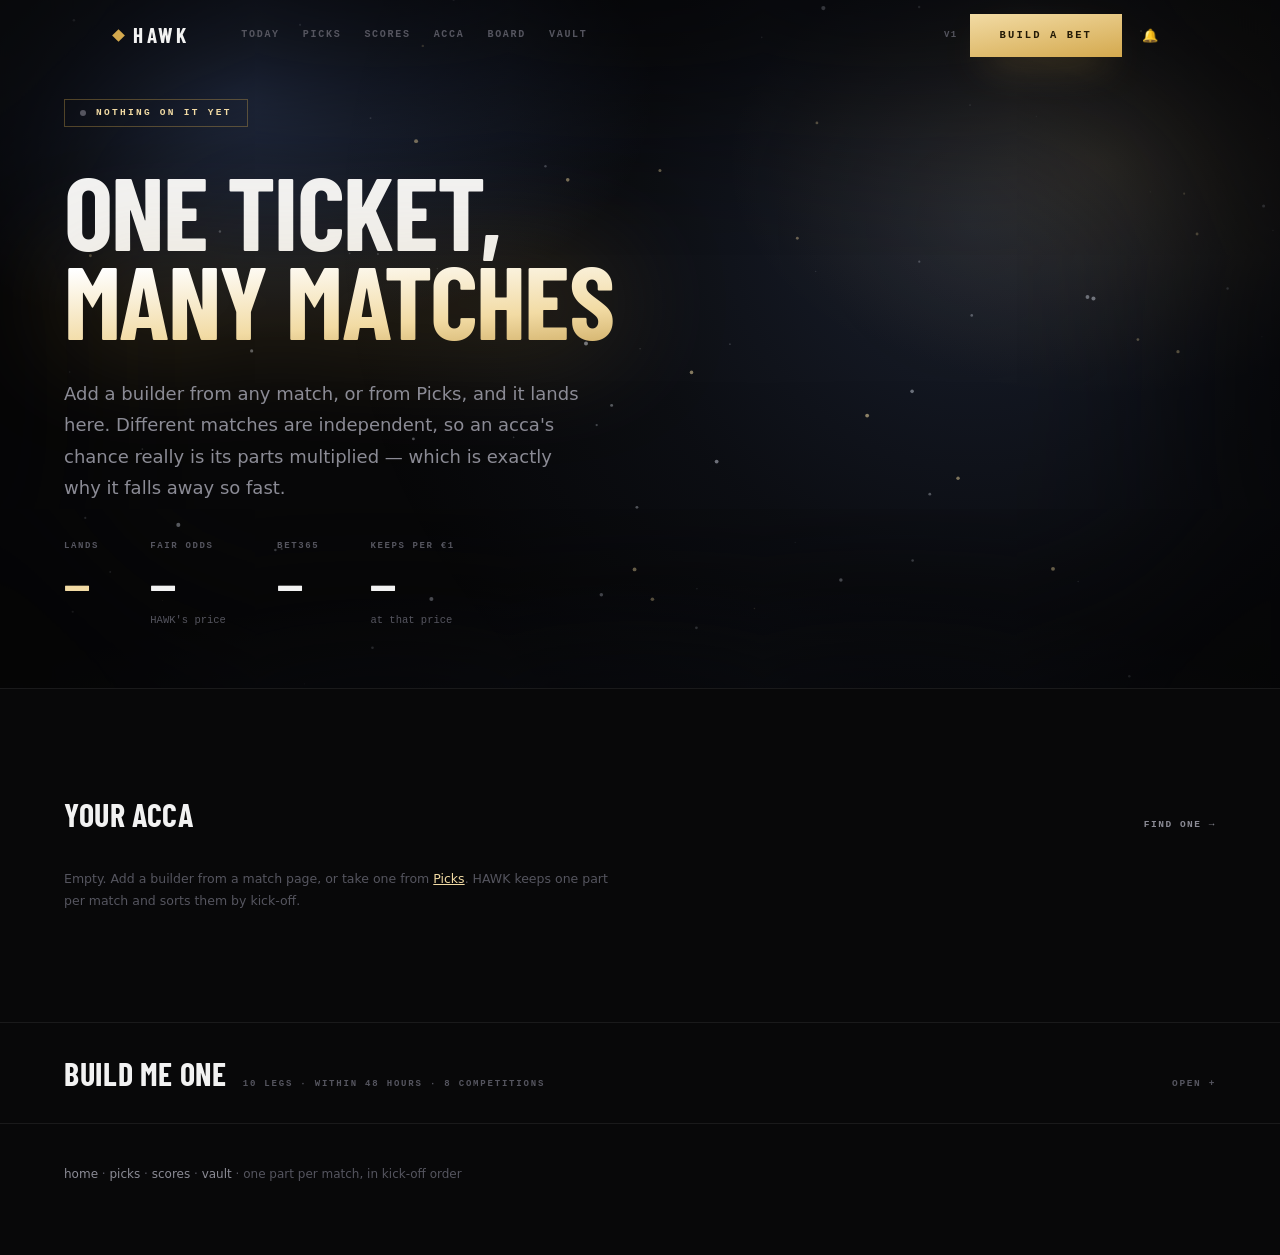
==== acca/index.html @ af039626 "Switch the site over to the rebuild" ====
<!doctype html>
<html lang="en">
<head>
<meta charset="utf-8">
<meta name="viewport" content="width=device-width,initial-scale=1">
<title>Acca · HAWK</title>
<meta name="description" content="Several matches on one ticket, priced honestly.">
<link rel="icon" href="../favicon.svg">
<link rel="manifest" href="../manifest.webmanifest?v=6">
<meta name="theme-color" content="#080809">
<link rel="preconnect" href="https://fonts.googleapis.com">
<link rel="preconnect" href="https://fonts.gstatic.com" crossorigin>
<link rel="stylesheet" href="https://fonts.googleapis.com/css2?family=Barlow+Condensed:wght@600;700&display=swap">
<link rel="stylesheet" href="../assets/hawk.css">
</head>
<body>

<header class="hero">
  <canvas aria-hidden="true"></canvas>
  <div class="wrap">
    <span class="tag" id="tag"><span class="dot off"></span>Nothing on it yet</span>
    <h1 class="moment mid" id="moment">One ticket,<span class="q">many matches</span></h1>
    <p class="said" id="said">Add a builder from any match, or from Picks, and it lands here.
      Different matches are independent, so an acca's chance really is its parts multiplied —
      which is exactly why it falls away so fast.</p>

    <div class="actot" id="tot" hidden>
      <div><div class="k">Lands</div><div class="v g" id="tP">—</div><div class="s" id="tPs"></div></div>
      <div><div class="k">Fair odds</div><div class="v" id="tF">—</div><div class="s">HAWK's price</div></div>
      <div><div class="k">Bet365</div><div class="v" id="tB">—</div><div class="s" id="tBs"></div></div>
      <div><div class="k">Keeps per €1</div><div class="v" id="tK">—</div><div class="s">at that price</div></div>
    </div>
  </div>
</header>

<section class="calm" id="boardSec">
  <div class="wrap">
    <div class="lede"><h3>Your acca</h3><span class="n" id="boardN"></span>
      <a href="../picks/">Find one →</a></div>
    <div id="board"></div>
    <p class="note" id="weak" hidden></p>
  </div>
</section>

<section class="calm" id="checkSec" hidden>
  <div class="wrap">
    <div class="lede"><h3>Is it worth it</h3><span class="n" id="checkN"></span></div>
    <div class="two">
      <div>
        <div class="set" style="max-width:560px">
          <div><label for="price">Bet365's acca price</label>
            <input id="price" inputmode="decimal" placeholder="e.g. 25.00">
            <div class="hint" id="priceHint"></div></div>
          <div><label for="boost">Acca boost (%)</label>
            <input id="boost" type="number" min="0" max="200" step="1" placeholder="0">
            <div class="hint">Bet365 boosts the winnings, not the stake.</div></div>
          <div><label for="stake">Stake (€)</label>
            <input id="stake" inputmode="decimal" value="5">
            <div class="hint">What you would put on it.</div></div>
        </div>
        <div id="verdict" style="margin-top:26px"></div>
      </div>
      <div class="rail">
        <div class="slip">
          <div class="hd"><h4>Log it</h4><span class="n" id="logN"></span></div>
          <p class="note" style="margin-top:14px">It goes into the Vault as one PENDING bet and
            settles itself as the matches finish.</p>
          <div style="margin-top:18px;display:flex;gap:10px;flex-wrap:wrap">
            <button class="btn gold btn-sm" id="toVault" type="button">Send to the Vault</button>
            <button class="btn ghost btn-sm" id="copy" type="button">Copy</button>
            <button class="btn ghost btn-sm" id="clear" type="button">Clear</button>
          </div>
        </div>
      </div>
    </div>
  </div>
</section>

<details class="calm fold" data-fold="monster">
  <summary><div class="wrap"><div class="lede"><h3>Build me one</h3>
    <span class="n" id="monN"></span><span class="mk-t"></span></div></div></summary>
  <div class="wrap">
    <p class="note" style="margin-top:0">HAWK checks every fixture in the window and takes the best
      single leg from each match — legs Bet365 publishes a price for, picking the ones where it pays
      closest to (or over) HAWK's fair odds. So the acca's Bet365 price is a real multiplication of
      real prices, not an estimate.</p>

    <div class="set" style="margin-top:26px">
      <div><label for="mLegs">Legs</label>
        <select id="mLegs"></select>
        <div class="hint">How many matches to put on it.</div></div>
      <div><label for="mHrs">Kick-off</label><select id="mHrs"></select>
        <div class="hint">How far ahead to look.</div></div>
      <div><label for="mStyle">Legs like</label><select id="mStyle"></select>
        <div class="hint" id="mStyleHint"></div></div>
    </div>

    <details class="fold" data-fold="monLeagues" style="margin-top:26px">
      <summary><div class="lede"><h3 style="font-size:17px">Competitions</h3>
        <span class="n" id="mLgN"></span><span class="mk-t"></span></div></summary>
      <div class="lgs" id="mLgs"></div>
    </details>

    <div class="pk-run">
      <button class="btn gold" id="mGo" type="button">Build</button>
      <div class="pk-bar" id="mBar" hidden><i style="width:0"></i></div>
      <span class="pr" id="mPr"></span>
    </div>

    <div id="mRes" style="margin-top:26px"></div>
  </div>
</details>

<footer class="foot">
  <div class="wrap"><a href="../home/">home</a> · <a href="../picks/">picks</a> ·
    <a href="../scores/">scores</a> · <a href="../vault/">vault</a> ·
    one part per match, in kick-off order</div>
</footer>

<script src="../builder/engine.js"></script>
<script src="../assets/hawk-bg.js"></script>
<script src="../assets/hawk-acca.js"></script>
<script src="../assets/hawk-fold.js"></script>
<script src="../assets/hawk-alerts.js"></script>
<script src="../assets/hawk-nav.js"></script>
<style>
.lgs{margin-top:4px}
.lgs .gr{padding:14px 0;border-bottom:1px solid var(--rule)}
.lgs .gr:last-child{border-bottom:0}
.lgs .gr > .hd{display:flex;align-items:center;gap:10px;cursor:pointer}
.lgs .gr > .hd b{font:700 9.5px/1 var(--mono);letter-spacing:.16em;text-transform:uppercase;color:var(--muted)}
.lgs .gr > .hd i{font-style:normal;font:400 10px/1 var(--mono);color:var(--faint);margin-left:auto}
.lgs .ls{display:flex;flex-wrap:wrap;gap:7px;margin-top:11px}
.lgs label{display:inline-flex;align-items:center;gap:7px;padding:6px 10px;cursor:pointer;
  font:400 11.5px/1 var(--sans);color:var(--faint);
  box-shadow:inset 0 0 0 1px var(--rule);transition:color .3s var(--film),box-shadow .3s var(--film)}
.lgs label:hover{color:var(--text)}
.lgs label.on{color:var(--gold-hi);box-shadow:inset 0 0 0 1px var(--gold)}
.lgs input{position:absolute;opacity:0;pointer-events:none}
</style>
<script>
/* ===========================================================================
   ACCA — several matches on one ticket.

   The page's whole argument is in the running column. Each part's own chance
   is quiet; what is printed loud beside it is the chance of the WHOLE acca
   once that match is on it. Add a fifth leg and watch 16% become 3.2%, and
   the question "which leg is costing me" has answered itself before you have
   done any arithmetic.

   One part per match, because Bet365 prices a same-match builder as a unit
   and there is no honest way to divide a builder's price back into legs.
   That is also why the Bet365 column goes blank the moment one part is a
   builder: HAWK knows its own fair price for it and does not know Bet365's.
   =========================================================================== */
(() => {
  "use strict";
  const $ = (s, r = document) => r.querySelector(s);
  const esc = (s) => String(s == null ? "" : s)
    .replace(/&/g, "&amp;").replace(/</g, "&lt;").replace(/>/g, "&gt;").replace(/"/g, "&quot;");
  const odds = (x) => (x > 0 && Number.isFinite(x) ? (+x).toFixed(2) : "—");
  const pct = (p, dp = 0) => (Number.isFinite(p) ? `${(100 * p).toFixed(dp)}%` : "—");
  const money = (n) => `€${(+n || 0).toFixed(2)}`;
  const plural = (n, w) => `${n} ${w}${n === 1 ? "" : /(ch|sh|s|x|z)$/.test(w) ? "es" : "s"}`;
  const num = (s) => parseFloat(String(s == null ? "" : s).replace(",", "."));
  const load = (k, f) => { try { const v = localStorage.getItem(k); return v === null ? f : JSON.parse(v); } catch { return f; } };
  const save = (k, v) => { try { localStorage.setItem(k, JSON.stringify(v)); } catch { /* full */ } };
  const E = window.HAWK, A = window.HAWKAcca;

  const hhmm = (iso) => { const t = Date.parse(iso); return Number.isFinite(t)
    ? new Date(t).toLocaleTimeString(undefined, { hour: "2-digit", minute: "2-digit" }) : ""; };
  const dayName = (iso) => { const t = Date.parse(iso); if (!Number.isFinite(t)) return "";
    const d = new Date(t);
    return d.toDateString() === new Date().toDateString() ? ""
      : d.toLocaleDateString(undefined, { weekday: "short" }); };
  const started = (pt) => !!(pt.kickoff && Date.parse(pt.kickoff) < Date.now());

  const C = { price: "", boost: "", stake: load("hawk.accaStake", "5") };

  /* ======================================================= the departure board */
  function paint() {
    const parts = A.list(), t = A.totals(parts);
    $("#boardN").textContent = parts.length
      ? `${plural(parts.length, "match")} · ${plural(t.legs, "leg")}` : "";

    if (!parts.length) {
      $("#tag").innerHTML = `<span class="dot off"></span>Nothing on it yet`;
      $("#moment").innerHTML = `One ticket,<span class="q">many matches</span>`;
      $("#tot").hidden = true;
      $("#checkSec").hidden = true;
      $("#board").innerHTML = `<p class="note" style="margin:0">Empty. Add a builder from a match
        page, or take one from <a href="../picks/" style="color:var(--gold-hi)">Picks</a>.
        HAWK keeps one part per match and sorts them by kick-off.</p>`;
      $("#weak").hidden = true;
      return;
    }

    /* The running chance, compounded in kick-off order. The bar is against the
       first match alone, so the first part is always full and every one after
       it shows what it took off. */
    let run = 1;
    const runs = parts.map((pt) => (run *= pt.p || 0));
    const first = runs[0] || 1;

    // The part least likely to land: the one to drop if you want it to come in.
    const weak = parts.length > 1
      ? parts.reduce((w, pt) => (!w || (pt.p || 1) < (w.p || 1) ? pt : w), null) : null;

    $("#tag").innerHTML = `<span class="dot q"></span>${plural(parts.length, "match")} on it`;
    $("#moment").innerHTML = `${plural(t.legs, "leg")},<span class="q">${pct(t.p, t.p < 0.1 ? 2 : 1)}</span>`;
    $("#said").innerHTML = `About 1 in ${Math.round(1 / t.p).toLocaleString()}. HAWK's fair price is
      <b>${odds(t.fair)}</b>${t.known ? ` and the legs multiply to <b>${odds(t.known)}</b> at Bet365`
        : ` — Bet365's price is its own to set, because ${
          parts.filter((p) => p.legs.length > 1).length === 1 ? "one part is a same-match builder"
            : `${parts.filter((p) => p.legs.length > 1).length} parts are same-match builders`}`}.`;

    $("#tot").hidden = false;
    $("#tP").textContent = pct(t.p, t.p < 0.1 ? 2 : 1);
    $("#tPs").textContent = `1 in ${Math.round(1 / t.p).toLocaleString()}`;
    $("#tF").textContent = odds(t.fair);
    $("#tB").textContent = t.known ? odds(t.known) : "—";
    $("#tBs").textContent = t.known ? `${plural(parts.length, "single")} multiplied` : "builders — type it below";
    const keeps = t.known ? t.p * t.known : null;
    $("#tK").textContent = keeps == null ? "—" : money(keeps);
    $("#tK").className = `v${keeps == null ? "" : keeps >= 1 ? " up" : " dn"}`;

    $("#board").innerHTML = `<div class="dbh"><span>Kick-off</span><span>Match</span>
        <span>This one</span><span>Acca so far</span><span></span></div>`
      + parts.map((pt, i) => partRow(pt, i, runs[i], first, pt === weak)).join("");

    // What dropping the weakest buys back — only quotable as a price when
    // every part is a single, for the same reason the column above goes blank.
    if (weak && parts.length > 1) {
      const without = weak.p > 0 ? t.p / weak.p : null;
      const wPrice = t.known && A.partPrice(weak) ? t.known / A.partPrice(weak) : null;
      $("#weak").innerHTML = `Drop <b>${esc(weak.home)} v ${esc(weak.away)}</b> and the acca goes back
        to <b>${pct(without, without < 0.1 ? 2 : 1)}</b>${wPrice ? ` at about <b>${odds(wPrice)}</b>` : ""}.
        Each bar is the acca's chance once that match is on it, against the first match alone.`;
      $("#weak").hidden = false;
    } else $("#weak").hidden = true;

    $("#checkSec").hidden = false;
    $("#checkN").textContent = plural(parts.length, "match");
    $("#logN").textContent = plural(t.legs, "leg");
    $("#price").placeholder = t.known ? odds(t.known) : "e.g. 25.00";
    verdict();
  }

  function partRow(pt, i, runP, first, weak) {
    const d = dayName(pt.kickoff);
    const w = first > 0 ? Math.max(2, Math.min(100, 100 * (runP / first))) : 0;
    return `<details class="ap ${weak ? "weak" : ""}" data-i="${i}">
      <summary><div class="dbr">
        <span class="t">${esc(d ? `${d} ${hhmm(pt.kickoff)}` : hhmm(pt.kickoff) || "TBC")}</span>
        <span class="mu"><span class="nm">${pt.homeCrest
            ? `<img src="${esc(pt.homeCrest)}" alt="" onerror="this.remove()">` : ""}
          <span>${esc(pt.home)}</span><i>v</i><span>${esc(pt.away)}</span></span>
          <small>${esc(pt.legs.map((l) => l.label).join(" & "))}${
            started(pt) ? " · started" : ""}</small></span>
        <span class="one">${pct(pt.p, pt.p < 0.1 ? 1 : 0)}</span>
        <span class="run" style="--w:${w.toFixed(1)}%">${pct(runP, runP < 0.1 ? 2 : 1)}<i></i></span>
        <button class="rm" data-rm="${esc(pt.id)}" type="button" title="Take this match off">×</button>
      </div></summary>
      <div class="apbody">
        <ul class="legs">${pt.legs.map((l, j) => `<li>
          <span class="i">${j + 1}</span>
          <span>${esc(l.label)}<small>${esc(l.market || "")}${l.player ? ` · ${esc(l.player)}` : ""}</small></span>
          <b>${pct(l.p)}</b>
          <b class="${l.bookPrice > 1 ? "b" : ""}">${l.bookPrice > 1 ? odds(l.bookPrice) : "—"}</b></li>`).join("")}</ul>
        <p class="note">${pt.legs.length > 1
          ? `A same-match builder: HAWK prices these ${pt.legs.length} legs together, so the
             correlation between them is already in the ${pct(pt.p, pt.p < 0.1 ? 1 : 0)}.
             Bet365 prices it as a unit too, which is why this part has no price of its own here.`
          : `One leg at Bet365's own price — nothing to estimate.`}</p>
        <div class="acts" style="display:flex;gap:10px;flex-wrap:wrap;margin-top:18px">
          <a class="btn ghost btn-sm" href="../match/?league=${encodeURIComponent(pt.league || "")}&id=${encodeURIComponent(pt.id)}">Open the match</a>
        </div>
      </div></details>`;
  }

  /* ================================================================= worth it */
  function inputs() {
    const t = A.totals();
    const typed = num(C.price), price = typed > 1 ? typed : t.known || NaN;
    const boost = Math.max(0, num(C.boost) || 0), stake = num(C.stake) || 0;
    return { ...t, price, typed: typed > 1, boost, stake, eff: A.effective(price, boost) };
  }
  function verdict() {
    const out = $("#verdict"), a = inputs();
    $("#priceHint").textContent = a.known
      ? `The singles multiply to ${odds(a.known)}. Type Bet365's own number if it differs.`
      : "A builder's price is in no feed, so this one has to be typed.";
    if (!(a.price > 1) || !a.p) {
      out.innerHTML = `<div class="say"><b>Type the price</b>Break-even on HAWK's read is
        <b style="display:inline;color:var(--text)">${odds(a.fair)}</b>. Anything under that and the
        acca loses money over time however often it happens to come in.</div>`;
      return;
    }
    const ev = a.p * a.eff - 1, good = ev > 0;
    // The boost that would make this price fair — Bet365 runs acca boosts on 3+ legs.
    const need = a.fair > a.price ? 100 * ((a.fair - 1) / (a.price - 1) - 1) : 0;
    out.innerHTML = `<div class="say ${good ? "good" : "bad"}">
      <b>${good ? "Worth backing" : "Don't back it"}</b>
      It lands ${pct(a.p, a.p < 0.1 ? 1 : 0)} where ${odds(a.eff)} needs
      ${pct(1 / a.eff, a.p < 0.1 ? 1 : 0)} — ${ev >= 0 ? "+" : ""}${(100 * ev).toFixed(1)}%.
      ${!a.typed ? `<br>Using the singles multiplied: ${odds(a.price)}.` : ""}
      ${a.boost ? `<br>With your ${a.boost}% boost, ${odds(a.price)} pays like <b style="display:inline;color:var(--text)">${odds(a.eff)}</b>.` : ""}
      <br>About 1 in ${Math.round(1 / a.p).toLocaleString()}. Pays ${money(a.eff * a.stake)} on ${money(a.stake)}.
      <br>${good
        ? `Expected profit ≈ ${money(ev * a.stake)} per ${money(a.stake)} over many accas like this one.
           Most of them will still lose — that is what a 1-in-${Math.round(1 / a.p)} shot is.`
        : `Bet365's margin compounds over ${plural(a.parts, "selection")} — a same-match builder is
           one selection with one margin, not several: you would lose ≈
           ${money(-ev * a.stake)} per ${money(a.stake)} on average.${
             need && !a.boost ? ` An acca boost of ${Math.ceil(need)}%+ would make it fair.` : ""}`}
      </div>`;
  }

  /* ============================================================== the Vault */
  function toVault() {
    const parts = A.list(), a = inputs();
    if (!parts.length) return;
    if (!(a.price > 1)) return note("Type the acca's price first.");
    if (!(a.stake > 0)) return note("Enter a stake.");
    let bank, bets;
    try {
      bank = parseFloat(localStorage.getItem("hawk_bankroll"));
      if (!Number.isFinite(bank)) bank = 1000;
      bets = JSON.parse(localStorage.getItem("hawk_bets") || "[]");
      if (!Array.isArray(bets)) bets = [];
    } catch { return note("Couldn't open the Vault's storage in this browser."); }
    if (bank < a.stake) return note(`Not enough in your Vault bankroll (${money(bank)}).`);
    if (a.stake / bank >= 0.1 && !confirm(
      `${money(a.stake)} is ${Math.round(100 * a.stake / bank)}% of your ${money(bank)} bankroll.\n\n`
      + `This acca lands about 1 in ${Math.round(1 / a.p)}. Log it anyway?`)) return;

    const price = Math.round(a.eff * 100) / 100;
    bets.unshift({
      id: "bet_" + Date.now(),
      date: new Date().toLocaleDateString("en-US", { month: "short", day: "numeric", hour: "2-digit", minute: "2-digit" }),
      legs: parts.map((pt) => ({
        fixture: `${pt.home} vs ${pt.away}`,
        selection: pt.legs.map((l) => l.label).join(" & "),
        angle: `HAWK: ${pct(pt.p, 1)} · fair ${odds(pt.fair)}`,
        odds: +((A.partPrice(pt) || pt.fair) || 1).toFixed(2),
        type: "acca", league: pt.league || "",
        subSelections: pt.legs.map((l) => ({ label: l.label, odds: +((l.bookPrice || l.fair) || 1).toFixed(2) })),
        hawk: A.hawkPart(pt),
      })),
      stake: a.stake, odds: price, potentialReturn: a.stake * price, status: "PENDING",
      source: "hawk", hawkP: a.p,
    });
    try {
      localStorage.setItem("hawk_bankroll", (bank - a.stake).toFixed(2));
      localStorage.setItem("hawk_bets", JSON.stringify(bets));
    } catch { return note("Couldn't save to the Vault's storage."); }

    note(`Logged: ${money(a.stake)} @ ${odds(price)} across ${plural(parts.length, "match")}`
       + `${a.boost ? ` (boosted from ${odds(a.price)})` : ""}. It settles itself as they finish.`, "good");
  }
  const note = (text, tone = "info") => {
    if (window.HAWKAlerts) window.HAWKAlerts.notice({ icon: "🦅", word: "Vault", text, tone, href: "../vault/" });
    else alert(text);
  };

  function copy() {
    const parts = A.list(), t = A.totals(parts);
    const text = [`ACCA — ${plural(t.legs, "leg")}, ${plural(parts.length, "match")}`,
      ...parts.map((pt) => `${pt.home} v ${pt.away}: ${pt.legs.map((l) => l.label).join(" & ")}`),
      `Chance ${pct(t.p, 2)} · fair ${odds(t.fair)}${t.known ? ` · Bet365 ${odds(t.known)}` : ""}`].join("\n");
    navigator.clipboard.writeText(text).then(() => note("Acca copied."), () => note("Couldn't copy."));
  }

  /* ========================================================= build me one
     The Monster: one Bet365-priced leg per match across the window, so the
     acca's price is real prices multiplied rather than anything estimated. */
  const WINDOWS = [["today", "Today"], [24, "Within 24 hours"], [48, "Within 48 hours"],
                   [72, "Within 3 days"], [168, "Within 7 days"]];
  const STYLES = [["Banker", "Safe legs", "Each leg 72–95%. It takes more of them to reach a price."],
                  ["Balanced", "Mixed", "Each leg 55–90%."],
                  ["Punchy", "Bold legs", "Each leg 35–78%. Fewer legs, bigger price, lands far less."]];
  const GROUPS = (E && E.LEAGUE_GROUPS) || [];
  const ALL = (E && E.LEAGUES) || [];
  const DEFAULT_LEAGUES = [
    ...((GROUPS.find((g) => g.key === "top5") || {}).leagues || []),
    ...((GROUPS.find((g) => g.key === "europe") || {}).leagues || []),
  ];
  const M = {
    leagues: new Set((load("hawk.monsterLeagues", DEFAULT_LEAGUES) || []).filter((l) => ALL.includes(l))),
    hours: load("hawk.monsterHours", 48),
    legs: load("hawk.monsterLegs", 10),
    style: load("hawk.monsterStyle", "Banker"),
    data: null, timer: 0,
  };
  const hoursFor = (w) => {
    if (w !== "today") return +w;
    const mid = new Date(); mid.setHours(24, 0, 0, 0);
    return (mid.getTime() - Date.now()) / 3600e3;
  };

  function monSetup() {
    $("#mLegs").innerHTML = [4, 6, 8, 10, 12, 15, 20].map((n) =>
      `<option value="${n}" ${n === M.legs ? "selected" : ""}>${n}</option>`).join("");
    $("#mHrs").innerHTML = WINDOWS.map(([v, t]) =>
      `<option value="${v}" ${String(v) === String(M.hours) ? "selected" : ""}>${t}</option>`).join("");
    $("#mStyle").innerHTML = STYLES.map(([v, t]) =>
      `<option value="${v}" ${v === M.style ? "selected" : ""}>${t}</option>`).join("");
    monHints();
    monLeagues();
  }
  function monHints() {
    $("#mStyleHint").textContent = (STYLES.find(([v]) => v === M.style) || [, , ""])[2];
    const when = (WINDOWS.find(([v]) => String(v) === String(M.hours)) || [, "48 hours"])[1];
    $("#monN").textContent = `${M.legs} legs · ${String(when).toLowerCase()} · ${plural(M.leagues.size, "competition")}`;
    $("#mLgN").textContent = M.leagues.size ? plural(M.leagues.size, "competition") : "none picked";
  }
  function monLeagues() {
    $("#mLgs").innerHTML = GROUPS.map((gr) => {
      const ls = (gr.leagues || []).filter((l) => ALL.includes(l));
      if (!ls.length) return "";
      const on = ls.filter((l) => M.leagues.has(l)).length;
      return `<div class="gr"><div class="hd" data-grp="${esc(gr.key)}">
        <b>${esc(gr.icon)} ${esc(gr.name)}</b><i>${on} of ${ls.length} · ${on === ls.length ? "none" : "all"}</i></div>
        <div class="ls">${ls.map((l) => `<label class="${M.leagues.has(l) ? "on" : ""}">
          <input type="checkbox" value="${esc(l)}" ${M.leagues.has(l) ? "checked" : ""}>${esc(l)}</label>`).join("")}</div>
      </div>`;
    }).join("");
  }

  function monToggle() {
    if (!E || !E.startMonster) return;
    if (M.data && M.data.running) { try { M.data = E.stopMonster(); } catch { /* stopping */ } monPaint(); return; }
    if (!M.leagues.size) { $("#mPr").textContent = "Pick at least one competition."; return; }
    try {
      M.data = E.startMonster({ leagues: [...M.leagues], hours: hoursFor(M.hours),
                                perMatch: 1, style: M.style, focus: "Mix", extras: false });
    } catch (err) { $("#mPr").textContent = (err && err.message) || "It wouldn't start."; return; }
    monPaint(); monPoll();
  }
  function monPoll() {
    clearTimeout(M.timer);
    M.timer = setTimeout(() => {
      try { M.data = E.monsterStatus(); } catch { return; }
      monPaint();
      if (M.data && M.data.running) monPoll();
    }, 700);
  }

  /* The best M.legs of whatever it found. A Monster result carries the
     engine's own `ratio` — Bet365's price times the chance, with the chance
     capped just above what Bet365's own price implies. The cap is the point:
     ranked on HAWK's raw chance, the legs that always win are the ones HAWK
     disagrees with the bookmakers about most (cards, mostly), which are
     exactly the ones HAWK is least sure of. Ranking on `ratio` is the engine's
     answer to that and this page does not get to invent a second one.

     Note the field is `bookPrice`, not `b365` as a Picks result uses — a
     Monster leg is a single, so it carries the book's price directly. */
  const monPicked = () => {
    const rs = ((M.data && M.data.results) || [])
      .filter((r) => r && r.legs && r.legs.length && r.bookPrice > 1);
    return rs.slice()
      .sort((a, b) => (b.ratio || 0) - (a.ratio || 0))
      .slice(0, M.legs)
      .sort((a, b) => String(a.kickoff || "").localeCompare(String(b.kickoff || "")));
  };

  function monPaint() {
    const running = !!(M.data && M.data.running);
    const done = (M.data && M.data.done) || 0, total = (M.data && M.data.total) || 0;
    $("#mGo").textContent = running ? "Stop" : (M.data ? "Build again" : "Build");
    $("#mBar").hidden = !running && !total;
    if (total) $("#mBar").firstElementChild.style.width = `${(100 * done / total).toFixed(1)}%`;
    $("#mPr").textContent = running ? `${done} of ${total} matches` : total ? `${plural(total, "match")} checked` : "";

    const picked = monPicked();
    if (!picked.length) {
      $("#mRes").innerHTML = running ? `<p class="note" style="margin:0">Looking…</p>`
        : total ? `<p class="note" style="margin:0">Nothing in range. The style decides how likely each
            leg has to be — "Bold legs" finds more of them than "Safe legs" does.</p>` : "";
      return;
    }
    const p = picked.reduce((s, r) => s * r.p, 1);
    const price = picked.reduce((s, r) => s * (r.bookPrice || 1), 1);
    const keeps = price * p;
    $("#mRes").innerHTML = `
      <div class="actot" style="margin-top:0">
        <div><div class="k">Lands</div><div class="v g">${pct(p, p < 0.01 ? 3 : 2)}</div>
          <div class="s">1 in ${Math.round(1 / p).toLocaleString()}</div></div>
        <div><div class="k">Bet365</div><div class="v">${odds(price)}</div>
          <div class="s">${plural(picked.length, "single")} multiplied</div></div>
        <div><div class="k">Keeps per €1</div><div class="v ${keeps >= 1 ? "up" : "dn"}">${money(keeps)}</div>
          <div class="s">at that price</div></div>
      </div>
      <ul class="legs" style="margin:26px 0 0;padding:0;list-style:none">${picked.map((r, i) => `<li
        style="display:grid;grid-template-columns:20px minmax(0,1fr) 56px 56px;gap:12px;align-items:center;
               padding:12px 0;border-bottom:1px solid var(--rule);font-size:13.5px">
        <span style="font:700 10px/1 var(--mono);color:var(--faint)">${i + 1}</span>
        <span>${esc(r.legs[0].label)}<small style="display:block;margin-top:4px;font:400 10px/1.4 var(--mono);color:var(--faint)">${
          esc(r.home)} v ${esc(r.away)} · ${esc(r.league || "")}</small></span>
        <b style="text-align:right;font:400 12px/1 var(--mono);color:var(--muted)">${pct(r.p)}</b>
        <b style="text-align:right;font:400 12px/1 var(--mono)">${odds(r.bookPrice)}</b></li>`).join("")}</ul>
      <p class="note">Every leg here has a Bet365 price of its own, so ${odds(price)} is those prices
        multiplied — not an estimate. ${keeps >= 1
          ? `At ${money(keeps)} back per euro it is on the right side of fair, which is rare over
             ${picked.length} legs.`
          : `At ${money(keeps)} back per euro the margin has compounded ${picked.length} times.
             That is what an acca this long costs, and no selection fixes it.`}</p>
      <div style="margin-top:22px"><button class="btn gold btn-sm" id="mUse" type="button">Use as my acca</button></div>`;
  }

  function monUse() {
    const picked = monPicked();
    if (!picked.length) return;
    if (A.list().length && !confirm(`Replace your acca with these ${picked.length} legs?`)) return;
    A.clear();
    for (const r of picked) A.add(r, r.legs.slice(0, 1), r.p);
    C.price = "";
    paint();
    $("#boardSec").scrollIntoView({ behavior: "smooth", block: "start" });
  }

  /* ================================================================ events */
  $("#board").addEventListener("click", (e) => {
    const rm = e.target.closest("[data-rm]");
    if (!rm) return;
    e.preventDefault(); e.stopPropagation();
    A.remove(rm.dataset.rm);
    C.price = "";
    $("#price").value = "";
    paint();
  });

  for (const [id, key, pref] of [["price", "price", null], ["boost", "boost", null],
                                 ["stake", "stake", "hawk.accaStake"]])
    $("#" + id).addEventListener("input", (e) => {
      C[key] = e.target.value;
      if (pref) save(pref, C[key]);
      verdict();
    });
  $("#stake").value = C.stake;

  $("#toVault").onclick = toVault;
  $("#copy").onclick = copy;
  $("#clear").onclick = () => {
    if (!A.list().length) return;
    if (!confirm("Clear your acca?")) return;
    A.clear(); C.price = ""; $("#price").value = ""; paint();
  };

  $("#mGo").onclick = monToggle;
  $("#mLegs").onchange = (e) => { M.legs = +e.target.value; save("hawk.monsterLegs", M.legs); monHints(); monPaint(); };
  $("#mHrs").onchange = (e) => { M.hours = e.target.value === "today" ? "today" : +e.target.value;
    save("hawk.monsterHours", M.hours); monHints(); };
  $("#mStyle").onchange = (e) => { M.style = e.target.value; save("hawk.monsterStyle", M.style); monHints(); };
  $("#mLgs").addEventListener("click", (e) => {
    const hd = e.target.closest("[data-grp]");
    if (!hd) return;
    const gr = GROUPS.find((g) => g.key === hd.dataset.grp);
    const ls = ((gr && gr.leagues) || []).filter((l) => ALL.includes(l));
    const all = ls.every((l) => M.leagues.has(l));
    for (const l of ls) all ? M.leagues.delete(l) : M.leagues.add(l);
    save("hawk.monsterLeagues", [...M.leagues]);
    monLeagues(); monHints();
  });
  $("#mLgs").addEventListener("change", (e) => {
    const box = e.target.closest("input[type=checkbox]");
    if (!box) return;
    box.checked ? M.leagues.add(box.value) : M.leagues.delete(box.value);
    box.closest("label").classList.toggle("on", box.checked);
    save("hawk.monsterLeagues", [...M.leagues]);
    monHints();
  });
  $("#mRes").addEventListener("click", (e) => { if (e.target.closest("#mUse")) monUse(); });

  // the acca changed in another tab (or on the match page in this one)
  document.addEventListener("hawk:acca", paint);
  addEventListener("storage", (e) => { if (e.key === A.KEY) paint(); });

  /* ================================================================== boot */
  paint();
  if (E && E.startMonster) monSetup();
  else $("#monN").textContent = "the model didn't load";
})();
</script>
</body>
</html>
---- assets/hawk.css ----
/* ===========================================================================
   HAWK — the shared sheet for the new pages.

   One rule runs through all of it, learned after three redesigns that all
   failed the same way: a page needs CONTRAST OF INTENSITY, not more effect.
   One loud moment, then quiet. Every earlier attempt lit every panel, ruled
   every row and glowed every figure, which reads flat however much light is
   poured on it.

   So: `.hero` is allowed to shout. `.calm` is not, and is deliberately
   quieter than the old site rather than louder.

   The old pages (index.html, builder/) keep their own styles. Nothing here
   reaches them.
   =========================================================================== */
:root{
  --ink:#080809;            /* fighterready.com sits at rgb(8,8,8); so do we */
  --raise:#0e0f13;
  --text:#f2f2f2;
  --muted:#8b8b95;
  --faint:#55555f;
  --rule:rgba(242,242,242,.08);
  --rule-2:rgba(242,242,242,.16);
  --navy:#6b8fe0;
  --navy-hi:#a8c0f3;
  --gold:#d4a94e;
  --gold-hi:#f2dba4;
  --up:#4fd486;
  --down:#ff6b7f;
  --live:#e5384f;
  --disp:"Barlow Condensed","Segoe UI Semibold",system-ui,sans-serif;
  --sans:system-ui,-apple-system,"Segoe UI",Roboto,sans-serif;
  --mono:ui-monospace,SFMono-Regular,Menlo,Consolas,monospace;
  /* Film timing. UI's 150-250ms reads as clicked; this reads as shot. */
  --film:cubic-bezier(.16,1,.3,1);
  --gut:clamp(20px,5vw,64px);
  --max:1180px;
}
*{box-sizing:border-box}
html{-webkit-text-size-adjust:100%}
body{margin:0;background:var(--ink);color:var(--text);
  font:400 15px/1.7 var(--sans);-webkit-font-smoothing:antialiased;overflow-x:hidden}
a{color:inherit}
img{display:block;max-width:100%}
.wrap{width:100%;max-width:var(--max);margin:0 auto}
.tn{font-variant-numeric:tabular-nums}

/* ---------------------------------------------------------------- motion -- */
@keyframes rise{from{opacity:0;transform:translate3d(0,30px,0)}to{opacity:1;transform:none}}
@keyframes inL{from{opacity:0;transform:translate3d(-44px,0,0)}to{opacity:1;transform:none}}
@keyframes inR{from{opacity:0;transform:translate3d(44px,0,0)}to{opacity:1;transform:none}}
@keyframes pop{from{opacity:0;transform:scale(.86)}to{opacity:1;transform:none}}
@keyframes grow{from{transform:scaleX(0)}to{transform:scaleX(1)}}
@keyframes ping{0%{box-shadow:0 0 0 0 rgba(229,56,79,.55)}
  70%{box-shadow:0 0 0 10px rgba(229,56,79,0)}100%{box-shadow:0 0 0 0 rgba(229,56,79,0)}}

/* ================================= NAV ==================================
   Furniture, so it is quiet. Transparent over the hero — a solid bar across
   the top of a full-bleed moment cuts the moment in half — and it gains a
   background only once you have scrolled past it.
   ======================================================================== */
.nav{position:fixed;inset:0 0 auto;z-index:80;transition:background .5s var(--film),
  box-shadow .5s var(--film),backdrop-filter .5s var(--film)}
.nav.lit{background:rgba(8,8,9,.86);backdrop-filter:blur(16px);-webkit-backdrop-filter:blur(16px);
  box-shadow:0 1px 0 rgba(242,242,242,.08)}
.nav .in{max-width:var(--max);margin:0 auto;padding:14px var(--gut);
  display:flex;align-items:center;gap:clamp(12px,2.4vw,30px)}
.nav .mark{display:flex;align-items:center;gap:10px;text-decoration:none;flex:none;
  font-family:var(--disp);font-weight:700;font-size:21px;letter-spacing:.17em;text-transform:uppercase}
.nav .mark i{width:9px;height:9px;background:var(--gold);transform:rotate(45deg);flex:none}
.nav .links{display:flex;gap:clamp(10px,1.8vw,24px);margin-left:clamp(8px,2vw,22px);min-width:0}
.nav .links a{text-decoration:none;color:var(--faint);white-space:nowrap;
  font:700 10px/1 var(--mono);letter-spacing:.17em;text-transform:uppercase;
  padding:7px 0;border-bottom:1px solid transparent;transition:color .35s var(--film)}
.nav .links a:hover{color:var(--text)}
.nav .links a[aria-current]{color:var(--gold-hi);border-bottom-color:var(--gold)}
.nav .right{position:relative;margin-left:auto;display:flex;align-items:center;gap:12px;flex:none}
.nav .old{text-decoration:none;color:var(--faint);
  font:700 9px/1 var(--mono);letter-spacing:.15em;text-transform:uppercase;
  transition:color .35s var(--film)}
.nav .old:hover{color:var(--gold-hi)}
/* the hero sits under a fixed bar, so it starts below it */
.hero{padding-top:clamp(104px,13vh,160px)}
@media (max-width:760px){
  .nav .links{display:none}
  .nav .in{padding-top:11px;padding-bottom:11px}
}

/* ============================== THE MOMENT ==============================
   The only loud thing on a page. Everything else gets out of its way.
   ======================================================================== */
.hero{position:relative;display:grid;align-content:center;overflow:hidden;isolation:isolate;
  padding:clamp(72px,11vh,130px) var(--gut) clamp(46px,7vh,84px)}
.hero.tall{min-height:min(92vh,880px)}
/* the canvas carries the depth: drawn, not gradients faking it. The
   gradients below are a finished picture on their own, so if it never runs
   nothing is missing. */
.hero canvas{position:absolute;inset:0;z-index:-2;width:100%;height:100%;display:block;
  opacity:0;transition:opacity 1.6s var(--film)}
.hero canvas.on{opacity:1}
.hero::before{content:"";position:absolute;inset:-10%;z-index:-3;
  background:
    radial-gradient(42% 46% at 24% 20%,rgba(107,143,224,.3),transparent 64%),
    radial-gradient(38% 44% at 80% 28%,rgba(212,169,78,.17),transparent 64%),
    radial-gradient(70% 38% at 50% 106%,rgba(107,143,224,.12),transparent 72%)}
.hero::after{content:"";position:absolute;inset:0;z-index:-1;pointer-events:none;
  box-shadow:inset 0 0 200px 70px rgba(4,4,6,.9)}

.tag{display:inline-flex;align-items:center;gap:10px;padding:8px 15px;
  border:1px solid rgba(212,169,78,.35);
  font:700 9.5px/1 var(--mono);letter-spacing:.24em;text-transform:uppercase;color:var(--gold-hi);
  animation:rise .9s .1s var(--film) both}
.tag .dot{width:6px;height:6px;border-radius:50%;background:var(--live);
  animation:ping 2.8s ease-out infinite}
.tag .dot.q{background:var(--gold);animation:none}
.tag .dot.off{background:var(--faint);animation:none}

/* 120px+ is the point. fighterready runs its h1 at 123.5 and that single
   fact is most of why it has a moment and the earlier attempts did not. */
.moment{margin:clamp(22px,3.4vw,38px) 0 0;
  font-family:var(--disp);font-weight:700;text-transform:uppercase;
  font-size:clamp(54px,11.5vw,146px);line-height:.86;letter-spacing:-.015em;
  animation:rise 1.2s .25s var(--film) both}
.moment.mid{font-size:clamp(44px,8.4vw,104px)}
.moment .q{display:block;color:transparent;
  background:linear-gradient(176deg,#fff 10%,#f2dba4 54%,#b1862f 100%);
  -webkit-background-clip:text;background-clip:text;
  filter:drop-shadow(0 0 60px rgba(212,169,78,.4))}
/* one sentence under the moment, in plain words */
.said{margin:clamp(22px,3vw,34px) 0 0;max-width:46ch;font-size:clamp(15px,1.5vw,18px);
  line-height:1.75;color:var(--muted);animation:rise 1s .45s var(--film) both}
.said b{color:var(--text);font-weight:600}
.said b.up{color:var(--up)}.said b.dn{color:var(--down)}
.said b.live{color:var(--live)}

.acts{display:flex;gap:12px;flex-wrap:wrap;margin-top:clamp(30px,4.4vw,48px);
  animation:rise 1s 1.1s var(--film) both}
.btn{display:inline-flex;align-items:center;justify-content:center;padding:16px 30px;
  border:0;cursor:pointer;text-decoration:none;position:relative;overflow:hidden;
  font:700 10.5px/1 var(--mono);letter-spacing:.2em;text-transform:uppercase;
  transition:transform .5s var(--film),box-shadow .5s var(--film),color .4s var(--film)}
.btn.gold{background:linear-gradient(170deg,var(--gold-hi),var(--gold));color:#231a06;
  box-shadow:0 16px 40px -18px rgba(212,169,78,.9)}
.btn.ghost{background:transparent;color:var(--text);box-shadow:inset 0 0 0 1px rgba(242,242,242,.2)}
.btn:hover{transform:translateY(-3px)}
.btn.gold:hover{box-shadow:0 26px 54px -20px rgba(212,169,78,1)}
.btn.ghost:hover{box-shadow:inset 0 0 0 1px var(--gold-hi);color:var(--gold-hi)}
.btn.gold::after{content:"";position:absolute;top:0;bottom:0;width:38%;
  background:linear-gradient(100deg,transparent,rgba(255,255,255,.55),transparent);
  transform:translateX(-210%) skewX(-18deg);transition:transform .9s var(--film)}
.btn.gold:hover::after{transform:translateX(330%) skewX(-18deg)}
.btn.sm{padding:12px 20px;font-size:9.5px}

/* the fixture, when one leads the page */
.fx{display:grid;grid-template-columns:1fr auto 1fr;align-items:center;gap:clamp(14px,3vw,38px);
  margin-top:clamp(32px,5vw,56px);text-align:center}
.fx .side{min-width:0}
.fx .side.h{animation:inL 1.1s .55s var(--film) both}
.fx .side.a{animation:inR 1.1s .55s var(--film) both}
.fx .crest{width:clamp(52px,6.4vw,80px);aspect-ratio:1;margin:0 auto 14px;border-radius:50%;
  object-fit:contain;background:#14151a;
  box-shadow:0 0 0 1px rgba(255,255,255,.14),0 18px 40px -14px #000,0 0 54px -14px rgba(255,255,255,.3);
  transition:transform .8s var(--film)}
.fx .side:hover .crest{transform:translateY(-6px) scale(1.04)}
.fx .side h2{margin:0;font-family:var(--disp);font-weight:700;text-transform:uppercase;
  font-size:clamp(15px,2.2vw,26px);line-height:1.1;letter-spacing:.02em}
.fx .side .m{margin-top:9px;font:700 9px/1 var(--mono);letter-spacing:.2em;
  text-transform:uppercase;color:var(--faint)}
.fx .mid{animation:pop 1.2s .95s var(--film) both}
.fx .mid .t{font-family:var(--disp);font-weight:700;font-size:clamp(30px,5.2vw,64px);line-height:1;
  font-variant-numeric:tabular-nums;color:var(--gold-hi);
  filter:drop-shadow(0 0 34px rgba(212,169,78,.45))}
.fx .mid .k{margin-top:11px;font:700 9px/1 var(--mono);letter-spacing:.2em;
  text-transform:uppercase;color:var(--muted)}

/* ================================ QUIET =================================
   Calmer than the old site, not louder. Space instead of borders, no glow
   on data, hairlines sparingly, one accent at a time.
   ======================================================================== */
.calm{padding:clamp(56px,8.5vw,112px) var(--gut);border-top:1px solid var(--rule)}
.lede{display:flex;align-items:baseline;gap:16px;flex-wrap:wrap;margin-bottom:clamp(24px,3.6vw,38px)}
.lede h3{margin:0;font-family:var(--disp);font-weight:700;text-transform:uppercase;
  font-size:clamp(22px,2.8vw,32px);line-height:1;letter-spacing:.02em}
.lede .n{font:700 9px/1 var(--mono);letter-spacing:.2em;text-transform:uppercase;color:var(--faint)}
.lede a{margin-left:auto;text-decoration:none;color:var(--muted);
  font:700 9.5px/1 var(--mono);letter-spacing:.16em;text-transform:uppercase;
  transition:color .4s var(--film)}
.lede a:hover{color:var(--gold-hi)}

/* ------------------------------------------------------------- folding --
   A match page carries eight sections and most visits want two of them, so
   each one folds and remembers whether you left it open. The summary keeps
   the heading and its hint, and the marker is a word rather than a chevron:
   on a page with no other furniture, a stray triangle reads as decoration. */
/* a shut fold is a line, not a section: it keeps the rule above it and loses
   most of the breathing room, or six shut folds become six screens of air */
.fold:not([open]){padding-block:clamp(22px,3vw,34px)}
.fold > summary{list-style:none;cursor:pointer}
.fold > summary::-webkit-details-marker{display:none}
.fold > summary .lede{margin-bottom:0}
.fold[open] > summary .lede{margin-bottom:clamp(24px,3.6vw,38px)}
.fold > summary .mk-t{margin-left:auto;flex:none;
  font:700 9.5px/1 var(--mono);letter-spacing:.17em;text-transform:uppercase;color:var(--faint);
  transition:color .4s var(--film)}
.fold > summary .mk-t::after{content:"Open +"}
.fold[open] > summary .mk-t::after{content:"Hide −"}
.fold > summary:hover .mk-t,.fold[open] > summary .mk-t{color:var(--gold-hi)}
.fold > summary:hover h3{color:var(--gold-hi)}
.fold > summary h3{transition:color .4s var(--film)}
/* a fold that has a link of its own keeps it out of the summary's click area */
.fold > summary .lede a{margin-left:0}
.skel{color:var(--faint);font:400 13px/1.8 var(--sans)}
.note{margin:clamp(18px,2.4vw,26px) 0 0;max-width:70ch;font-size:12.5px;line-height:1.8;color:var(--faint)}
.note b{color:var(--muted)}

/* a grid whose cells are separated by hairlines, so there are no boxes to
   look at.

   The lines are drawn BY the cells, not by a lighter backdrop showing through
   the gaps. Eight cards in a three-column grid leave a ninth cell empty, and
   with the backdrop technique that empty cell was a solid rule-coloured
   rectangle sitting there looking like a card that had failed to load. A
   1px spread shadow on each cell meets its neighbour's in the gap and draws
   the same continuous line, and a cell that does not exist draws nothing. */
.grid{display:grid;gap:1px;background:var(--ink)}
.grid.m3{grid-template-columns:repeat(auto-fill,minmax(250px,1fr))}
.grid.m4{grid-template-columns:repeat(auto-fit,minmax(160px,1fr))}
.grid.w4{grid-template-columns:repeat(auto-fit,minmax(230px,1fr))}
.grid > *{background:var(--ink);box-shadow:0 0 0 1px var(--rule)}
/* clip the outermost line so the block does not sit in a full box */
.grid{clip-path:inset(0)}
.grid > .wide{grid-column:1/-1}

/* a match, quietly */
.m{display:block;padding:22px 20px;text-decoration:none;color:inherit;
  transition:background .45s var(--film)}
.m:hover{background:var(--raise)}
.m .st{display:flex;align-items:center;gap:8px;
  font:700 9px/1 var(--mono);letter-spacing:.18em;text-transform:uppercase;color:var(--faint)}
.m .st .d{width:5px;height:5px;border-radius:50%;background:var(--faint)}
.m.live .st{color:var(--live)}
.m.live .st .d{background:var(--live);animation:ping 2.8s ease-out infinite}
.m .c{margin-top:16px;display:grid;grid-template-columns:1fr auto;gap:12px;align-items:center}
.m .teams{min-width:0}
.m .teams div{font-size:14.5px;line-height:1.5;overflow:hidden;text-overflow:ellipsis;white-space:nowrap}
.m .teams div.lost{color:var(--muted)}
.m .sc{text-align:right;font-family:var(--disp);font-weight:700;font-size:26px;line-height:1.15;
  font-variant-numeric:tabular-nums;white-space:nowrap}
.m .sc small{display:block;margin-top:4px;font:400 10px/1 var(--mono);letter-spacing:.1em;color:var(--faint)}
.m .lg{margin-top:16px;font:400 10px/1 var(--mono);letter-spacing:.08em;color:var(--faint);
  overflow:hidden;text-overflow:ellipsis;white-space:nowrap}

/* four quiet figures */
.rec > div{padding:26px 22px}
.rec .n{font-family:var(--disp);font-weight:700;font-size:clamp(30px,3.6vw,44px);line-height:1;
  font-variant-numeric:tabular-nums}
.rec .n.up{color:var(--up)}.rec .n.dn{color:var(--down)}.rec .n.g{color:var(--gold-hi)}
.rec .k{margin-top:14px;font:700 9px/1 var(--mono);letter-spacing:.2em;
  text-transform:uppercase;color:var(--faint)}
.rec .s{margin-top:10px;font-size:12px;color:var(--muted)}

/* ways in */
.ways a{padding:28px 24px 32px;text-decoration:none;color:inherit;
  transition:background .45s var(--film)}
.ways a:hover{background:var(--raise)}
.ways .i{font:700 9px/1 var(--mono);letter-spacing:.2em;color:var(--faint)}
.ways h4{margin:16px 0 10px;font-family:var(--disp);font-weight:700;text-transform:uppercase;
  font-size:24px;line-height:1;letter-spacing:.02em;transition:color .4s var(--film)}
.ways p{margin:0;font-size:13px;line-height:1.75;color:var(--muted)}
.ways a:hover h4{color:var(--gold-hi)}

/* ------------------------------------------------------------- a ticket --
   A bet you have running. Used on Today; the live chance only appears when
   the match is actually being played, because that is the only time it is
   real rather than the pre-match number wearing a live badge. */
.tk{padding:22px 20px;display:block;text-decoration:none;color:inherit;
  transition:background .45s var(--film)}
.tk:hover{background:var(--raise)}
.tk .top{display:flex;align-items:baseline;gap:12px;flex-wrap:wrap}
.tk .top .s{font:400 12px/1.5 var(--mono);font-variant-numeric:tabular-nums;color:var(--muted)}
.tk .top .s b{color:var(--text)}
.tk .top .p{margin-left:auto;font-family:var(--disp);font-weight:700;font-size:30px;line-height:1;
  font-variant-numeric:tabular-nums;color:var(--gold-hi)}
.tk .top .p.q{color:var(--faint)}
.tk .sel{margin-top:14px;font-size:14px;line-height:1.6}
.tk .where{margin-top:9px;font:400 10.5px/1.5 var(--mono);letter-spacing:.06em;color:var(--faint)}
.tk .when{display:inline-flex;align-items:center;gap:7px;margin-top:14px;
  font:700 9px/1 var(--mono);letter-spacing:.17em;text-transform:uppercase;color:var(--faint)}
.tk .when .d{width:5px;height:5px;border-radius:50%;background:var(--faint)}
.tk.live .when{color:var(--live)}
.tk.live .when .d{background:var(--live);animation:ping 2.8s ease-out infinite}
/* the chance bar under a running ticket — it grows, because a bar drawn at
   its final width states a number and a bar that fills tells you something */
.tk .bar{margin-top:14px;height:3px;background:rgba(242,242,242,.07);overflow:hidden}
.tk .bar i{display:block;height:100%;transform-origin:left;
  background:linear-gradient(90deg,var(--gold),var(--gold-hi));
  animation:grow 1.2s .3s var(--film) both}

/* ============================ THE MATCH PAGE ============================
   The fixture is the loud moment; everything under it is deliberately quiet.
   No boxes round the markets, no glow on a price, no rule on every row —
   space does the separating, and the only bright thing below the fold is the
   slip's own price, which is the one number you came down here for.
   ======================================================================== */
.two{display:grid;grid-template-columns:minmax(0,1fr) 340px;gap:clamp(24px,3vw,44px);
  align-items:start}
.two .rail{position:sticky;top:26px}
@media (max-width:920px){
  .two{grid-template-columns:1fr}
  .two .rail{position:static}
}

/* the category filter: text, not buttons. A row of filled pills over a quiet
   page is six small loud things competing with each other. */
.cats{display:flex;gap:clamp(12px,2vw,24px);flex-wrap:wrap;align-items:baseline;
  padding-bottom:18px;border-bottom:1px solid var(--rule)}
.cats button{appearance:none;border:0;background:none;cursor:pointer;padding:0;
  font:700 10px/1.6 var(--mono);letter-spacing:.16em;text-transform:uppercase;color:var(--faint);
  transition:color .4s var(--film)}
.cats button:hover{color:var(--muted)}
.cats button[aria-pressed="true"]{color:var(--gold-hi)}
.cats button i{font-style:normal;opacity:.55;margin-left:6px}

/* a market: a quiet disclosure, no border, no chevron furniture */
.mk{border-bottom:1px solid var(--rule)}
.mk > summary{list-style:none;cursor:pointer;display:flex;align-items:baseline;gap:14px;
  padding:20px 2px;transition:color .4s var(--film)}
.mk > summary::-webkit-details-marker{display:none}
.mk > summary h4{margin:0;font-family:var(--disp);font-weight:700;text-transform:uppercase;
  font-size:19px;line-height:1;letter-spacing:.02em}
.mk > summary .n{font:400 10.5px/1 var(--mono);letter-spacing:.08em;color:var(--faint)}
.mk > summary .v{margin-left:auto;font:700 9px/1 var(--mono);letter-spacing:.16em;
  text-transform:uppercase;color:var(--gold-hi)}
.mk > summary:hover h4{color:var(--gold-hi)}
.mk[open] > summary h4{color:var(--gold-hi)}
.mk .legs{padding-bottom:14px}

/* a leg. Space instead of rules; the only colour is the price when it is
   worth something, and the tick when you have taken it. */
.leg,.legh{display:grid;grid-template-columns:minmax(0,1fr) 56px 56px 62px 30px;
  gap:14px;align-items:center}
.legh{padding:0 2px 10px}
.legh span{text-align:right;font:700 8.5px/1 var(--mono);letter-spacing:.14em;
  text-transform:uppercase;color:var(--faint)}
.legh span:first-child{text-align:left}
.leg{width:100%;padding:13px 2px;border:0;background:none;color:inherit;font:inherit;
  text-align:left;cursor:pointer;appearance:none;
  transition:background .4s var(--film),padding .4s var(--film)}
.leg:hover{background:var(--raise);padding-left:10px;padding-right:10px}
.leg .nm{font-size:14px;line-height:1.45;min-width:0}
.leg .nm i{display:block;margin-top:4px;font-style:normal;
  font:400 10px/1.4 var(--mono);letter-spacing:.06em;color:var(--faint)}
.leg .v{text-align:right;font:400 12.5px/1 var(--mono);font-variant-numeric:tabular-nums;color:var(--muted)}
.leg .v.p{color:var(--text)}
.leg .v.b{color:var(--text)}
.leg .v.b.val{color:var(--gold-hi)}
.leg .add{justify-self:end;width:24px;height:24px;display:grid;place-items:center;
  font:400 14px/1 var(--mono);color:var(--faint);
  box-shadow:inset 0 0 0 1px var(--rule-2);transition:all .4s var(--film)}
.leg:hover .add{color:var(--gold-hi);box-shadow:inset 0 0 0 1px var(--gold)}
.leg.on{background:var(--raise);padding-left:10px;padding-right:10px;
  box-shadow:inset 2px 0 0 var(--gold)}
.leg.on .nm{color:var(--text)}
.leg.on .add{color:#231a06;background:var(--gold);box-shadow:none}

/* ------------------------------------------------------------ auto-build --
   The settings HAWK builds from. Quiet controls: a page that already asks you
   to read numbers should not also shout its form furniture at you. */
.set{display:grid;grid-template-columns:repeat(auto-fit,minmax(170px,1fr));gap:22px 26px}
.set label{display:block;margin-bottom:10px;font:700 8.5px/1 var(--mono);
  letter-spacing:.16em;text-transform:uppercase;color:var(--faint)}
.set select,.set input[type=number]{width:100%;padding:11px 12px;border:0;background:var(--raise);
  color:var(--text);font:400 14px/1 var(--sans);box-shadow:inset 0 0 0 1px var(--rule-2);
  transition:box-shadow .4s var(--film);appearance:none}
.set select:focus,.set input:focus{outline:0;box-shadow:inset 0 0 0 1px var(--gold)}
.set .hint{margin-top:9px;font:400 10.5px/1.6 var(--mono);color:var(--faint)}
.set .chk{display:flex;align-items:center;gap:10px;cursor:pointer;padding-top:26px}
.set .chk input{width:16px;height:16px;accent-color:var(--gold);cursor:pointer}
.set .chk span{font-size:13px;color:var(--muted)}
.built{margin-top:26px;padding-top:24px;border-top:1px solid var(--rule-2)}
.built .top{display:flex;align-items:baseline;gap:16px;flex-wrap:wrap}
.built .n{font-family:var(--disp);font-weight:700;font-size:clamp(34px,4.4vw,48px);line-height:1;
  font-variant-numeric:tabular-nums;color:var(--gold-hi)}
.built .k{font:700 9px/1 var(--mono);letter-spacing:.18em;text-transform:uppercase;color:var(--faint)}
.built .vs{margin-left:auto;text-align:right;font:400 11.5px/1.7 var(--mono);color:var(--faint)}
.built .vs b{color:var(--text)}
.built ol{margin:20px 0 0;padding:0;list-style:none}
.built li{display:grid;grid-template-columns:22px minmax(0,1fr) auto;gap:12px;align-items:center;
  padding:11px 0;border-bottom:1px solid var(--rule);font-size:13.5px}
.built li .i{font:700 10px/1 var(--mono);color:var(--faint)}
.built li small{display:block;margin-top:4px;font:400 10px/1.4 var(--mono);color:var(--faint)}
.built li b{font:400 12px/1 var(--mono);font-variant-numeric:tabular-nums;color:var(--muted)}

/* the slip. The one bright thing below the fold, because the combined price
   is what the whole page is for. */
.slip .hd{display:flex;align-items:baseline;gap:12px;padding-bottom:16px;
  border-bottom:1px solid var(--rule)}
.slip .hd h4{margin:0;font-family:var(--disp);font-weight:700;text-transform:uppercase;
  font-size:19px;line-height:1;letter-spacing:.02em}
.slip .hd .n{margin-left:auto;font:700 9px/1 var(--mono);letter-spacing:.17em;color:var(--faint)}
.slip .row{display:grid;grid-template-columns:minmax(0,1fr) auto;gap:12px;align-items:center;
  padding:14px 0;border-bottom:1px solid var(--rule);font-size:13.5px;line-height:1.5}
.slip .row small{display:block;margin-top:4px;font:400 10px/1.4 var(--mono);color:var(--faint)}
.slip .row b{font:400 12px/1 var(--mono);font-variant-numeric:tabular-nums;color:var(--muted)}
.slip .row .x{margin-left:10px;cursor:pointer;color:var(--faint);font-size:15px;
  transition:color .3s var(--film)}
.slip .row .x:hover{color:var(--down)}
.slip .big{padding:22px 0 0}
.slip .big .n{font-family:var(--disp);font-weight:700;font-size:clamp(40px,5vw,56px);line-height:.95;
  font-variant-numeric:tabular-nums;color:var(--gold-hi);
  filter:drop-shadow(0 0 34px rgba(212,169,78,.35))}
.slip .big .k{margin-top:10px;font:700 9px/1 var(--mono);letter-spacing:.18em;
  text-transform:uppercase;color:var(--faint)}
.slip .pair{display:flex;gap:26px;flex-wrap:wrap;margin-top:18px}
.slip .pair .k{font:700 8.5px/1 var(--mono);letter-spacing:.17em;text-transform:uppercase;color:var(--faint)}
.slip .pair .v{margin-top:8px;font:400 15px/1 var(--mono);font-variant-numeric:tabular-nums}
.slip .ask{margin-top:22px}
.slip .ask label{display:block;margin-bottom:9px;font:700 8.5px/1 var(--mono);
  letter-spacing:.17em;text-transform:uppercase;color:var(--faint)}
.slip .ask input{width:100%;padding:13px 14px;border:0;background:var(--raise);color:var(--text);
  font:400 17px/1 var(--mono);font-variant-numeric:tabular-nums;
  box-shadow:inset 0 0 0 1px var(--rule-2);transition:box-shadow .4s var(--film)}
.slip .ask input:focus{outline:0;box-shadow:inset 0 0 0 1px var(--gold)}
.slip .say{margin-top:20px;font-size:13px;line-height:1.7;color:var(--muted)}
.slip .say b{display:block;margin-bottom:8px;font:700 10px/1 var(--mono);
  letter-spacing:.17em;text-transform:uppercase;color:var(--muted)}
.slip .say.good b{color:var(--up)}
.slip .say.bad b{color:var(--down)}
.slip .empty{padding:24px 0;color:var(--faint);font-size:13px;line-height:1.8}

/* ============================== IN PLAY =================================
   The score is the moment on the open, and then it becomes a bug: a small
   bar that takes over once the hero has scrolled past, the way a broadcast
   drops its full-screen card for a corner one. A live score you have to
   scroll back to is a score you stop checking.
   ======================================================================== */
.bug{position:fixed;left:0;right:0;top:0;z-index:70;
  border-bottom:1px solid rgba(242,242,242,.1);
  background:rgba(8,8,9,.92);backdrop-filter:blur(18px);-webkit-backdrop-filter:blur(18px);
  transform:translate3d(0,-110%,0);transition:transform .6s var(--film)}
.bug.on{transform:none}
.bug .in{max-width:var(--max);margin:0 auto;padding:10px var(--gut);
  display:flex;align-items:center;gap:clamp(9px,1.8vw,18px)}
.bug img{width:26px;height:26px;border-radius:50%;flex:none;object-fit:contain;background:#14151a}
.bug .nm{min-width:0;font-family:var(--disp);font-weight:700;text-transform:uppercase;
  font-size:15px;letter-spacing:.06em;white-space:nowrap;overflow:hidden;text-overflow:ellipsis}
.bug .nm.r{text-align:right}
.bug .sc{flex:none;font-family:var(--disp);font-weight:700;font-size:27px;line-height:1;
  font-variant-numeric:tabular-nums;color:var(--gold-hi);white-space:nowrap}
.bug .ck{flex:none;display:flex;align-items:center;gap:7px;
  font:700 9px/1 var(--mono);letter-spacing:.15em;text-transform:uppercase;color:var(--live)}
.bug .ck .d{width:5px;height:5px;border-radius:50%;background:var(--live);
  animation:ping 2.8s ease-out infinite}
.bug .pr{flex:none;margin-left:auto;text-align:right;font:400 10px/1.5 var(--mono);color:var(--faint)}
.bug .pr b{color:var(--gold-hi)}
@media (max-width:720px){.bug .nm{display:none}}

/* the live score, on the open */
.score{font-family:var(--disp);font-weight:700;line-height:.88;
  font-size:clamp(56px,13vw,170px);font-variant-numeric:tabular-nums;letter-spacing:-.02em;
  color:transparent;background:linear-gradient(176deg,#fff 6%,#f2dba4 50%,#b1862f 100%);
  -webkit-background-clip:text;background-clip:text;
  filter:drop-shadow(0 0 60px rgba(212,169,78,.45)) drop-shadow(0 8px 20px rgba(0,0,0,.95))}
.score em{font-style:normal;font-weight:400;-webkit-text-fill-color:rgba(255,255,255,.2)}
.clock{display:inline-flex;align-items:center;gap:9px;margin-top:16px;padding:8px 15px;
  border:1px solid rgba(229,56,79,.4);background:rgba(229,56,79,.12);
  font:700 10px/1 var(--mono);letter-spacing:.17em;text-transform:uppercase;color:#ff9fab;
  box-shadow:0 0 30px -10px rgba(229,56,79,.75)}
.clock .d{width:6px;height:6px;border-radius:50%;background:var(--live);
  animation:ping 2.8s ease-out infinite}
.clock b{color:#fff}
/* goals hang off each club, minutes in mono at the outer edge */
.goals{margin-top:16px;display:flex;flex-direction:column;gap:0}
.goals div{display:flex;align-items:baseline;gap:9px;padding:5px 0;font-size:12.5px}
.fx .side.a .goals div{flex-direction:row-reverse}
.goals span{font:400 10px/1 var(--mono);letter-spacing:.06em;color:var(--faint)}
.goals div.off{color:var(--muted)}
.goals div.off b{font-weight:400;text-decoration:line-through}

/* live stats: figure, bar, figure. No boxes. */
.sth{display:flex;justify-content:space-between;padding-bottom:12px;
  border-bottom:1px solid var(--rule);
  font:700 9px/1 var(--mono);letter-spacing:.15em;text-transform:uppercase}
.sth b:first-child{color:var(--gold-hi)}
.sth b:last-child{color:var(--navy-hi)}
.str{display:grid;grid-template-columns:52px minmax(0,1fr) 52px;gap:0 14px;align-items:center;
  padding:13px 0;border-bottom:1px solid var(--rule)}
.str .v{font-family:var(--disp);font-weight:700;font-size:21px;line-height:1;
  font-variant-numeric:tabular-nums}
.str .v.a{text-align:right}
.str .c{min-width:0;text-align:center}
.str .c .k{font:700 8.5px/1 var(--mono);letter-spacing:.14em;text-transform:uppercase;color:var(--faint)}
.str .c .bar{display:flex;height:5px;margin-top:9px;background:rgba(242,242,242,.06)}
.str .c .bar i{display:block;height:100%;transform-origin:left;animation:grow 1s var(--film) both}
.str .c .bar i.h{margin-left:auto;transform-origin:right;
  background:linear-gradient(90deg,#8a6a24,var(--gold-hi))}
.str .c .bar i.a{background:linear-gradient(90deg,var(--navy-hi),#2d4a8c)}

/* a running ticket, with the cash-out question under it */
.tkl{padding:22px 0;border-bottom:1px solid var(--rule)}
.tkl .top{display:flex;align-items:baseline;gap:12px;flex-wrap:wrap}
.tkl .top .s{font:400 12.5px/1.5 var(--mono);font-variant-numeric:tabular-nums;color:var(--muted)}
.tkl .top .s b{color:var(--text)}
.tkl .top .p{margin-left:auto;font-family:var(--disp);font-weight:700;font-size:32px;line-height:1;
  font-variant-numeric:tabular-nums;color:var(--gold-hi)}
.tkl .lg{display:grid;grid-template-columns:20px minmax(0,1fr) auto;gap:12px;align-items:center;
  padding:11px 0;font-size:13px;border-bottom:1px solid var(--rule)}
.tkl .lg:last-of-type{border-bottom:0}
.tkl .lg small{display:block;margin-top:3px;font:400 10px/1.4 var(--mono);color:var(--faint)}
.tkl .lg b{font:400 11.5px/1 var(--mono);color:var(--muted);font-variant-numeric:tabular-nums}
.tkl .lg b.w{color:var(--up)}.tkl .lg b.l{color:var(--down)}
.tkl .co{margin-top:16px;display:flex;gap:14px;align-items:flex-end;flex-wrap:wrap}
.tkl .co label{display:block;margin-bottom:9px;font:700 8.5px/1 var(--mono);
  letter-spacing:.16em;text-transform:uppercase;color:var(--faint)}
.tkl .co input{width:130px;padding:12px 13px;border:0;background:var(--raise);color:var(--text);
  font:400 16px/1 var(--mono);font-variant-numeric:tabular-nums;
  box-shadow:inset 0 0 0 1px var(--rule-2);transition:box-shadow .4s var(--film)}
.tkl .co input:focus{outline:0;box-shadow:inset 0 0 0 1px var(--gold)}
.tkl .vd{margin-top:16px;font-size:13px;line-height:1.7;color:var(--muted)}
.tkl .vd b{display:block;margin-bottom:8px;font:700 10px/1 var(--mono);
  letter-spacing:.17em;text-transform:uppercase;color:var(--muted)}
.tkl .vd.good b{color:var(--up)}
.tkl .vd.bad b{color:var(--down)}

/* the half-time / live check */
.ht{padding:22px 0;border-bottom:1px solid var(--rule)}
.ht .ht-t{font-size:15px;line-height:1.5;font-weight:600}
.ht .ht-m{margin-top:7px;font:400 11px/1.6 var(--mono);color:var(--faint)}
.ht .ht-row{display:flex;gap:28px;align-items:flex-end;flex-wrap:wrap;margin-top:18px}
.ht .ht-row .k,.ht .ht-row label{display:block;margin-bottom:9px;font:700 8.5px/1 var(--mono);
  letter-spacing:.16em;text-transform:uppercase;color:var(--faint)}
.ht .ht-row .v{font-family:var(--disp);font-weight:700;font-size:30px;line-height:1;
  font-variant-numeric:tabular-nums;color:var(--gold-hi)}
.ht .ht-row input{width:120px;padding:11px 12px;border:0;background:var(--raise);color:var(--text);
  font:400 15px/1 var(--mono);font-variant-numeric:tabular-nums;
  box-shadow:inset 0 0 0 1px var(--rule-2);transition:box-shadow .4s var(--film)}
.ht .ht-row input:focus{outline:0;box-shadow:inset 0 0 0 1px var(--gold)}
.ht .ht-v{margin-top:16px;font-size:13px;line-height:1.6}
.ht-ask{color:var(--faint)}
.ht-say{color:var(--muted)}
.ht-say b{font-family:var(--mono);font-variant-numeric:tabular-nums;color:var(--text)}
.ht-say.good{color:var(--up)}
.ht-say.near{color:var(--gold-hi)}
.ht-say.bad{color:var(--muted)}

/* the live price table, quietly */
.pr-h,.pr-r{display:grid;grid-template-columns:minmax(0,1fr) 62px 60px 66px 78px;gap:14px;
  align-items:center}
.pr-h{padding:0 2px 11px;border-bottom:1px solid var(--rule)}
.pr-h span{text-align:right;font:700 8.5px/1 var(--mono);letter-spacing:.14em;
  text-transform:uppercase;color:var(--faint)}
.pr-h span:first-child{text-align:left}
.pr-r{padding:14px 2px;border-bottom:1px solid var(--rule);transition:background .4s var(--film)}
.pr-r:hover{background:var(--raise)}
.pr-r .nm{font-size:13.5px;line-height:1.45;min-width:0}
.pr-r .nm i{display:block;margin-top:4px;font-style:normal;font:400 10px/1.4 var(--mono);color:var(--faint)}
.pr-r > span{text-align:right;font:400 12.5px/1 var(--mono);font-variant-numeric:tabular-nums;color:var(--muted)}
.pr-r .b{color:var(--text)}
.pr-r .e.up{color:var(--up)}
.pr-r .take{justify-self:end}
.pr-r.val .b{color:var(--gold-hi)}
.pr-form{padding:20px 2px 24px;border-bottom:1px solid var(--rule);background:var(--raise)}

/* ============================== LINEUPS ================================
   Ported from the old builder, with the palette remapped: home is gold and
   away is navy here, the same as the chance bar on every other page.
   ======================================================================== */
.lu-badge{display:inline-flex;align-items:center;gap:9px;padding:8px 14px;
  font:700 9.5px/1 var(--mono);letter-spacing:.17em;text-transform:uppercase;
  color:var(--muted);box-shadow:inset 0 0 0 1px var(--rule-2)}
.lu-badge.ok{color:var(--up);box-shadow:inset 0 0 0 1px rgba(79,212,134,.35)}
.lu-badge.live{color:#ff9fab;background:rgba(229,56,79,.12);box-shadow:inset 0 0 0 1px rgba(229,56,79,.4)}
.lu-badge .d{width:6px;height:6px;border-radius:50%;background:var(--live);animation:ping 2.8s ease-out infinite}

.pitch{position:relative;width:100%;aspect-ratio:16/10;overflow:hidden;
  background:repeating-linear-gradient(90deg,#11301f 0 6.25%,#0e2a1b 6.25% 12.5%)}
.pitch svg{position:absolute;inset:0;width:100%;height:100%;fill:none;
  stroke:rgba(255,255,255,.28);stroke-width:.5;vector-effect:non-scaling-stroke}
.pitch .pl-v{display:none}
.stage3d{margin-top:20px;perspective:1100px;perspective-origin:50% 25%;
  touch-action:pan-y;cursor:grab;user-select:none;-webkit-user-select:none}
.stage3d.grabbing{cursor:grabbing}
.stage3d img{pointer-events:none;-webkit-user-drag:none}
.stage3d.p3d .pitch{overflow:visible;transform-style:preserve-3d;
  transform:rotateX(var(--rx)) rotateZ(var(--rz));transition:transform .5s var(--film);margin:-5% 0 -3%}
.stage3d.p3d .pm{transform-style:preserve-3d;transform-origin:50% 100%;
  transform:translate(-50%,-100%) rotateZ(calc(var(--rz) * -1)) rotateX(calc(var(--rx) * -1));
  transition:transform .5s var(--film)}
.stage3d.p3d .pm:hover{transform:translate(-50%,-100%) rotateZ(calc(var(--rz) * -1)) rotateX(calc(var(--rx) * -1)) scale(1.1)}
.stage3d.p3d.grabbing .pitch,.stage3d.p3d.grabbing .pm{transition:none}
.stage3d.p3d .pm .shirt{box-shadow:0 6px 10px -3px rgba(0,0,0,.7)}
.p3d-ctl{display:flex;align-items:center;justify-content:flex-end;gap:9px;margin-top:12px}
.p3d-ctl .p3d-hint{margin-right:auto;font:400 10.5px/1 var(--mono);color:var(--faint)}

.pm{position:absolute;left:var(--hl);top:var(--ht);transform:translate(-50%,-50%);
  display:flex;flex-direction:column;align-items:center;gap:2px;width:72px;cursor:pointer;
  transition:transform .35s var(--film)}
.pm:hover{transform:translate(-50%,-50%) scale(1.08);z-index:2}
.pm .shirt{position:relative;width:26px;height:26px;border-radius:50%;display:grid;place-items:center;
  font-weight:800;font-size:11.5px;border:2px solid rgba(255,255,255,.7)}
.pm.home .shirt{background:var(--gold);color:#231a06}
.pm.away .shirt{background:var(--navy);color:#06101f}
.pm .shirt.face{width:36px;height:36px;background:#14151a;border-width:2.5px}
.pm.home .shirt.face{border-color:var(--gold)}
.pm.away .shirt.face{border-color:var(--navy)}
.pm .shirt.face img{position:absolute;inset:0;width:100%;height:100%;border-radius:50%;
  object-fit:cover;object-position:top}
.pm .shirt.face .no{position:absolute;right:-7px;bottom:-4px;min-width:17px;height:17px;padding:0 3px;
  border-radius:9px;display:grid;place-items:center;font-size:9.5px;font-weight:800}
.pm.home .shirt.face .no{background:var(--gold);color:#231a06}
.pm.away .shirt.face .no{background:var(--navy);color:#06101f}
.pm .nm{font-size:10.5px;font-weight:700;color:#fff;text-shadow:0 1px 3px #000,0 0 2px #000;
  max-width:76px;overflow:hidden;text-overflow:ellipsis;white-space:nowrap}
.pm .tg{font-size:9.5px;font-weight:700;color:#fff;background:rgba(6,6,8,.68);padding:1px 6px;white-space:nowrap}
.pm.gone{opacity:.42}
/* came on — green, because gold already means "home" on this pitch */
.pm.subon .shirt,.pm.subon .shirt.face{border-color:var(--up)}
.pm.star .shirt{box-shadow:0 0 0 3px rgba(255,255,255,.5),0 0 18px rgba(255,255,255,.55)}
.stage3d.p3d .pm.star .shirt{box-shadow:0 0 0 3px rgba(255,255,255,.5),0 0 18px rgba(255,255,255,.55),0 6px 10px -3px rgba(0,0,0,.7)}
.pm.mine .nm{color:var(--gold-hi)}

.lu-legend{margin:16px 0 0;font-size:11.5px;line-height:1.7;color:var(--faint)}
.lu-teams{display:grid;grid-template-columns:1fr 1fr;gap:clamp(16px,2.4vw,30px);margin-top:26px}
.lu-tname{display:flex;align-items:center;gap:9px;margin-bottom:12px;
  font-family:var(--disp);font-weight:700;text-transform:uppercase;font-size:17px;letter-spacing:.03em}
.lu-tname .dot{width:9px;height:9px;border-radius:50%;flex:none}
.lu-tname .dot.home{background:var(--gold)}
.lu-tname .dot.away{background:var(--navy)}
.lu-tname .lu-form{font:400 10.5px/1 var(--mono);letter-spacing:.06em;color:var(--faint);
  text-transform:none;margin-left:auto}
.lu-row{display:flex;flex-wrap:wrap;gap:5px;align-items:center;margin-bottom:9px}
.lu-k{width:44px;flex:none;font:700 8.5px/1 var(--mono);letter-spacing:.14em;
  text-transform:uppercase;color:var(--faint)}
.lu-none{color:var(--faint);font-size:12px}
.lu-chip{padding:4px 10px;font-size:12px;white-space:nowrap;cursor:pointer;
  box-shadow:inset 0 0 0 1px var(--rule-2);transition:all .35s var(--film)}
.lu-chip:hover{box-shadow:inset 0 0 0 1px var(--gold);color:var(--gold-hi)}
.lu-chip.on{color:var(--up);box-shadow:inset 0 0 0 1px rgba(79,212,134,.4)}
.lu-chip.out{cursor:default;color:var(--down);box-shadow:inset 0 0 0 1px rgba(255,107,127,.3)}
.lu-chip.out:hover{color:var(--down)}

@media (max-width:620px){
  /* the pitch stands up on a phone: home at the top, away at the bottom */
  .pitch{aspect-ratio:10/15;background:repeating-linear-gradient(0deg,#11301f 0 6.25%,#0e2a1b 6.25% 12.5%)}
  .pitch .pl-h{display:none}
  .pitch .pl-v{display:block}
  .pm{left:var(--vl);top:var(--vt);width:64px}
  .lu-teams{grid-template-columns:1fr}
}

/* ========================= LAST 5 AND HEAD TO HEAD =====================
   Readers, not inputs. HAWK's chances come from season-long rates — the
   short window was measured over 2,237 matches and predicts a match's cards
   at r +0.12 against the season rate's +0.23 — so these are set quietly and
   say so underneath.
   ======================================================================== */
.form{display:inline-flex;gap:3px;margin-left:auto}
.form b{width:17px;height:17px;display:grid;place-items:center;
  font:700 9px/1 var(--mono);color:var(--ink)}
.form b.w{background:var(--up)}
.form b.d{background:#4a4a56;color:var(--text)}
.form b.l{background:var(--down)}

.l5{display:grid;grid-template-columns:1fr 1fr;gap:clamp(16px,2.6vw,34px)}
.l5-ch{display:flex;align-items:center;gap:10px;padding-bottom:12px;border-bottom:1px solid var(--rule-2)}
.l5-ch img{width:24px;height:24px;object-fit:contain;flex:none}
.l5-ch .nm{font-family:var(--disp);font-weight:700;text-transform:uppercase;font-size:17px;
  letter-spacing:.03em;min-width:0;overflow:hidden;text-overflow:ellipsis;white-space:nowrap}
.l5-row{display:grid;grid-template-columns:44px 16px minmax(0,1fr) auto;gap:10px;align-items:center;
  padding:11px 2px;border-bottom:1px solid var(--rule);cursor:pointer;
  transition:background .4s var(--film)}
.l5-row:hover{background:var(--raise)}
.l5-row .sc{font:700 12.5px/1 var(--mono);font-variant-numeric:tabular-nums}
.l5-row .sc.w{color:var(--up)}.l5-row .sc.l{color:var(--down)}.l5-row .sc.d{color:var(--muted)}
.l5-row .ha{font:700 9px/1 var(--mono);color:var(--faint)}
.l5-row .op{font-size:13px;min-width:0;overflow:hidden;text-overflow:ellipsis;white-space:nowrap}
.l5-row .st{font:400 10.5px/1 var(--mono);color:var(--faint);white-space:nowrap}
.l5-avg{display:flex;gap:16px;flex-wrap:wrap;padding-top:14px;
  font:400 11.5px/1 var(--mono);color:var(--faint)}
.l5-avg b{color:var(--text);font-weight:400}

.h2h-sum{display:flex;gap:clamp(14px,2.4vw,28px);flex-wrap:wrap;align-items:baseline;
  padding-bottom:18px;border-bottom:1px solid var(--rule-2);
  font:400 12px/1.6 var(--mono);color:var(--faint)}
.h2h-sum b{color:var(--text);font-weight:600;font-family:var(--sans)}
.h2h-row{display:grid;grid-template-columns:72px minmax(0,1fr) auto 128px;gap:14px;align-items:center;
  padding:13px 2px;border-bottom:1px solid var(--rule);cursor:pointer;
  transition:background .4s var(--film)}
.h2h-row:hover{background:var(--raise)}
.h2h-row .dt{font:400 10.5px/1 var(--mono);color:var(--faint)}
.h2h-row .tm{font-size:13.5px;min-width:0;overflow:hidden;text-overflow:ellipsis;white-space:nowrap}
.h2h-row .h2h-sc{font:700 13px/1 var(--mono);font-variant-numeric:tabular-nums;margin:0 7px}
.h2h-row .h2h-sc.w{color:var(--up)}.h2h-row .h2h-sc.l{color:var(--down)}.h2h-row .h2h-sc.d{color:var(--muted)}
.h2h-row .ex{font:400 10.5px/1 var(--mono);color:var(--faint);white-space:nowrap}
.h2h-row .cp{font:400 10px/1 var(--mono);color:var(--faint);text-align:right;
  overflow:hidden;text-overflow:ellipsis;white-space:nowrap}

@media (max-width:720px){
  .l5{grid-template-columns:1fr;gap:34px}
  .h2h-row{grid-template-columns:minmax(0,1fr) auto;gap:8px}
  .h2h-row .dt{display:none}
  .h2h-row .cp{grid-column:1/-1;text-align:left}
}

/* ===================== MATCH NUMBERS · SCORE · UPSET ===================
   The analysis block. All of it is background: it explains the chances the
   page already showed rather than adding a step, and the notes say so.
   ======================================================================== */
/* what HAWK expects across 12,000 simulations — the numbers every goals,
   corners and cards leg is priced from */
.mtot{display:grid;grid-template-columns:repeat(auto-fit,minmax(130px,1fr));gap:1px;background:var(--rule)}
.mtot > div{background:var(--ink);padding:20px 18px}
.mtot .k{font:700 8.5px/1 var(--mono);letter-spacing:.2em;text-transform:uppercase;color:var(--faint)}
.mtot .v{margin-top:13px;font-family:var(--disp);font-weight:700;font-size:clamp(26px,3.2vw,36px);
  line-height:1;font-variant-numeric:tabular-nums;color:var(--gold-hi)}
.mtot .s{margin-top:9px;font:400 11px/1 var(--mono);color:var(--faint)}

/* the correct-score grid: every scoreline HAWK simulated */
.cs{display:grid;grid-template-columns:repeat(6,minmax(0,1fr));gap:1px;background:var(--rule);
  font-variant-numeric:tabular-nums}
.cs > div{background:var(--ink);padding:10px 4px;text-align:center;font:400 11px/1 var(--mono)}
.cs .hd{color:var(--faint);font-weight:700;font-size:9.5px;letter-spacing:.1em}
.cs .c{color:var(--text)}
.cs-ax{display:flex;justify-content:space-between;gap:12px;margin-top:12px;
  font:700 8.5px/1.5 var(--mono);letter-spacing:.14em;text-transform:uppercase;color:var(--faint)}

/* the value check: single legs where the book beats the consensus */
.vrow{display:grid;grid-template-columns:minmax(0,1fr) auto auto;gap:14px;align-items:center;
  padding:12px 2px;border-bottom:1px solid var(--rule);font-size:13.5px}
.vrow .pz{font:400 12px/1 var(--mono);color:var(--muted);font-variant-numeric:tabular-nums}
.vrow .ed{font:700 12px/1 var(--mono);color:var(--up);font-variant-numeric:tabular-nums}

/* the upset radar */
.up-level{display:inline-flex;align-items:center;padding:7px 13px;
  font:700 9.5px/1 var(--mono);letter-spacing:.17em;text-transform:uppercase}
.up-level.low{color:var(--up);box-shadow:inset 0 0 0 1px rgba(79,212,134,.35)}
.up-level.med{color:var(--gold-hi);box-shadow:inset 0 0 0 1px rgba(212,169,78,.4)}
.up-level.high{color:#ffb38a;box-shadow:inset 0 0 0 1px rgba(255,160,110,.4)}
.up-level.vhigh{color:var(--down);box-shadow:inset 0 0 0 1px rgba(255,107,127,.4)}
.up-who{margin-top:18px;font-size:13.5px;line-height:1.7;color:var(--muted)}
.up-who b{color:var(--text);font-weight:600}
.up-nums{display:grid;grid-template-columns:repeat(auto-fit,minmax(200px,1fr));gap:1px;
  background:var(--rule);margin-top:20px}
.up-nums > div{background:var(--ink);padding:20px 18px}
.up-nums .k{font:700 8.5px/1.5 var(--mono);letter-spacing:.17em;text-transform:uppercase;color:var(--faint)}
.up-nums .v{margin-top:12px;font-family:var(--disp);font-weight:700;font-size:34px;line-height:1;
  font-variant-numeric:tabular-nums;color:var(--gold-hi)}
.up-nums .s{margin-top:9px;font:400 11px/1.5 var(--mono);color:var(--faint)}
.sig{display:grid;grid-template-columns:20px minmax(0,1fr);gap:11px;align-items:start;
  padding:11px 0;border-bottom:1px solid var(--rule);font-size:13px;line-height:1.6}
.sig span{font-size:12px;line-height:1.5}
.sig.up span{color:var(--up)}
.sig.down span{color:var(--down)}
.sig.info span{color:var(--gold-hi)}

@media (max-width:720px){
  .cs > div{padding:8px 2px;font-size:10px}
}

/* ----------------------------------------------------- log a ticket --
   For a bet placed outside HAWK. The combined price defaults to the legs
   multiplied, which is NOT what a bet builder pays — the box is there to be
   overwritten with the real one, and the page says so. */
.lgf{display:grid;grid-template-columns:repeat(auto-fit,minmax(180px,1fr));gap:18px 20px;align-items:end}
.lgf label{display:block;margin-bottom:9px;font:700 8.5px/1 var(--mono);
  letter-spacing:.16em;text-transform:uppercase;color:var(--faint)}
.lgf input{width:100%;padding:11px 12px;border:0;background:var(--raise);color:var(--text);
  font:400 14px/1 var(--sans);box-shadow:inset 0 0 0 1px var(--rule-2);transition:box-shadow .4s var(--film)}
.lgf input:focus{outline:0;box-shadow:inset 0 0 0 1px var(--gold)}
.lgf input.num{font-family:var(--mono);font-variant-numeric:tabular-nums}
.slipleg{display:grid;grid-template-columns:22px minmax(0,1fr) 72px 28px;gap:12px;align-items:center;
  padding:13px 2px;border-bottom:1px solid var(--rule);font-size:13.5px}
.slipleg .i{font:700 10px/1 var(--mono);color:var(--faint)}
.slipleg small{display:block;margin-top:4px;font:400 10.5px/1.4 var(--mono);color:var(--faint)}
.slipleg b{text-align:right;font:400 12.5px/1 var(--mono);font-variant-numeric:tabular-nums;color:var(--muted)}
.slipleg .x{cursor:pointer;text-align:center;color:var(--faint);font-size:15px}
.slipleg .x:hover{color:var(--down)}
.lgtot{display:flex;align-items:baseline;gap:18px;flex-wrap:wrap;margin-top:24px;
  padding-top:22px;border-top:1px solid var(--rule-2)}
.lgtot .n{font-family:var(--disp);font-weight:700;font-size:40px;line-height:1;
  font-variant-numeric:tabular-nums;color:var(--gold-hi)}
.lgtot .k{font:700 9px/1 var(--mono);letter-spacing:.18em;text-transform:uppercase;color:var(--faint)}
.quick{display:flex;gap:8px;flex-wrap:wrap;margin-top:12px}
.quick button{appearance:none;cursor:pointer;padding:7px 12px;border:0;background:var(--raise);
  color:var(--muted);font:400 12px/1 var(--mono);box-shadow:inset 0 0 0 1px var(--rule-2);
  transition:all .3s var(--film)}
.quick button:hover{color:var(--gold-hi);box-shadow:inset 0 0 0 1px var(--gold)}

/* ================================ BOARD =================================
   Where HAWK has been right and where it has been wrong. The bar is the gap
   either side of a centre rule, so the SHAPE reads down a block — which is
   the thing worth seeing, and the thing a verdict word per row cannot carry.
   A coloured bar means the gap survives a significance test; grey means this
   much evidence cannot tell it from luck.
   ======================================================================== */
.bd-recs{display:grid;grid-template-columns:repeat(auto-fit,minmax(220px,1fr));gap:1px;background:var(--rule)}
.bd-recs > div{background:var(--ink);padding:24px 20px}
.bd-recs .k{font:700 8.5px/1 var(--mono);letter-spacing:.2em;text-transform:uppercase;color:var(--faint)}
.bd-recs .n{margin-top:14px;font-family:var(--disp);font-weight:700;font-size:clamp(28px,3.4vw,40px);
  line-height:1;font-variant-numeric:tabular-nums;color:var(--gold-hi)}
.bd-recs .n.up{color:var(--up)}.bd-recs .n.dn{color:var(--down)}
.bd-recs .sub{margin-top:11px;font-size:12px;color:var(--muted)}
.bd-recs .ask{margin-top:12px;font-size:11.5px;line-height:1.65;color:var(--faint)}

/* the axis, in words — a reader should never have to work out that a bar left
   of the rule means HAWK claimed more than happened */
.bd-axis{display:flex;justify-content:space-between;gap:12px;padding:0 0 10px;
  font:700 8.5px/1.5 var(--mono);letter-spacing:.12em;text-transform:uppercase;color:var(--faint)}
.bd-row{display:grid;grid-template-columns:minmax(0,240px) minmax(0,1fr) 112px 54px;
  gap:0 16px;align-items:center;padding:11px 2px;border-bottom:1px solid var(--rule)}
.bd-row:hover{background:var(--raise)}
.bd-row .lbl{min-width:0}
.bd-row .lbl b{display:block;font-weight:600;font-size:13.5px;
  overflow:hidden;text-overflow:ellipsis;white-space:nowrap}
.bd-row .lbl em{display:block;margin-top:4px;font-style:normal;font:400 10.5px/1.4 var(--mono);
  color:var(--faint);font-variant-numeric:tabular-nums}
.bd-bar{position:relative;height:13px}
.bd-bar::before{content:"";position:absolute;left:50%;top:-1px;bottom:-1px;width:1px;
  background:rgba(242,242,242,.22)}
.bd-bar i{position:absolute;top:3px;height:7px;background:#43434f}
.bd-bar i.p{left:50%}
.bd-bar i.m{right:50%}
.bd-bar i.p.sig{background:var(--up)}
.bd-bar i.m.sig{background:var(--down)}
.bd-row .say{font-size:11.5px;line-height:1.4;color:var(--muted)}
.bd-row .say b{font-family:var(--mono);font-weight:700;color:var(--text);font-variant-numeric:tabular-nums}
.bd-row .nn{text-align:right;font:400 10.5px/1 var(--mono);color:var(--faint);font-variant-numeric:tabular-nums}
.bd-key{display:flex;gap:20px;flex-wrap:wrap;align-items:center;margin-top:26px;padding-top:20px;
  border-top:1px solid var(--rule-2);font-size:11.5px;color:var(--muted)}
.bd-key i{display:inline-block;width:20px;height:7px;background:#43434f;vertical-align:1px;margin-right:8px}
.bd-key i.p{background:var(--up)}
.bd-key i.m{background:var(--down)}
.bchip{display:inline-flex;align-items:center;gap:7px;padding:7px 12px;margin:0 7px 7px 0;
  font:400 12px/1 var(--mono);color:var(--muted);box-shadow:inset 0 0 0 1px var(--rule-2)}
.bchip b{font-variant-numeric:tabular-nums}
.bchip.up b{color:var(--up)}
.bchip.dn b{color:var(--down)}

@media (max-width:820px){
  .bd-row{grid-template-columns:minmax(0,1fr) 92px;gap:0 10px}
  .bd-row .lbl{grid-area:1/1}
  .bd-row .nn{grid-area:1/2;align-self:start}
  .bd-row .bd-bar{grid-area:2/1;margin-top:6px}
  .bd-row .say{grid-area:2/2;margin-top:6px;text-align:right;font-size:10.5px}
  .bd-axis{font-size:8px}
}

/* ================================ SCORES ================================
   A day is eighty-odd matches across twenty-odd competitions, so it is set as
   one ruled line each rather than as cards: twenty-five visible at once
   instead of six. Fixed columns, so every score in the day lands on the same
   vertical line — that alignment is the whole reason it reads fast.
   ======================================================================== */
.lg-sec + .lg-sec{margin-top:clamp(26px,3.4vw,38px)}
.lg-h{display:flex;align-items:center;gap:12px;padding-bottom:11px;
  border-bottom:1px solid var(--rule-gold);margin-bottom:2px}
.lg-h h3{margin:0;font-family:var(--disp);font-weight:700;text-transform:uppercase;
  font-size:clamp(17px,2.2vw,21px);line-height:1;letter-spacing:.02em}
.lg-h .n{margin-left:auto;font:700 9px/1 var(--mono);letter-spacing:.2em;color:var(--faint)}
.lg-row{display:grid;grid-template-columns:54px minmax(0,1fr) 72px minmax(0,1fr) 60px 84px;
  gap:13px;align-items:center;padding:11px 8px;border-bottom:1px solid var(--rule);
  text-decoration:none;color:inherit;transition:background .4s var(--film)}
.lg-row:hover{background:var(--raise)}
.lg-row .t{font:400 10.5px/1 var(--mono);color:var(--faint);font-variant-numeric:tabular-nums}
.lg-row .h{text-align:right;min-width:0}
.lg-row .a{text-align:left;min-width:0}
.lg-row .h,.lg-row .a{font-size:13.5px;overflow:hidden;text-overflow:ellipsis;white-space:nowrap}
.lg-row .s{text-align:center;font-family:var(--disp);font-weight:700;font-size:21px;line-height:1;
  font-variant-numeric:tabular-nums;white-space:nowrap}
.lg-row .s em{font-style:normal;color:var(--faint);font-weight:600;padding:0 .1em}
.lg-row .st{text-align:right;font:700 9px/1 var(--mono);letter-spacing:.14em;
  text-transform:uppercase;color:var(--faint);overflow:hidden;text-overflow:ellipsis;white-space:nowrap}
/* the winner takes the ink and the loser steps back, so a column of scores can
   be read without reading any of the club names beside it */
.lg-row .h.lost,.lg-row .a.lost{color:var(--muted)}
.lg-row.is-live{background:linear-gradient(90deg,rgba(229,56,79,.12),transparent 60%);
  box-shadow:inset 3px 0 0 var(--live)}
.lg-row.is-live .st{color:var(--live)}
.lg-row.is-soon .st{color:var(--gold-hi)}
/* a fixture with no score yet has nothing to set in the display face */
.lg-row.is-next .s,.lg-row.is-soon .s{font-family:var(--mono);font-size:13px;font-weight:400;color:var(--faint)}

/* HAWK's pre-match read. A bar, not three numbers: at eighty rows a figure per
   side is unreadable, and the shape is what you are scanning for anyway. */
.sbar{display:flex;height:5px;gap:1px}
.sbar i{display:block;height:100%;min-width:2px}
.sbar i.h{background:var(--gold)}
.sbar i.d{background:#3a3a46}
.sbar i.a{background:var(--navy)}
.sbar.none{height:1px;background:rgba(242,242,242,.06)}

/* the day picker */
.days{display:flex;align-items:center;gap:4px;flex-wrap:wrap;margin-top:clamp(24px,3vw,34px);
  animation:rise 1s .5s var(--film) both}
.days button{appearance:none;border:0;background:none;cursor:pointer;padding:9px 14px;
  font:700 10px/1 var(--mono);letter-spacing:.17em;text-transform:uppercase;color:var(--faint);
  border-bottom:2px solid transparent;transition:color .35s var(--film)}
.days button:hover{color:var(--text)}
.days button[aria-pressed="true"]{color:var(--gold-hi);border-bottom-color:var(--gold)}
.days input[type=date]{margin-left:10px;padding:8px 11px;border:0;background:var(--raise);
  color:var(--muted);font:400 11px/1 var(--mono);letter-spacing:.04em;color-scheme:dark;
  box-shadow:inset 0 0 0 1px var(--rule-2)}
.days input[type=date]:hover{color:var(--text)}

@media (max-width:820px){
  .lg-row{grid-template-columns:46px minmax(0,1fr) 62px minmax(0,1fr) 46px;gap:9px;padding:11px 2px}
  .lg-row .st{display:none}
  .lg-row .h,.lg-row .a{font-size:12.5px}
  .lg-row .s{font-size:19px}
}

/* ================================ VAULT ================================= */
.chart{width:100%;height:auto;display:block}
.chart .zero{stroke:var(--rule-2);stroke-dasharray:3 5}
.chart .line{fill:none;stroke:var(--gold);stroke-width:1.6;stroke-linejoin:round;stroke-linecap:round}
.chart .dot.hi{fill:var(--up)}
.chart .dot.lo{fill:var(--down)}
.marks{display:flex;gap:22px;flex-wrap:wrap;margin-top:16px;
  font:400 11px/1 var(--mono);color:var(--faint);letter-spacing:.04em}
.marks b{color:var(--text)}
.marks b.up{color:var(--up)}
.marks b.dn{color:var(--down)}

/* Eight words in a row with numbers after them do not read as something you
   can press, so a filter is a chip: a hairline box, lit in gold when it is
   the one you are on. The count is the point of it — "Top 5 22" tells you
   whether the row is worth pressing before you press it. */
.filt{display:flex;gap:8px;flex-wrap:wrap;align-items:center;
  padding-bottom:16px;border-bottom:1px solid var(--rule)}
.filt button{appearance:none;border:0;background:none;cursor:pointer;
  display:inline-flex;align-items:center;gap:7px;padding:7px 12px;
  font:700 9.5px/1 var(--mono);letter-spacing:.14em;text-transform:uppercase;color:var(--faint);
  box-shadow:inset 0 0 0 1px var(--rule);
  transition:color .35s var(--film),box-shadow .35s var(--film)}
.filt button:hover{color:var(--text);box-shadow:inset 0 0 0 1px var(--rule-2)}
.filt button[aria-pressed="true"]{color:var(--gold-hi);box-shadow:inset 0 0 0 1px var(--gold)}
.filt button i{font-style:normal;font-size:10px;letter-spacing:.04em;opacity:.5;
  font-variant-numeric:tabular-nums}
.filt button[aria-pressed="true"] i{opacity:.9}
.filt button .ic{font-size:11px;letter-spacing:0;opacity:.85}
/* a competition with nothing on today still shows, so the shape of the day is
   visible — but it is plainly not worth pressing */
.filt button[disabled]{opacity:.3;cursor:default}
.filt button[disabled]:hover{color:var(--faint);box-shadow:inset 0 0 0 1px var(--rule)}
.filt button .lv{width:6px;height:6px;border-radius:50%;background:var(--live);flex:none}
/* the third row, when you have narrowed to one group: quieter than the two
   above it, because it is a refinement and not a choice you have to make */
.filt.sub{gap:6px;padding-bottom:0;border-bottom:0;margin-top:12px}
.filt.sub button{padding:5px 10px;font-size:9px;letter-spacing:.11em;box-shadow:none;color:var(--faint)}
.filt.sub button:hover{color:var(--text);box-shadow:none}
.filt.sub button[aria-pressed="true"]{color:var(--gold-hi);box-shadow:inset 0 0 0 1px var(--rule-2)}

.day{display:flex;align-items:baseline;gap:14px;padding:26px 2px 12px;
  border-bottom:1px solid var(--rule-2)}
.day h4{margin:0;font-family:var(--disp);font-weight:700;text-transform:uppercase;font-size:17px;
  line-height:1;letter-spacing:.03em}
.day .n{font:700 8.5px/1 var(--mono);letter-spacing:.17em;text-transform:uppercase;color:var(--faint)}
.day .pl{margin-left:auto;font:400 12px/1 var(--mono);font-variant-numeric:tabular-nums;color:var(--muted)}
.day .pl.up{color:var(--up)}.day .pl.dn{color:var(--down)}

.bt{display:grid;grid-template-columns:minmax(0,1fr) 110px 86px 92px;gap:16px;align-items:center;
  padding:16px 2px;border-bottom:1px solid var(--rule)}
.bt .w{min-width:0}
.bt .w b{display:block;font-weight:600;font-size:14px;line-height:1.5}
.bt .w i{display:block;margin-top:5px;font-style:normal;font:400 10.5px/1.5 var(--mono);color:var(--faint);
  overflow:hidden;text-overflow:ellipsis;white-space:nowrap}
.bt .st{font:400 11.5px/1.5 var(--mono);color:var(--muted);font-variant-numeric:tabular-nums;text-align:right}
.bt .rs{text-align:right;font:700 9px/1 var(--mono);letter-spacing:.15em;text-transform:uppercase}
.bt .rs.won{color:var(--up)}.bt .rs.lost{color:var(--down)}
.bt .rs.pend{color:var(--gold-hi)}.bt .rs.cash{color:var(--navy-hi)}
.bt .rs.void{color:var(--faint)}
.bt .pl{text-align:right;font-family:var(--disp);font-weight:700;font-size:20px;line-height:1;
  font-variant-numeric:tabular-nums}
.bt .pl.up{color:var(--up)}.bt .pl.dn{color:var(--down)}.bt .pl.q{color:var(--faint)}
.bt .act{grid-column:1/-1;display:flex;gap:8px;flex-wrap:wrap;margin-top:4px}
.bt .act button{appearance:none;cursor:pointer;padding:8px 14px;border:0;background:var(--raise);
  color:var(--muted);font:700 9px/1 var(--mono);letter-spacing:.15em;text-transform:uppercase;
  box-shadow:inset 0 0 0 1px var(--rule-2);transition:all .35s var(--film)}
.bt .act button:hover{color:var(--text)}
.bt .act button.w:hover{color:var(--up);box-shadow:inset 0 0 0 1px rgba(79,212,134,.5)}
.bt .act button.l:hover{color:var(--down);box-shadow:inset 0 0 0 1px rgba(255,107,127,.5)}
.bt .act button.c:hover{color:var(--gold-hi);box-shadow:inset 0 0 0 1px var(--gold)}
.bt .act input{width:104px;padding:8px 11px;border:0;background:var(--ink);color:var(--text);
  font:400 13px/1 var(--mono);box-shadow:inset 0 0 0 1px var(--rule-2)}
.bt .act input:focus{outline:0;box-shadow:inset 0 0 0 1px var(--gold)}

.lgt{width:100%;border-collapse:collapse}
.lgt th{padding:11px 12px;text-align:right;font:700 8.5px/1 var(--mono);letter-spacing:.15em;
  text-transform:uppercase;color:var(--faint);border-bottom:1px solid var(--rule-2);white-space:nowrap}
.lgt th:first-child,.lgt td:first-child{text-align:left;padding-left:0}
.lgt th:last-child,.lgt td:last-child{padding-right:0}
.lgt td{padding:13px 12px;text-align:right;border-bottom:1px solid var(--rule);
  font:400 12px/1.4 var(--mono);font-variant-numeric:tabular-nums;white-space:nowrap}
.lgt td:first-child{font-family:var(--sans);font-size:13.5px}
.lgt .bar{position:relative;height:5px;background:rgba(242,242,242,.06);min-width:70px}
.lgt .bar::before{content:"";position:absolute;left:50%;top:-2px;bottom:-2px;width:1px;background:var(--rule-2)}
.lgt .bar i{position:absolute;top:0;height:100%}
.lgt .bar i.p{left:50%;background:var(--up)}
.lgt .bar i.m{right:50%;background:var(--down)}

@media (max-width:760px){
  .bt{grid-template-columns:minmax(0,1fr) 80px 86px;gap:10px}
  .bt .st{display:none}
  .lgt th:nth-child(3),.lgt td:nth-child(3){display:none}
}

/* ================================= ACCA =================================
   A departure board. The parts are in kick-off order and the column that
   does not exist anywhere else is the running one: what the WHOLE acca is
   worth once that match is on it. An acca's real question is which leg is
   costing me, and watching 16% become 3.2% become 0.64% down the page
   answers it without arithmetic — with the ✕ on the same row.
   ======================================================================== */
.dbh,.dbr{display:grid;grid-template-columns:54px minmax(0,1fr) 58px 90px 28px;
  gap:14px;align-items:center}
.dbh{padding:0 2px 11px;border-bottom:1px solid var(--rule)}
.dbh span{text-align:right;font:700 8.5px/1 var(--mono);letter-spacing:.14em;
  text-transform:uppercase;color:var(--faint)}
.dbh span:nth-child(1),.dbh span:nth-child(2){text-align:left}
.ap{border-bottom:1px solid var(--rule)}
.ap > summary{list-style:none;cursor:pointer;padding:14px 2px;
  transition:background .4s var(--film),padding .4s var(--film)}
.ap > summary::-webkit-details-marker{display:none}
.ap > summary:hover,.ap[open] > summary{background:var(--raise);
  padding-left:10px;padding-right:10px}
.ap.weak > summary{box-shadow:inset 2px 0 0 var(--down)}
.dbr .t{font:400 11px/1 var(--mono);color:var(--faint);font-variant-numeric:tabular-nums}
.dbr .mu{min-width:0}
.dbr .mu .nm{display:flex;align-items:center;gap:9px;min-width:0}
.dbr .mu img{width:17px;height:17px;object-fit:contain;flex:none}
.dbr .mu .nm span{overflow:hidden;text-overflow:ellipsis;white-space:nowrap;font-size:14px}
.dbr .mu .nm i{font-style:normal;color:var(--faint);font-size:14px;margin:0 2px}
.dbr .mu small{display:block;margin-top:5px;font:400 10.5px/1.5 var(--mono);color:var(--faint);
  overflow:hidden;text-overflow:ellipsis;white-space:nowrap}
.dbr .one{text-align:right;font:400 12.5px/1 var(--mono);font-variant-numeric:tabular-nums;
  color:var(--muted)}
/* the running chance, with a bar against the first match alone */
.dbr .run{text-align:right;font:400 12.5px/1 var(--mono);font-variant-numeric:tabular-nums;
  color:var(--text);position:relative;padding-bottom:7px}
.dbr .run::after{content:"";position:absolute;left:0;right:0;bottom:0;height:2px;
  background:rgba(242,242,242,.07)}
.dbr .run i{position:absolute;bottom:0;left:auto;right:0;height:2px;width:var(--w,0%);
  background:var(--gold)}
.dbr .rm{justify-self:end;width:24px;height:24px;display:grid;place-items:center;border:0;
  background:none;cursor:pointer;color:var(--faint);font:400 14px/1 var(--mono);
  box-shadow:inset 0 0 0 1px var(--rule-2);transition:all .35s var(--film)}
.dbr .rm:hover{color:var(--down);box-shadow:inset 0 0 0 1px rgba(255,107,127,.6)}
.apbody{padding:4px 2px 20px}
.apbody .legs{margin:0;padding:0;list-style:none}
.apbody .legs li{display:grid;grid-template-columns:20px minmax(0,1fr) 56px 56px;gap:12px;
  align-items:center;padding:11px 0;border-bottom:1px solid var(--rule);font-size:13.5px}
.apbody .legs li .i{font:700 10px/1 var(--mono);color:var(--faint)}
.apbody .legs li small{display:block;margin-top:4px;font:400 10px/1.4 var(--mono);color:var(--faint)}
.apbody .legs li b{text-align:right;font:400 12px/1 var(--mono);font-weight:400;
  font-variant-numeric:tabular-nums;color:var(--muted)}
.apbody .legs li b.b{color:var(--text)}

/* the acca's own numbers — the one loud thing on the page, because an acca
   IS its combined price */
.actot{display:flex;gap:clamp(22px,4vw,54px);flex-wrap:wrap;margin-top:clamp(24px,3.4vw,38px)}
.actot div .k{font:700 9px/1 var(--mono);letter-spacing:.18em;text-transform:uppercase;
  color:var(--faint)}
.actot div .v{margin-top:11px;font-family:var(--disp);font-weight:700;line-height:1;
  font-size:clamp(28px,3.6vw,44px);font-variant-numeric:tabular-nums}
.actot div .v.g{color:var(--gold-hi)}
.actot div .v.up{color:var(--up)}
.actot div .v.dn{color:var(--down)}
.actot div .s{margin-top:9px;font:400 10.5px/1 var(--mono);color:var(--faint)}

/* ================================ PICKS =================================
   A scan over every fixture, as a ledger. The column that matters is the
   last one — what a euro on it comes back as — and it is the only one that
   gets colour, because on most days every row is under 1.00 and the page
   has to be able to say so without shouting.
   ======================================================================== */
.pk-run{display:flex;align-items:center;gap:16px;flex-wrap:wrap;margin-top:22px}
.pk-run .btn{flex:none}
.pk-bar{flex:1;min-width:160px;height:2px;background:rgba(242,242,242,.08);position:relative}
.pk-bar i{position:absolute;inset:0 auto 0 0;background:var(--gold);
  transition:width .6s var(--film)}
.pk-run .pr{font:400 11px/1 var(--mono);color:var(--faint);white-space:nowrap}

.pkh,.pkr{display:grid;grid-template-columns:54px minmax(0,1fr) 40px 62px 62px 92px;
  gap:14px;align-items:center}
.pkh{padding:0 2px 11px;border-bottom:1px solid var(--rule)}
.pkh span{text-align:right;font:700 8.5px/1 var(--mono);letter-spacing:.14em;
  text-transform:uppercase;color:var(--faint)}
.pkh span:nth-child(1),.pkh span:nth-child(2){text-align:left}
.pk{border-bottom:1px solid var(--rule)}
.pk > summary{list-style:none;cursor:pointer;padding:13px 2px;
  transition:background .4s var(--film),padding .4s var(--film)}
.pk > summary::-webkit-details-marker{display:none}
.pk > summary:hover{background:var(--raise);padding-left:10px;padding-right:10px}
.pk[open] > summary{background:var(--raise);padding-left:10px;padding-right:10px}
.pkr .t{font:400 11px/1 var(--mono);color:var(--faint);font-variant-numeric:tabular-nums}
.pkr .mu{min-width:0;display:flex;align-items:center;gap:9px}
.pkr .mu img{width:17px;height:17px;object-fit:contain;flex:none}
.pkr .mu span{overflow:hidden;text-overflow:ellipsis;white-space:nowrap;font-size:14px}
.pkr .mu i{font-style:normal;color:var(--faint);font-size:14px;margin:0 2px}
.pkr .v{text-align:right;font:400 12.5px/1 var(--mono);font-variant-numeric:tabular-nums;
  color:var(--muted)}
.pkr .v.p{color:var(--text)}
.pkr .w{text-align:right;font:400 12.5px/1 var(--mono);font-variant-numeric:tabular-nums;
  color:var(--muted);position:relative;padding-bottom:7px}
.pkr .w b{font-weight:400}
.pkr .w.good b{color:var(--up)}
/* the bar runs from 0.80 to 1.10 — the range every real builder lands in.
   A bar from zero would put every row at the same place on the line. */
.pkr .w::after{content:"";position:absolute;left:0;right:0;bottom:0;height:2px;
  background:rgba(242,242,242,.07)}
.pkr .w i{position:absolute;bottom:0;height:2px;background:var(--muted);
  left:0;width:var(--w,0%);z-index:1}
.pkr .w.good i{background:var(--up)}
.pkr .w .br{position:absolute;bottom:-2px;width:1px;height:6px;background:var(--rule-2);
  left:66.6%}

.pkbody{padding:4px 2px 22px}
.pkbody .legs{margin:0;padding:0;list-style:none}
.pkbody .legs li{display:grid;grid-template-columns:20px minmax(0,1fr) 56px 56px;gap:12px;
  align-items:center;padding:11px 0;border-bottom:1px solid var(--rule);font-size:13.5px}
.pkbody .legs li .i{font:700 10px/1 var(--mono);color:var(--faint)}
.pkbody .legs li small{display:block;margin-top:4px;font:400 10px/1.4 var(--mono);color:var(--faint)}
.pkbody .legs li b{text-align:right;font:400 12px/1 var(--mono);
  font-variant-numeric:tabular-nums;color:var(--muted);font-weight:400}
.pkbody .legs li b.b{color:var(--text)}
.pkbody .sums{display:flex;gap:28px;flex-wrap:wrap;margin-top:20px}
.pkbody .sums div .k{font:700 8.5px/1 var(--mono);letter-spacing:.17em;
  text-transform:uppercase;color:var(--faint)}
.pkbody .sums div .v{margin-top:9px;font:400 16px/1 var(--mono);font-variant-numeric:tabular-nums}
.pkbody .sums div .v.g{color:var(--gold-hi)}
.pkbody .acts{display:flex;gap:10px;flex-wrap:wrap;margin-top:22px}
.pkbody .alt{margin-top:18px;padding-top:16px;border-top:1px solid var(--rule)}
.pkbody .alt .k{font:700 8.5px/1 var(--mono);letter-spacing:.17em;text-transform:uppercase;
  color:var(--faint);margin-bottom:12px}

@media (max-width:760px){
  .pkh span:nth-child(4),.pkr .v.p{display:none}
  .pkh,.pkr{grid-template-columns:46px minmax(0,1fr) 34px 56px 84px;gap:10px}
}

/* ================================ ALERTS ================================
   The one thing on this site that interrupts you, so it is the one thing
   allowed to move fast. Everything else eases in over a second because it
   is a picture; a goal is news, and news that fades in gently has stopped
   being news. 380ms, and the bar runs the clock down in front of you.

   Bottom-right on a PC, where they can stack and linger. Top of the screen
   on a phone, one at a time — a card over the middle of what you are
   reading is a card you dismiss without reading.
   ======================================================================= */
.alerts{position:fixed;right:clamp(14px,3vw,30px);bottom:24px;z-index:400;
  width:min(372px,calc(100vw - 28px));display:flex;flex-direction:column;gap:9px;
  pointer-events:none}
.ac{pointer-events:auto;position:relative;overflow:hidden;cursor:pointer;
  background:var(--raise);box-shadow:inset 0 0 0 1px var(--rule-2),0 26px 60px -24px #000;
  padding:13px 15px 0;animation:acIn .38s var(--film) both}
@keyframes acIn{from{opacity:0;transform:translateY(14px) scale(.985)}}
.ac.bye{animation:acOut .5s var(--film) both}
@keyframes acOut{to{opacity:0;transform:translateY(8px) scale(.99)}}
.ac .x{position:absolute;top:0;right:0;width:34px;height:34px;border:0;background:none;
  color:var(--faint);font:400 13px/1 var(--sans);cursor:pointer;transition:color .2s}
.ac .x:hover{color:var(--text)}
.ac .t{display:flex;align-items:center;gap:9px;padding-right:22px}
.ac .t .i{font-size:16px;line-height:1}
.ac .t .w{font:700 13px/1 var(--disp);letter-spacing:.11em;text-transform:uppercase}
.ac .t .m{margin-left:auto;font:400 10px/1 var(--mono);color:var(--faint);
  letter-spacing:.08em}
.ac .s{display:grid;grid-template-columns:1fr auto 1fr;align-items:center;gap:10px;
  margin:11px 0 0}
.ac .s .tm{display:flex;align-items:center;gap:7px;min-width:0;
  font:400 12.5px/1.3 var(--sans);color:var(--muted)}
.ac .s .tm.a{flex-direction:row-reverse}
.ac .s .tm span{overflow:hidden;text-overflow:ellipsis;white-space:nowrap}
.ac .s .tm img{width:18px;height:18px;object-fit:contain;flex:none}
.ac .s .tm.hit{color:var(--text)}
.ac .s b{font:700 24px/1 var(--disp);font-variant-numeric:tabular-nums;white-space:nowrap}
.ac .s b i{font-style:normal;color:var(--faint);margin:0 2px}
.ac .b{margin:10px 0 0;font:400 12.5px/1.6 var(--sans);color:var(--text)}
.ac .b span{color:var(--muted)}
.ac .b b{color:var(--gold-hi);font-weight:600}
.ac .mine{margin:10px -15px 0;padding:10px 15px;border-top:1px solid var(--rule);
  font:400 11.5px/1.5 var(--sans);color:var(--muted)}
.ac .mine b{color:var(--text);font-weight:600}
.ac .bar{height:2px;margin:11px -15px 0;background:rgba(242,242,242,.07)}
.ac .bar i{display:block;height:100%;width:100%;transform-origin:left;
  animation:acRun var(--acms,15s) linear both}
@keyframes acRun{to{transform:scaleX(0)}}

.ac.t-good .t .w,.ac.t-good .b b{color:var(--up)}
.ac.t-good{box-shadow:inset 0 0 0 1px rgba(79,212,134,.34),0 26px 60px -24px #000}
.ac.t-good .bar i{background:var(--up)}
.ac.t-bad .t .w,.ac.t-bad .b b{color:var(--down)}
.ac.t-bad{box-shadow:inset 0 0 0 1px rgba(255,107,127,.34),0 26px 60px -24px #000}
.ac.t-bad .bar i{background:var(--down)}
.ac.t-warn .t .w{color:var(--gold-hi)}
.ac.t-warn{box-shadow:inset 0 0 0 1px rgba(212,169,78,.4),0 26px 60px -24px #000}
.ac.t-warn .bar i{background:var(--gold)}
.ac.t-info .t .w{color:var(--navy-hi)}
.ac.t-info{box-shadow:inset 0 0 0 1px rgba(107,143,224,.34),0 26px 60px -24px #000}
.ac.t-info .bar i{background:var(--navy)}
.ac.t-goal .t .w{color:#fff}
.ac.t-goal{box-shadow:inset 0 0 0 1px rgba(229,56,79,.5),0 26px 60px -24px #000}
.ac.t-goal .bar i{background:var(--live)}
.ac.t-goal .t .i{animation:acBall .6s var(--film) both}
@keyframes acBall{from{transform:scale(0) rotate(-120deg)}}

/* the bell in the nav */
.bell{position:relative;border:0;background:none;cursor:pointer;padding:6px 8px;
  color:var(--muted);font:400 13px/1 var(--sans);transition:color .2s var(--film)}
.bell:hover{color:var(--text)}
.bell em{position:absolute;top:0;right:1px;min-width:14px;height:14px;padding:0 3px;
  background:var(--live);color:#fff;font:700 9px/14px var(--mono);font-style:normal;
  text-align:center;border-radius:7px}
.bell em:empty,.bell.off em{display:none}
.bell.off{color:var(--faint)}
/* Twenty remembered alerts is a 1,400px column if you let it be one, so the
   panel is capped and scrolls instead of running off the bottom of the page. */
.bellpop{position:absolute;top:calc(100% + 8px);right:0;width:min(330px,calc(100vw - 24px));
  max-height:min(72vh,560px);overflow-y:auto;overscroll-behavior:contain;
  background:var(--raise);box-shadow:inset 0 0 0 1px var(--rule-2),0 30px 70px -26px #000;
  padding:15px;text-align:left;animation:acIn .3s var(--film) both}
.bellpop::-webkit-scrollbar{width:6px}
.bellpop::-webkit-scrollbar-thumb{background:rgba(242,242,242,.14)}
.bellpop h5{margin:0 0 3px;font:700 11px/1 var(--disp);letter-spacing:.14em;
  text-transform:uppercase;color:var(--faint)}
.bellpop p{margin:0 0 12px;font:400 11.5px/1.6 var(--sans);color:var(--muted)}
.bellpop .row{display:flex;gap:8px;margin:0 0 12px}
.bellpop .row button{flex:1;padding:8px 10px;border:0;background:var(--ink);color:var(--text);
  font:400 11.5px/1 var(--sans);cursor:pointer;box-shadow:inset 0 0 0 1px var(--rule-2);
  transition:box-shadow .2s,color .2s}
.bellpop .row button:hover{color:var(--gold-hi);box-shadow:inset 0 0 0 1px var(--gold)}
.bellpop .lg{display:flex;gap:9px;padding:9px 0;border-top:1px solid var(--rule);
  font:400 11.5px/1.5 var(--sans)}
.bellpop .lg .i{flex:none}
.bellpop .lg .tx{min-width:0;color:var(--muted)}
.bellpop .lg .tx b{display:block;color:var(--text);font:700 9.5px/1.4 var(--mono);
  letter-spacing:.1em;text-transform:uppercase}
.bellpop .lg time{margin-left:auto;flex:none;font:400 10px/1.5 var(--mono);color:var(--faint)}

/* the 🔔 follow button on a match */
.fol{display:inline-flex;align-items:center;gap:7px;padding:9px 14px;border:0;
  background:none;color:var(--muted);cursor:pointer;
  font:400 11px/1 var(--mono);letter-spacing:.12em;text-transform:uppercase;
  box-shadow:inset 0 0 0 1px var(--rule-2);transition:color .3s var(--film),box-shadow .3s var(--film)}
.fol:hover{color:var(--text);box-shadow:inset 0 0 0 1px rgba(242,242,242,.3)}
.fol.on{color:var(--gold-hi);box-shadow:inset 0 0 0 1px var(--gold)}
.fol.bet{color:var(--gold-hi);box-shadow:inset 0 0 0 1px var(--gold);cursor:default}

@media (max-width:560px){
  .alerts{right:8px;left:8px;bottom:auto;top:8px;width:auto}
  .alerts .ac:not(:first-child){display:none}
  .ac{animation-name:acInTop}
  @keyframes acInTop{from{opacity:0;transform:translateY(-14px) scale(.985)}}
  .ac.bye{animation-name:acOutTop}
  @keyframes acOutTop{to{opacity:0;transform:translateY(-8px) scale(.99)}}
}

.foot{padding:40px var(--gut) 70px;border-top:1px solid var(--rule);
  color:var(--faint);font:400 12px/1.8 var(--sans)}
.foot a{color:var(--muted);text-decoration:none}
.foot a:hover{color:var(--gold-hi)}

@media (prefers-reduced-motion:reduce){
  *,*::before,*::after{animation:none!important;transition:none!important}
  .hero canvas{opacity:1}
  .tk .bar i{transform:none}
}
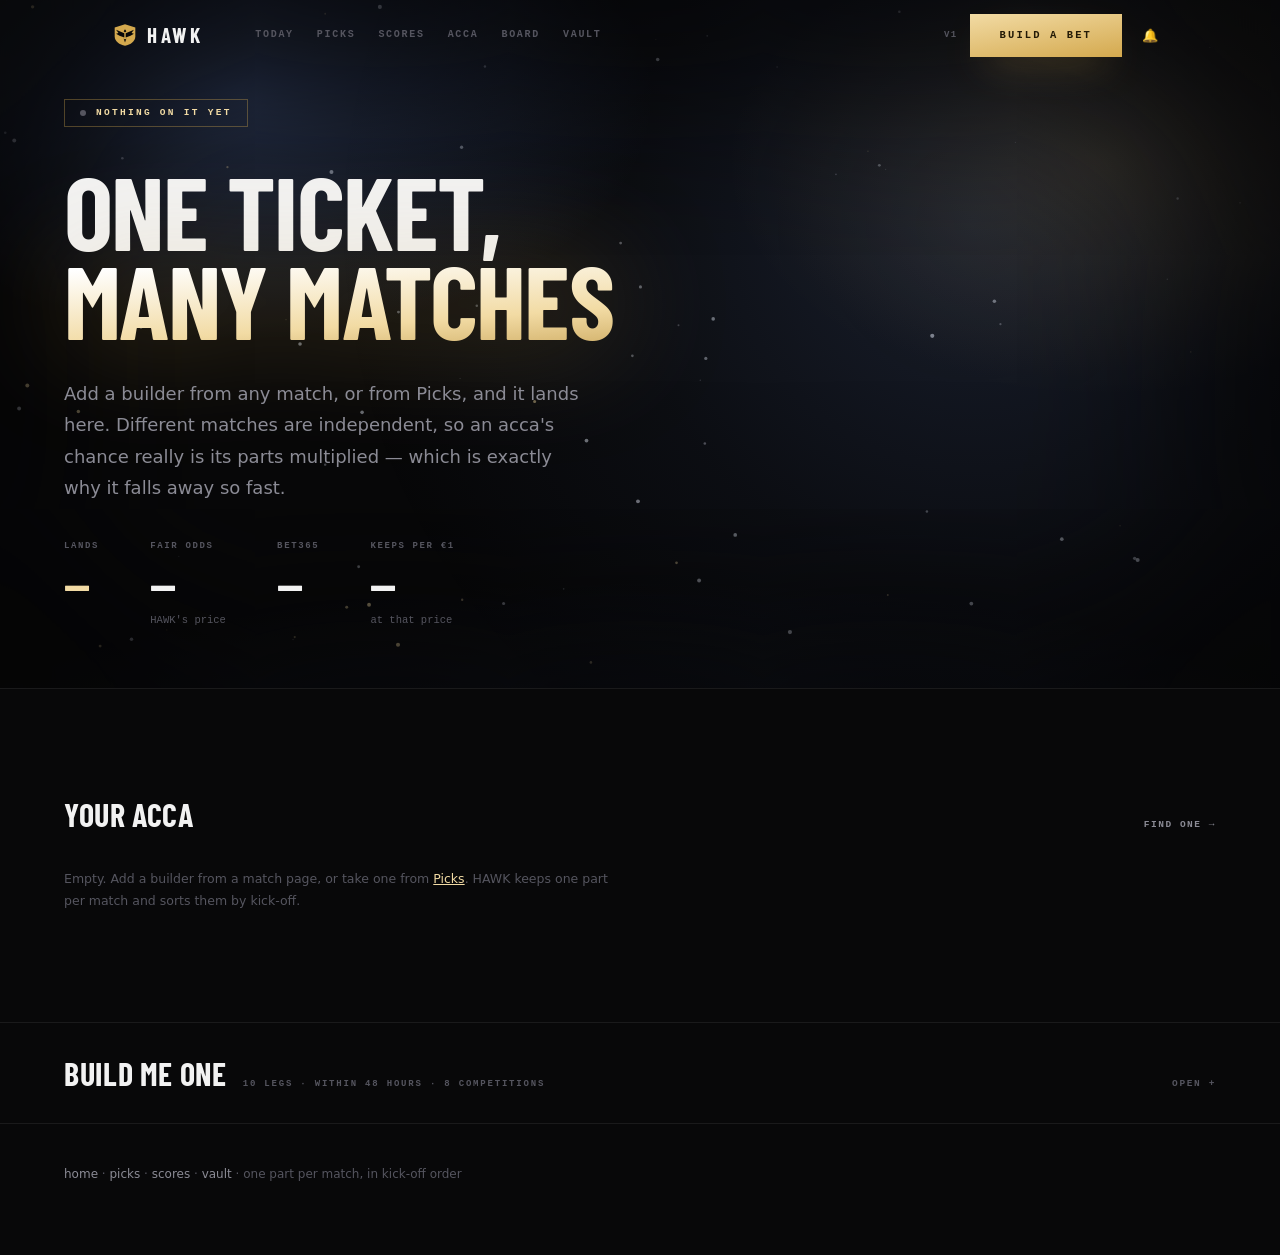
==== commit bd069906: "The crest, Top 5 on Today, an Accas filter — and fix the safety test" ====
--- a/acca/index.html
+++ b/acca/index.html
@@ -5,7 +5,7 @@
 <meta name="viewport" content="width=device-width,initial-scale=1">
 <title>Acca · HAWK</title>
 <meta name="description" content="Several matches on one ticket, priced honestly.">
-<link rel="icon" href="../favicon.svg">
+<link rel="icon" href="../assets/hawk-mark.svg">
 <link rel="manifest" href="../manifest.webmanifest?v=6">
 <meta name="theme-color" content="#080809">
 <link rel="preconnect" href="https://fonts.googleapis.com">
--- a/assets/hawk.css
+++ b/assets/hawk.css
@@ -65,9 +65,17 @@
   box-shadow:0 1px 0 rgba(242,242,242,.08)}
 .nav .in{max-width:var(--max);margin:0 auto;padding:14px var(--gut);
   display:flex;align-items:center;gap:clamp(12px,2.4vw,30px)}
-.nav .mark{display:flex;align-items:center;gap:10px;text-decoration:none;flex:none;
+.nav .mark{display:flex;align-items:center;gap:11px;text-decoration:none;flex:none;
   font-family:var(--disp);font-weight:700;font-size:21px;letter-spacing:.17em;text-transform:uppercase}
-.nav .mark i{width:9px;height:9px;background:var(--gold);transform:rotate(45deg);flex:none}
+/* the crest: the shield takes the accent, the hawk is knocked out of it in the
+   page's own black, so the mark is two colours and neither is imported */
+.nav .mark .crest{width:22px;height:22px;flex:none;display:block;
+  transition:transform .5s var(--film),filter .5s var(--film)}
+.nav .mark .crest .sh{fill:var(--gold)}
+.nav .mark .crest .bd{fill:var(--ink)}
+.nav .mark:hover .crest{transform:translateY(-2px);
+  filter:drop-shadow(0 6px 14px rgba(212,169,78,.45))}
+.nav .mark:hover .crest .sh{fill:var(--gold-hi)}
 .nav .links{display:flex;gap:clamp(10px,1.8vw,24px);margin-left:clamp(8px,2vw,22px);min-width:0}
 .nav .links a{text-decoration:none;color:var(--faint);white-space:nowrap;
   font:700 10px/1 var(--mono);letter-spacing:.17em;text-transform:uppercase;
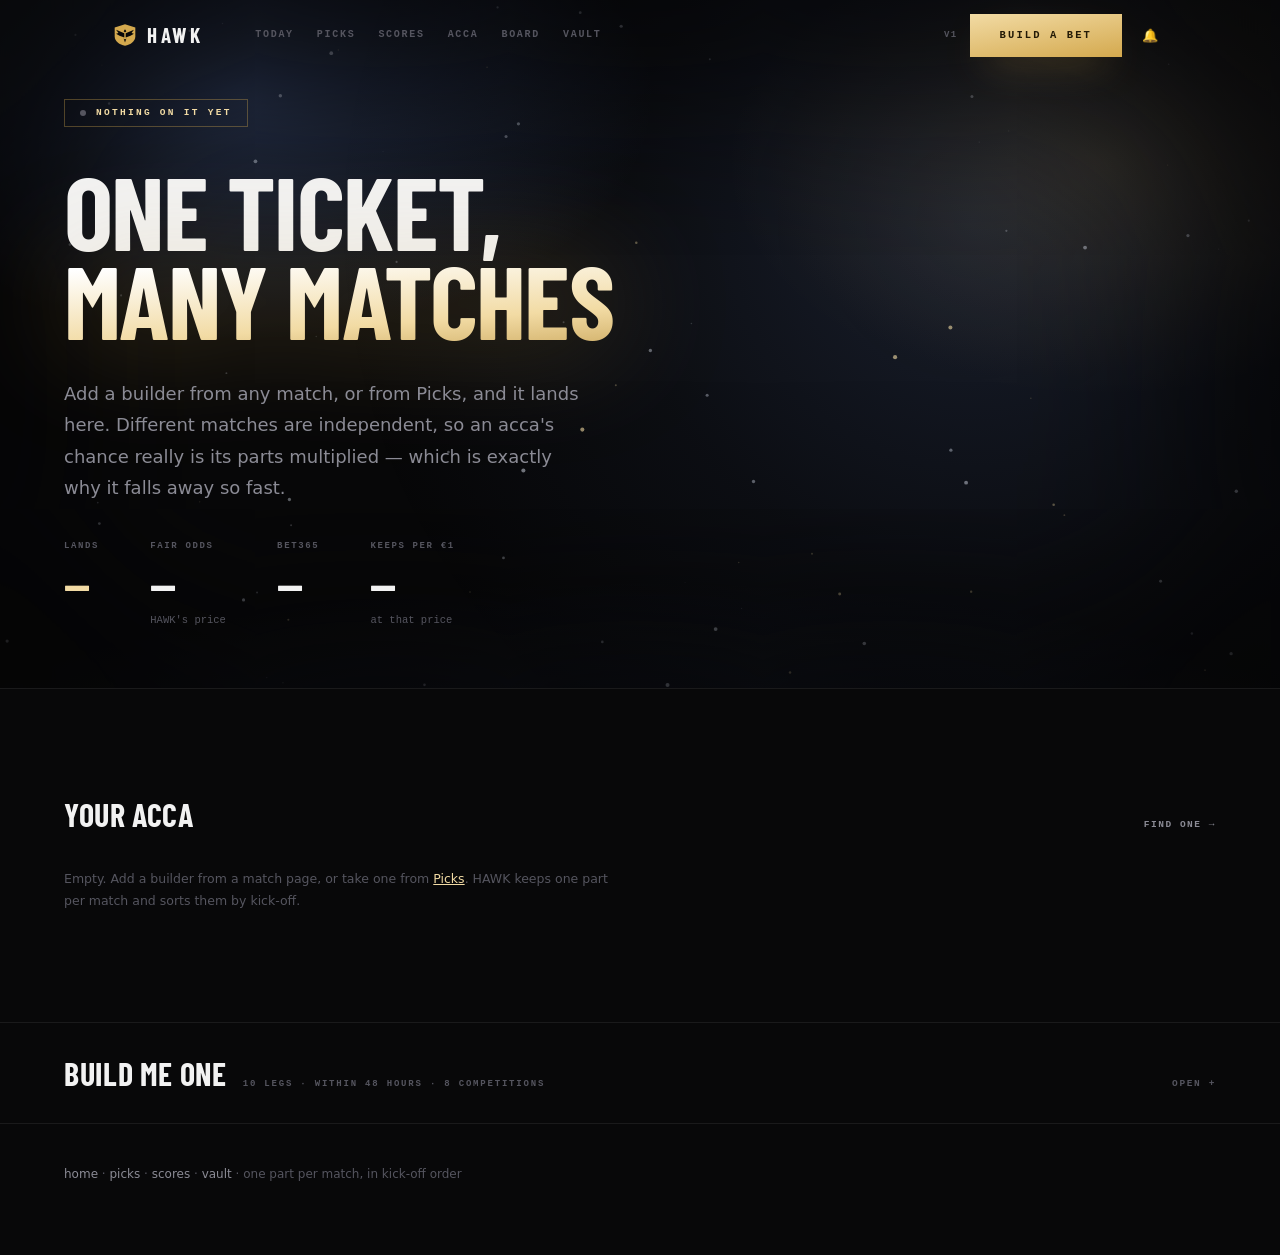
==== commit 05156fff: "Opens from the league headers in Scores and from the match page." ====
--- a/acca/index.html
+++ b/acca/index.html
@@ -122,6 +122,7 @@
 <script src="../assets/hawk-acca.js"></script>
 <script src="../assets/hawk-fold.js"></script>
 <script src="../assets/hawk-alerts.js"></script>
+<script src="../assets/hawk-table.js"></script>
 <script src="../assets/hawk-nav.js"></script>
 <style>
 .lgs{margin-top:4px}
--- a/assets/hawk.css
+++ b/assets/hawk.css
@@ -114,6 +114,108 @@
 .hero::after{content:"";position:absolute;inset:0;z-index:-1;pointer-events:none;
   box-shadow:inset 0 0 200px 70px rgba(4,4,6,.9)}
 
+/* ------------------------------------------------- the hero, split
+   The moment kept its height by holding a column of air to the right of it.
+   It carries the thing you opened HAWK for instead: on Home that is the
+   biggest match in play, elsewhere whatever that page is about. Under both
+   columns, across the full width, is where you actually stand.
+
+   Nothing shrank to make room — the headline is the same size and the hero
+   is shorter than it was, because the width was doing nothing. */
+.hsplit{display:grid;grid-template-columns:minmax(0,1.15fr) minmax(0,.85fr);
+  gap:clamp(24px,4.4vw,64px);align-items:center}
+/* The moment is sized for the full width of the page. In half of it the same
+   clamp runs to three lines and the hero gets TALLER than the one it
+   replaced, which is the opposite of the point. Sized for the column it is
+   actually in. */
+.hsplit .moment,.hsplit .moment.mid{font-size:clamp(34px,5vw,68px)}
+.hsplit .said{margin-top:clamp(16px,2vw,22px)}
+.hsplit .acts{margin-top:clamp(20px,2.6vw,28px)}
+@media (max-width:900px){
+  .hsplit{grid-template-columns:1fr;gap:clamp(26px,5vw,40px)}
+  .hsplit .moment,.hsplit .moment.mid{font-size:clamp(40px,8.4vw,86px)}
+}
+
+.hlead{padding:clamp(20px,2.4vw,28px);background:rgba(14,15,19,.56);
+  backdrop-filter:blur(8px);-webkit-backdrop-filter:blur(8px);
+  box-shadow:inset 0 0 0 1px var(--rule-2);
+  animation:rise 1.1s .75s var(--film) both}
+.hlead .top{display:flex;align-items:center;gap:9px;
+  font:700 9px/1 var(--mono);letter-spacing:.2em;text-transform:uppercase;color:var(--muted)}
+.hlead .top .d{width:6px;height:6px;border-radius:50%;background:var(--live);
+  animation:ping 2.8s ease-out infinite}
+.hlead .top.q{color:var(--gold-hi)}
+.hlead .top.q .d{background:var(--gold);animation:none}
+.hlead .fx2{display:grid;grid-template-columns:1fr auto 1fr;align-items:center;
+  gap:clamp(8px,1.8vw,18px);margin-top:20px}
+.hlead .side{text-align:center;min-width:0}
+.hlead .side img{width:clamp(38px,4vw,54px);height:clamp(38px,4vw,54px);object-fit:contain;
+  margin:0 auto 11px;display:block}
+.hlead .side h3{margin:0;font-family:var(--disp);font-weight:700;text-transform:uppercase;
+  font-size:clamp(13px,1.6vw,19px);line-height:1.1;letter-spacing:.02em;
+  overflow:hidden;text-overflow:ellipsis;white-space:nowrap}
+.hlead .sc{text-align:center;font-family:var(--disp);font-weight:700;
+  font-size:clamp(30px,4.2vw,52px);line-height:1;font-variant-numeric:tabular-nums;white-space:nowrap}
+.hlead .ck{margin-top:7px;text-align:center;font:700 9px/1 var(--mono);letter-spacing:.17em;
+  text-transform:uppercase;color:var(--live)}
+.hlead .ck.q{color:var(--faint)}
+.hlead .b3h{display:flex;height:9px;gap:2px;margin-top:24px}
+.hlead .b3h i{display:block;height:100%;min-width:3px}
+.hlead .b3h .h{background:var(--gold)}
+.hlead .b3h .d{background:#3a3a46}
+.hlead .b3h .a{background:var(--navy)}
+.hlead .b3hk{display:flex;justify-content:space-between;gap:10px;margin-top:11px;
+  font:700 8.5px/1 var(--mono);letter-spacing:.13em;text-transform:uppercase;color:var(--faint)}
+.hlead .b3hk b{font-weight:700;overflow:hidden;text-overflow:ellipsis;white-space:nowrap}
+.hlead .b3hk b:first-child{color:var(--gold-hi)}
+.hlead .b3hk b:last-child{color:var(--navy-hi);text-align:right}
+/* the shape of a day, inside the card: one row per band, each a bar against
+   the biggest band, so eighty matches become a silhouette you read in one
+   look rather than a number you have to hold in your head */
+.dayshape{margin-top:20px}
+.dayshape .row{display:grid;grid-template-columns:86px minmax(0,1fr) 34px;gap:12px;
+  align-items:center;padding:9px 0}
+.dayshape .row .k{font:700 8.5px/1 var(--mono);letter-spacing:.15em;text-transform:uppercase;
+  color:var(--faint)}
+.dayshape .row .t{height:7px;background:rgba(242,242,242,.07);position:relative}
+.dayshape .row .t i{position:absolute;inset:0 auto 0 0;background:var(--muted)}
+.dayshape .row .n{text-align:right;font:400 12px/1 var(--mono);font-variant-numeric:tabular-nums;
+  color:var(--muted)}
+.dayshape .row.live .k,.dayshape .row.live .n{color:var(--live)}
+.dayshape .row.live .t i{background:var(--live)}
+.dayshape .row.soon .k,.dayshape .row.soon .n{color:var(--gold-hi)}
+.dayshape .row.soon .t i{background:var(--gold)}
+.dayshape .row.done .t i{background:#3a3a46}
+
+/* the legs of a ticket, inside the card */
+.hlead .hlegs{margin:20px 0 0;padding:0;list-style:none}
+.hlead .hlegs li{display:grid;grid-template-columns:16px minmax(0,1fr) 44px;gap:10px;
+  align-items:center;padding:9px 0;border-top:1px solid var(--rule);
+  font-size:12.5px;line-height:1.4}
+.hlead .hlegs li .i{font:700 9px/1 var(--mono);color:var(--faint)}
+.hlead .hlegs li span{overflow:hidden;text-overflow:ellipsis;white-space:nowrap}
+.hlead .hlegs li b{text-align:right;font:400 11px/1 var(--mono);font-weight:400;
+  font-variant-numeric:tabular-nums;color:var(--muted)}
+
+.hlead .foot2{display:flex;gap:clamp(14px,2.4vw,26px);flex-wrap:wrap;margin-top:22px;
+  padding-top:18px;border-top:1px solid var(--rule)}
+.hlead .foot2 div .k{font:700 8px/1 var(--mono);letter-spacing:.17em;text-transform:uppercase;color:var(--faint)}
+.hlead .foot2 div .v{margin-top:8px;font:400 13.5px/1 var(--mono);font-variant-numeric:tabular-nums}
+.hlead .foot2 div .v.g{color:var(--gold-hi)}
+
+/* where you stand, across the foot of the hero */
+.hmoney{display:flex;gap:clamp(20px,4vw,52px);flex-wrap:wrap;
+  margin-top:clamp(26px,3.6vw,40px);padding-top:clamp(20px,2.6vw,26px);
+  border-top:1px solid var(--rule);animation:rise 1s 1.25s var(--film) both}
+.hmoney div .k{font:700 8.5px/1 var(--mono);letter-spacing:.18em;text-transform:uppercase;color:var(--faint)}
+.hmoney div .v{margin-top:10px;font-family:var(--disp);font-weight:700;
+  font-size:clamp(21px,2.5vw,30px);line-height:1;font-variant-numeric:tabular-nums}
+.hmoney div .v.g{color:var(--gold-hi)}
+.hmoney div .v.up{color:var(--up)}
+.hmoney div .v.dn{color:var(--down)}
+.hmoney div .v.live{color:var(--live)}
+.hmoney div .s{margin-top:8px;font:400 10px/1 var(--mono);color:var(--faint)}
+
 .tag{display:inline-flex;align-items:center;gap:10px;padding:8px 15px;
   border:1px solid rgba(212,169,78,.35);
   font:700 9.5px/1 var(--mono);letter-spacing:.24em;text-transform:uppercase;color:var(--gold-hi);
@@ -370,6 +472,137 @@
   box-shadow:inset 2px 0 0 var(--gold)}
 .leg.on .nm{color:var(--text)}
 .leg.on .add{color:#231a06;background:var(--gold);box-shadow:none}
+
+/* --------------------------------------------------- a player's own record
+   HAWK has no Bet365 price for a player prop, so its price there is an
+   estimate. That makes the player's own record the only hard evidence on the
+   row, and a prop offered without it is a number with nothing behind it.
+
+   The chip is the short version — hit in 4 of his last 5 — and it opens the
+   long one. Green at 70%+, amber 40–69%, red below, because a 20% hit rate
+   behind a 60% chance is the single most useful thing on the line. */
+.hr{display:inline-flex;align-items:center;gap:6px;margin-left:9px;padding:3px 7px;
+  font:400 9.5px/1.3 var(--mono);letter-spacing:.04em;vertical-align:middle;
+  box-shadow:inset 0 0 0 1px currentColor;opacity:.85;
+  transition:opacity .3s var(--film)}
+.hr.g{color:var(--up)}
+.hr.a{color:var(--gold)}
+.hr.r{color:var(--down)}
+.leg:hover .hr{opacity:1}
+.hr.low{color:var(--faint)}
+
+/* the card itself — a sheet over the page, because it is a digression from
+   the list and has to be dismissible without losing your place in it */
+.pcard{position:fixed;inset:0;z-index:500;display:grid;place-items:center;
+  padding:clamp(12px,3vw,40px);background:rgba(4,4,6,.78);
+  backdrop-filter:blur(7px);-webkit-backdrop-filter:blur(7px);
+  animation:pcIn .35s var(--film) both}
+@keyframes pcIn{from{opacity:0}}
+.pcard .in{width:min(680px,100%);max-height:100%;overflow-y:auto;overscroll-behavior:contain;
+  background:var(--raise);box-shadow:inset 0 0 0 1px var(--rule-2),0 40px 90px -30px #000;
+  padding:clamp(20px,3vw,32px);animation:pcUp .5s var(--film) both}
+@keyframes pcUp{from{opacity:0;transform:translateY(16px)}}
+.pcard .hd{display:flex;align-items:center;gap:16px}
+.pcard .hd img{width:52px;height:52px;object-fit:cover;flex:none;
+  background:var(--ink);box-shadow:inset 0 0 0 1px var(--rule-2)}
+.pcard .hd h3{margin:0;font-family:var(--disp);font-weight:700;text-transform:uppercase;
+  font-size:clamp(21px,2.8vw,28px);line-height:1;letter-spacing:.02em}
+.pcard .hd .sub{margin-top:8px;font:400 11px/1.4 var(--mono);color:var(--faint)}
+.pcard .hd .x{margin-left:auto;align-self:flex-start;width:32px;height:32px;border:0;
+  background:none;cursor:pointer;color:var(--faint);font:400 15px/1 var(--sans);
+  transition:color .3s var(--film)}
+.pcard .hd .x:hover{color:var(--text)}
+
+.pcard .k{margin:26px 0 12px;font:700 8.5px/1 var(--mono);letter-spacing:.18em;
+  text-transform:uppercase;color:var(--faint)}
+/* one bar per game, oldest on the left, with the leg's line drawn across */
+.pcard .bars{position:relative;display:flex;align-items:flex-end;gap:clamp(3px,1vw,7px);
+  height:104px;padding-top:8px}
+.pcard .bars .b{flex:1;min-width:4px;position:relative;display:flex;flex-direction:column;
+  justify-content:flex-end;height:100%}
+.pcard .bars .b i{display:block;width:100%;background:rgba(242,242,242,.14);
+  animation:pcGrow .9s var(--film) both}
+.pcard .bars .b.hit i{background:var(--gold)}
+@keyframes pcGrow{from{transform:scaleY(0)}}
+.pcard .bars .b i{transform-origin:bottom}
+.pcard .bars .line{position:absolute;left:0;right:0;height:1px;background:var(--down);
+  opacity:.65;pointer-events:none}
+.pcard .bars .line span{position:absolute;right:0;top:-15px;
+  font:400 9px/1 var(--mono);color:var(--down)}
+.pcard .xs{display:flex;gap:clamp(3px,1vw,7px);margin-top:8px}
+.pcard .xs span{flex:1;min-width:4px;text-align:center;
+  font:400 9px/1 var(--mono);color:var(--faint);font-variant-numeric:tabular-nums}
+.pcard .ends{display:flex;justify-content:space-between;margin-top:10px;
+  font:700 8.5px/1 var(--mono);letter-spacing:.14em;text-transform:uppercase;color:var(--faint)}
+
+.pcard .pl{margin:0;padding:0;list-style:none}
+.pcard .pl li{display:grid;grid-template-columns:minmax(0,1fr) 92px 54px 54px;gap:12px;
+  align-items:center;padding:12px 0;border-bottom:1px solid var(--rule);font-size:13.5px}
+.pcard .pl li .lb{min-width:0}
+.pcard .pl li b{text-align:right;font:400 12px/1 var(--mono);font-weight:400;
+  font-variant-numeric:tabular-nums;color:var(--muted)}
+.pcard .pl li b.p{color:var(--text)}
+.pcard .pl li .hr{margin:0;justify-self:start}
+.pcard .none{font-size:12.5px;line-height:1.8;color:var(--faint)}
+
+/* ------------------------------------------------- the target price ------
+   The one setting worth making loud. Everything else in auto-build is a
+   refinement; this is the question — what do you want the ticket to pay —
+   and in the old builder it was the thing you reached for first. */
+.aim{display:grid;grid-template-columns:minmax(0,1fr) auto;align-items:end;gap:18px}
+.aim .lab{font:700 8.5px/1 var(--mono);letter-spacing:.18em;text-transform:uppercase;color:var(--faint)}
+.aim .big{margin-top:12px;font-family:var(--disp);font-weight:700;line-height:.9;
+  font-size:clamp(40px,6vw,64px);font-variant-numeric:tabular-nums;color:var(--gold-hi)}
+.aim .big small{font-size:.5em;color:var(--gold);margin-left:.06em}
+.aim .says{text-align:right;font:400 11.5px/1.6 var(--sans);color:var(--muted);max-width:24ch}
+.aim .says b{display:block;color:var(--text)}
+.aim .sl{grid-column:1/-1;width:100%;margin:4px 0 0;appearance:none;height:2px;
+  background:rgba(242,242,242,.14);cursor:pointer}
+.aim .sl::-webkit-slider-thumb{appearance:none;width:16px;height:16px;border-radius:50%;
+  background:var(--gold);cursor:pointer;box-shadow:0 0 0 5px rgba(212,169,78,.16)}
+.aim .sl::-moz-range-thumb{width:16px;height:16px;border:0;border-radius:50%;background:var(--gold)}
+.aim .pre{grid-column:1/-1;display:flex;gap:8px;flex-wrap:wrap;margin-top:4px}
+.aim .pre button{appearance:none;border:0;background:none;cursor:pointer;padding:8px 13px;
+  font:700 9.5px/1 var(--mono);letter-spacing:.13em;text-transform:uppercase;color:var(--faint);
+  box-shadow:inset 0 0 0 1px var(--rule);transition:color .3s var(--film),box-shadow .3s var(--film)}
+.aim .pre button:hover{color:var(--text);box-shadow:inset 0 0 0 1px var(--rule-2)}
+.aim .pre button[aria-pressed="true"]{color:var(--gold-hi);box-shadow:inset 0 0 0 1px var(--gold)}
+
+/* what it is about to do, in a sentence — the old builder's best idea */
+.plan{margin:24px 0 0;padding:18px 0 0;border-top:1px solid var(--rule);
+  font-size:13.5px;line-height:1.8;color:var(--muted);max-width:68ch}
+.plan b{color:var(--gold-hi);font-weight:600}
+.plan i{font-style:normal;color:var(--text)}
+
+/* the switches that are on or off rather than a value */
+.sw{display:flex;gap:9px;flex-wrap:wrap;margin-top:22px}
+.sw button{appearance:none;border:0;background:none;cursor:pointer;text-align:left;
+  padding:11px 14px;min-width:168px;color:var(--faint);
+  box-shadow:inset 0 0 0 1px var(--rule);transition:color .3s var(--film),box-shadow .3s var(--film)}
+.sw button b{display:block;font:700 10px/1 var(--mono);letter-spacing:.13em;text-transform:uppercase}
+.sw button span{display:block;margin-top:7px;font:400 11px/1.5 var(--sans);color:var(--faint)}
+.sw button:hover{color:var(--text);box-shadow:inset 0 0 0 1px var(--rule-2)}
+.sw button[aria-pressed="true"]{color:var(--gold-hi);box-shadow:inset 0 0 0 1px var(--gold)}
+.sw button[aria-pressed="true"] span{color:var(--muted)}
+
+/* every build these settings make, side by side.
+   "Build a different one" handed you tickets one at a time with no way to
+   see what was on offer or go back to the second one. Each chip carries the
+   two things that decide it — how many legs and what Bet365 would pay —
+   and a ✓ when the ticket returns more than a euro per euro at that price. */
+.opts{display:flex;gap:9px;flex-wrap:wrap;align-items:stretch;margin-top:22px}
+.opts .lab{display:flex;align-items:center;font:700 8.5px/1 var(--mono);letter-spacing:.18em;
+  text-transform:uppercase;color:var(--faint);padding-right:4px}
+.opts button{appearance:none;border:0;background:none;cursor:pointer;text-align:left;
+  padding:10px 14px;color:var(--muted);
+  box-shadow:inset 0 0 0 1px var(--rule);transition:color .3s var(--film),box-shadow .3s var(--film)}
+.opts button b{display:block;font-family:var(--disp);font-weight:700;font-size:17px;line-height:1}
+.opts button span{display:block;margin-top:6px;font:400 10px/1 var(--mono);letter-spacing:.04em;
+  color:var(--faint);white-space:nowrap}
+.opts button:hover{color:var(--text);box-shadow:inset 0 0 0 1px var(--rule-2)}
+.opts button[aria-pressed="true"]{color:var(--gold-hi);box-shadow:inset 0 0 0 1px var(--gold)}
+.opts button[aria-pressed="true"] span{color:var(--muted)}
+.opts button .ok{color:var(--up)}
 
 /* ------------------------------------------------------------ auto-build --
    The settings HAWK builds from. Quiet controls: a page that already asks you
@@ -865,14 +1098,29 @@
 .lg-h h3{margin:0;font-family:var(--disp);font-weight:700;text-transform:uppercase;
   font-size:clamp(17px,2.2vw,21px);line-height:1;letter-spacing:.02em}
 .lg-h .n{margin-left:auto;font:700 9px/1 var(--mono);letter-spacing:.2em;color:var(--faint)}
-.lg-row{display:grid;grid-template-columns:54px minmax(0,1fr) 72px minmax(0,1fr) 60px 84px;
-  gap:13px;align-items:center;padding:11px 8px;border-bottom:1px solid var(--rule);
+/* The two name columns used to be 1fr each, which at any real width parked
+   160px of nothing beside "Hoffenheim" and marooned HAWK's read on the far
+   right. The score still lands on the same vertical line down the whole day —
+   that is the point of the ledger and it does not move — but the slack now
+   goes to the read, which is information, rather than to the gutter. */
+.lg-row{display:grid;
+  grid-template-columns:50px minmax(0,1fr) 62px minmax(0,1fr) 206px 52px 32px;
+  gap:11px;align-items:center;padding:12px 10px;
+  border-bottom:1px solid var(--rule-2);
+  /* a ledger on pure black reads as text floating in a void; the faintest
+     surface under each row is what makes it a row */
+  background:rgba(242,242,242,.022);
   text-decoration:none;color:inherit;transition:background .4s var(--film)}
-.lg-row:hover{background:var(--raise)}
+.lg-row:hover{background:rgba(242,242,242,.062)}
 .lg-row .t{font:400 10.5px/1 var(--mono);color:var(--faint);font-variant-numeric:tabular-nums}
-.lg-row .h{text-align:right;min-width:0}
-.lg-row .a{text-align:left;min-width:0}
-.lg-row .h,.lg-row .a{font-size:13.5px;overflow:hidden;text-overflow:ellipsis;white-space:nowrap}
+/* crests in the row. The club you are looking for is found by its badge long
+   before its name is read, which is the whole reason every scores page in the
+   world carries them. */
+.lg-row .h,.lg-row .a{display:flex;align-items:center;gap:9px;min-width:0;font-size:13.5px}
+.lg-row .h{justify-content:flex-end;text-align:right}
+.lg-row .a{justify-content:flex-start;text-align:left}
+.lg-row .h span,.lg-row .a span{overflow:hidden;text-overflow:ellipsis;white-space:nowrap}
+.lg-row .h img,.lg-row .a img{width:19px;height:19px;object-fit:contain;flex:none}
 .lg-row .s{text-align:center;font-family:var(--disp);font-weight:700;font-size:21px;line-height:1;
   font-variant-numeric:tabular-nums;white-space:nowrap}
 .lg-row .s em{font-style:normal;color:var(--faint);font-weight:600;padding:0 .1em}
@@ -888,14 +1136,61 @@
 /* a fixture with no score yet has nothing to set in the display face */
 .lg-row.is-next .s,.lg-row.is-soon .s{font-family:var(--mono);font-size:13px;font-weight:400;color:var(--faint)}
 
-/* HAWK's pre-match read. A bar, not three numbers: at eighty rows a figure per
-   side is unreadable, and the shape is what you are scanning for anyway. */
-.sbar{display:flex;height:5px;gap:1px}
+/* ------------------------------------------------- HAWK's read, on the row
+   The bar alone made you guess at the numbers. Bar, then the three figures
+   under it with the likeliest one lit, then — only where the radar has
+   something to say — one line saying what it is: an arrow at the underdog
+   and how often they come out of it without losing. */
+.read3{display:grid;gap:7px;min-width:0}
+/* The bar carries the shape; the line under it names the favourite. Three
+   figures made you read a row of digits on every one of eighty rows — a
+   name and one number is the same information in the way you would say it
+   out loud. The draw is still there on hover. */
+.read3 .say{display:flex;align-items:center;gap:0;min-width:0;
+  font:400 12px/1.3 var(--sans);color:var(--muted)}
+.read3 .say .mark{flex:none;margin-right:6px;opacity:.9}
+.read3 .say .nm{overflow:hidden;text-overflow:ellipsis;white-space:nowrap}
+.read3 .say b{flex:none;margin-left:5px;color:var(--text);font-weight:600;
+  font-variant-numeric:tabular-nums}
+.read3 .say.h b{color:var(--gold-hi)}
+.read3 .say.a b{color:var(--navy-hi)}
+.read3 .say.q .nm{color:var(--faint)}
+.read3 .ups{display:flex;align-items:center;gap:6px;min-width:0;
+  font:700 11.5px/1.3 var(--sans);color:var(--down)}
+.read3 .ups .nm{overflow:hidden;text-overflow:ellipsis;white-space:nowrap}
+.read3 .ups .lv3{animation:upPulse 3.2s ease-in-out infinite}
+.read3 .ups .ar{flex:none;font-size:10px;opacity:.9}
+.read3 .ups b{flex:none;font-weight:700;font-variant-numeric:tabular-nums}
+
+/* the bell, per row */
+.lg-row .fol-b{justify-self:end;width:26px;height:26px;display:grid;place-items:center;
+  border:0;background:none;cursor:pointer;font-size:12px;line-height:1;
+  color:var(--faint);box-shadow:inset 0 0 0 1px var(--rule);
+  transition:color .3s var(--film),box-shadow .3s var(--film)}
+.lg-row .fol-b:hover{color:var(--text);box-shadow:inset 0 0 0 1px var(--rule-2)}
+.lg-row .fol-b.on{color:var(--gold-hi);box-shadow:inset 0 0 0 1px var(--gold)}
+
+/* a bar, not three numbers, at the top of the read */
+.sbar{display:flex;height:11px;gap:2px}
 .sbar i{display:block;height:100%;min-width:2px}
 .sbar i.h{background:var(--gold)}
 .sbar i.d{background:#3a3a46}
 .sbar i.a{background:var(--navy)}
-.sbar.none{height:1px;background:rgba(242,242,242,.06)}
+/* no saved prediction: an empty track, so the column still reads as a column
+   rather than as a row that lost something */
+.sbar.none{height:8px;background:repeating-linear-gradient(90deg,
+  rgba(242,242,242,.07) 0 3px,transparent 3px 6px)}
+
+/* ⚡ the upset radar, on the ledger.
+   predictions.json has carried `level` all along — 0 low, 1 medium, 2 high,
+   3 very high — and the Scores page fetched it and threw it away. A quarter
+   of a day's card sits at 2 or above, so 3 is the loud one and 2 is a nudge:
+   flag everything equally and the flag stops meaning anything. */
+.upf{display:grid;place-items:center;font-size:12px;line-height:1;
+  filter:grayscale(1) brightness(1.6);opacity:.5}
+.upf.lv3{filter:none;opacity:1;animation:upPulse 3.2s ease-in-out infinite}
+.upf.lv2{filter:none;opacity:.62}
+@keyframes upPulse{0%,100%{opacity:1}50%{opacity:.52}}
 
 /* the day picker */
 .days{display:flex;align-items:center;gap:4px;flex-wrap:wrap;margin-top:clamp(24px,3vw,34px);
@@ -911,7 +1206,7 @@
 .days input[type=date]:hover{color:var(--text)}
 
 @media (max-width:820px){
-  .lg-row{grid-template-columns:46px minmax(0,1fr) 62px minmax(0,1fr) 46px;gap:9px;padding:11px 2px}
+  .lg-row{grid-template-columns:46px minmax(0,1fr) 62px minmax(0,1fr) 18px 46px;gap:9px;padding:11px 6px}
   .lg-row .st{display:none}
   .lg-row .h,.lg-row .a{font-size:12.5px}
   .lg-row .s{font-size:19px}
@@ -958,6 +1253,25 @@
 .filt.sub button:hover{color:var(--text);box-shadow:none}
 .filt.sub button[aria-pressed="true"]{color:var(--gold-hi);box-shadow:inset 0 0 0 1px var(--rule-2)}
 
+/* a day of tickets, folded. The day is the unit you look for in a Vault, so
+   the day is the row: what it cost or made, and how many landed, without
+   opening it. Today and yesterday open; anything with a bet still running
+   opens too, because that is the one you came back to settle. */
+.dayg > summary{list-style:none;cursor:pointer}
+.dayg > summary::-webkit-details-marker{display:none}
+.dayg > summary .day{transition:background .35s var(--film)}
+.dayg > summary:hover .day{background:rgba(242,242,242,.04)}
+.dayg > summary h4::before{content:"▸";display:inline-block;margin-right:10px;
+  color:var(--faint);font-size:11px;transition:transform .35s var(--film)}
+.dayg[open] > summary h4::before{transform:rotate(90deg)}
+.dayg[open] > summary h4{color:var(--gold-hi)}
+.dayg .dayb{padding-bottom:10px}
+.day .wl{display:flex;gap:12px;font:400 11px/1 var(--mono);font-variant-numeric:tabular-nums}
+.day .wl b{font-weight:400}
+.day .wl b.w{color:var(--up)}
+.day .wl b.l{color:var(--down)}
+.day .wl b.o{color:var(--gold)}
+
 .day{display:flex;align-items:baseline;gap:14px;padding:26px 2px 12px;
   border-bottom:1px solid var(--rule-2)}
 .day h4{margin:0;font-family:var(--disp);font-weight:700;text-transform:uppercase;font-size:17px;
@@ -991,6 +1305,36 @@
 .bt .act input{width:104px;padding:8px 11px;border:0;background:var(--ink);color:var(--text);
   font:400 13px/1 var(--mono);box-shadow:inset 0 0 0 1px var(--rule-2)}
 .bt .act input:focus{outline:0;box-shadow:inset 0 0 0 1px var(--gold)}
+
+/* ---------------------------------------------------------- by week
+   Eight weeks at a glance. The report below tells you about one week; this
+   says which week to look at — and the split bar makes a 30% hit rate a
+   shape rather than a figure you have to compare in your head. */
+.wks{display:flex;gap:9px;flex-wrap:wrap}
+.wks > div{flex:1 1 150px;min-width:140px;padding:15px 16px 14px;
+  box-shadow:inset 0 0 0 1px var(--rule);background:rgba(242,242,242,.022)}
+.wks .k{font:700 8.5px/1 var(--mono);letter-spacing:.17em;text-transform:uppercase;color:var(--faint)}
+.wks .v{margin-top:11px;font-family:var(--disp);font-weight:700;font-size:26px;line-height:1;
+  font-variant-numeric:tabular-nums}
+.wks .v.up{color:var(--up)}.wks .v.dn{color:var(--down)}.wks .v.q{color:var(--muted)}
+.wks .s{margin-top:9px;font:400 10px/1.5 var(--mono);color:var(--faint)}
+.wks .sp{display:flex;height:4px;margin-top:11px;background:rgba(242,242,242,.07)}
+.wks .sp i{display:block;height:100%}
+.wks .sp i.w{background:var(--up)}
+.wks .sp i.l{background:var(--down)}
+.wks > div.now{box-shadow:inset 0 0 0 1px var(--gold)}
+.wks > div.now .k{color:var(--gold-hi)}
+
+/* HAWK said → landed, per market, for the week's own legs */
+.mks{display:flex;gap:8px;flex-wrap:wrap;margin-top:14px}
+.mks span{padding:8px 11px;font:400 11px/1.3 var(--sans);color:var(--muted);
+  box-shadow:inset 0 0 0 1px var(--rule)}
+.mks span b{color:var(--text);font-weight:600}
+.mks span i{font-style:normal;color:var(--faint);font:400 10px/1 var(--mono);margin-left:5px}
+.mks span.good{box-shadow:inset 0 0 0 1px rgba(79,212,134,.4)}
+.mks span.good b{color:var(--up)}
+.mks span.bad{box-shadow:inset 0 0 0 1px rgba(255,107,127,.38)}
+.mks span.bad b{color:var(--down)}
 
 .lgt{width:100%;border-collapse:collapse}
 .lgt th{padding:11px 12px;text-align:right;font:700 8.5px/1 var(--mono);letter-spacing:.15em;
@@ -1146,6 +1490,90 @@
   .pkh,.pkr{grid-template-columns:46px minmax(0,1fr) 34px 56px 84px;gap:10px}
 }
 
+/* ============================ THE LEAGUE TABLE ==========================
+   A panel, because a twenty-row table is most of a screen and unfolding it
+   in place pushes the fixtures you were reading off the bottom. Same gesture
+   as the player card: over the page, Escape or outside to close.
+   ======================================================================== */
+.tpanel{position:fixed;inset:0;z-index:500;display:grid;place-items:start center;
+  padding:clamp(12px,3vw,40px);background:rgba(4,4,6,.78);
+  backdrop-filter:blur(7px);-webkit-backdrop-filter:blur(7px);
+  animation:pcIn .35s var(--film) both;overflow-y:auto}
+.tpanel .in{width:min(700px,100%);background:var(--raise);
+  box-shadow:inset 0 0 0 1px var(--rule-2),0 40px 90px -30px #000;
+  padding:clamp(18px,2.6vw,28px);animation:pcUp .5s var(--film) both}
+.tpanel .hd{display:flex;align-items:baseline;gap:14px;padding-bottom:16px}
+.tpanel .hd h3{margin:0;font-family:var(--disp);font-weight:700;text-transform:uppercase;
+  font-size:clamp(21px,2.8vw,28px);line-height:1;letter-spacing:.02em}
+.tpanel .hd .x{margin-left:auto;align-self:flex-start;width:32px;height:32px;border:0;
+  background:none;cursor:pointer;color:var(--faint);font:400 15px/1 var(--sans);
+  transition:color .3s var(--film)}
+.tpanel .hd .x:hover{color:var(--text)}
+
+/* All / Home / Away — "who is best at home" is a different question and the
+   feed answers it, so it is not a filter, it is a different table */
+.tseg{display:flex;gap:7px;flex-wrap:wrap;margin:0 0 16px}
+.tseg button{appearance:none;border:0;background:none;cursor:pointer;padding:8px 15px;
+  font:700 9.5px/1 var(--mono);letter-spacing:.15em;text-transform:uppercase;color:var(--faint);
+  box-shadow:inset 0 0 0 1px var(--rule);transition:color .3s var(--film),box-shadow .3s var(--film)}
+.tseg button:hover{color:var(--text);box-shadow:inset 0 0 0 1px var(--rule-2)}
+.tseg button[aria-pressed="true"]{color:var(--gold-hi);box-shadow:inset 0 0 0 1px var(--gold)}
+
+.ltable .tname{margin:22px 0 10px;font-family:var(--disp);font-weight:700;text-transform:uppercase;
+  font-size:17px;line-height:1;letter-spacing:.02em;color:var(--gold-hi)}
+.lteam{border-bottom:1px solid var(--rule)}
+.lteam > summary{list-style:none;cursor:pointer}
+.lteam > summary::-webkit-details-marker{display:none}
+.trow{display:flex;align-items:center;gap:11px;padding:10px 8px;
+  transition:background .35s var(--film)}
+.lteam > summary:hover .trow,.lteam[open] > summary .trow{background:rgba(242,242,242,.05)}
+/* the two teams of the match you came from */
+.lteam.hl > summary .trow{background:rgba(212,169,78,.09)}
+.lteam.hl .ln{color:var(--gold-hi);font-weight:600}
+.trow .lp{width:42px;flex:none;text-align:right;position:relative;
+  font:400 12px/1 var(--mono);font-variant-numeric:tabular-nums;color:var(--faint)}
+.trow .lp .tdst{position:absolute;left:0;top:-3px;width:3px;height:16px}
+.trow .lp b{font-weight:400;font-size:8px;margin-left:3px}
+.trow .lp b.up{color:var(--up)}
+.trow .lp b.dn{color:var(--down)}
+.trow .lc{width:20px;height:20px;flex:none;object-fit:contain}
+.trow .ln{flex:1;min-width:0;font-size:13.5px;overflow:hidden;text-overflow:ellipsis;white-space:nowrap}
+.trow .tl{flex:none;font-style:normal;font:700 10.5px/1 var(--mono);padding:5px 8px;
+  background:var(--ink);box-shadow:inset 0 0 0 1px var(--rule-2);white-space:nowrap}
+.trow .tl.w{color:var(--up)}
+.trow .tl.l{color:var(--down)}
+.trow .tl.d{color:var(--gold-hi)}
+.trow .tl small{font-weight:400;color:var(--faint);margin-left:5px}
+.trow .lform{flex:none}
+.fmr{display:flex;gap:2px}
+.fmr i{display:grid;place-items:center;width:15px;height:15px;
+  font:700 8px/1 var(--mono);font-style:normal;color:var(--ink)}
+.fmr i.fw{background:var(--up)}
+.fmr i.fd{background:#3a3a46;color:var(--text)}
+.fmr i.fl{background:var(--down)}
+.trow .lpts{width:30px;flex:none;text-align:right;
+  font-family:var(--disp);font-weight:700;font-size:17px;line-height:1;
+  font-variant-numeric:tabular-nums;color:var(--text)}
+.lopen{padding:4px 10px 16px 64px;font-size:12.5px;line-height:1.85;color:var(--muted);
+  background:rgba(242,242,242,.022)}
+.lopen b{color:var(--text);font-weight:600}
+.lopen .hot,.lopen b.hot{color:var(--gold-hi)}
+.tleg{display:flex;flex-wrap:wrap;gap:8px 20px;margin-top:16px;
+  font:400 10.5px/1 var(--mono);color:var(--faint)}
+.tleg span{display:flex;align-items:center;gap:7px}
+.tleg .tdst{width:3px;height:12px;display:block}
+
+/* the button that opens it */
+.tbtn{display:inline-flex;align-items:center;gap:7px;padding:7px 12px;border:0;background:none;
+  cursor:pointer;color:var(--faint);font:700 9px/1 var(--mono);letter-spacing:.15em;
+  text-transform:uppercase;box-shadow:inset 0 0 0 1px var(--rule);
+  transition:color .3s var(--film),box-shadow .3s var(--film)}
+.tbtn:hover{color:var(--gold-hi);box-shadow:inset 0 0 0 1px var(--gold)}
+@media (max-width:620px){
+  .trow .lform{display:none}
+  .lopen{padding-left:44px}
+}
+
 /* ================================ ALERTS ================================
    The one thing on this site that interrupts you, so it is the one thing
    allowed to move fast. Everything else eases in over a second because it
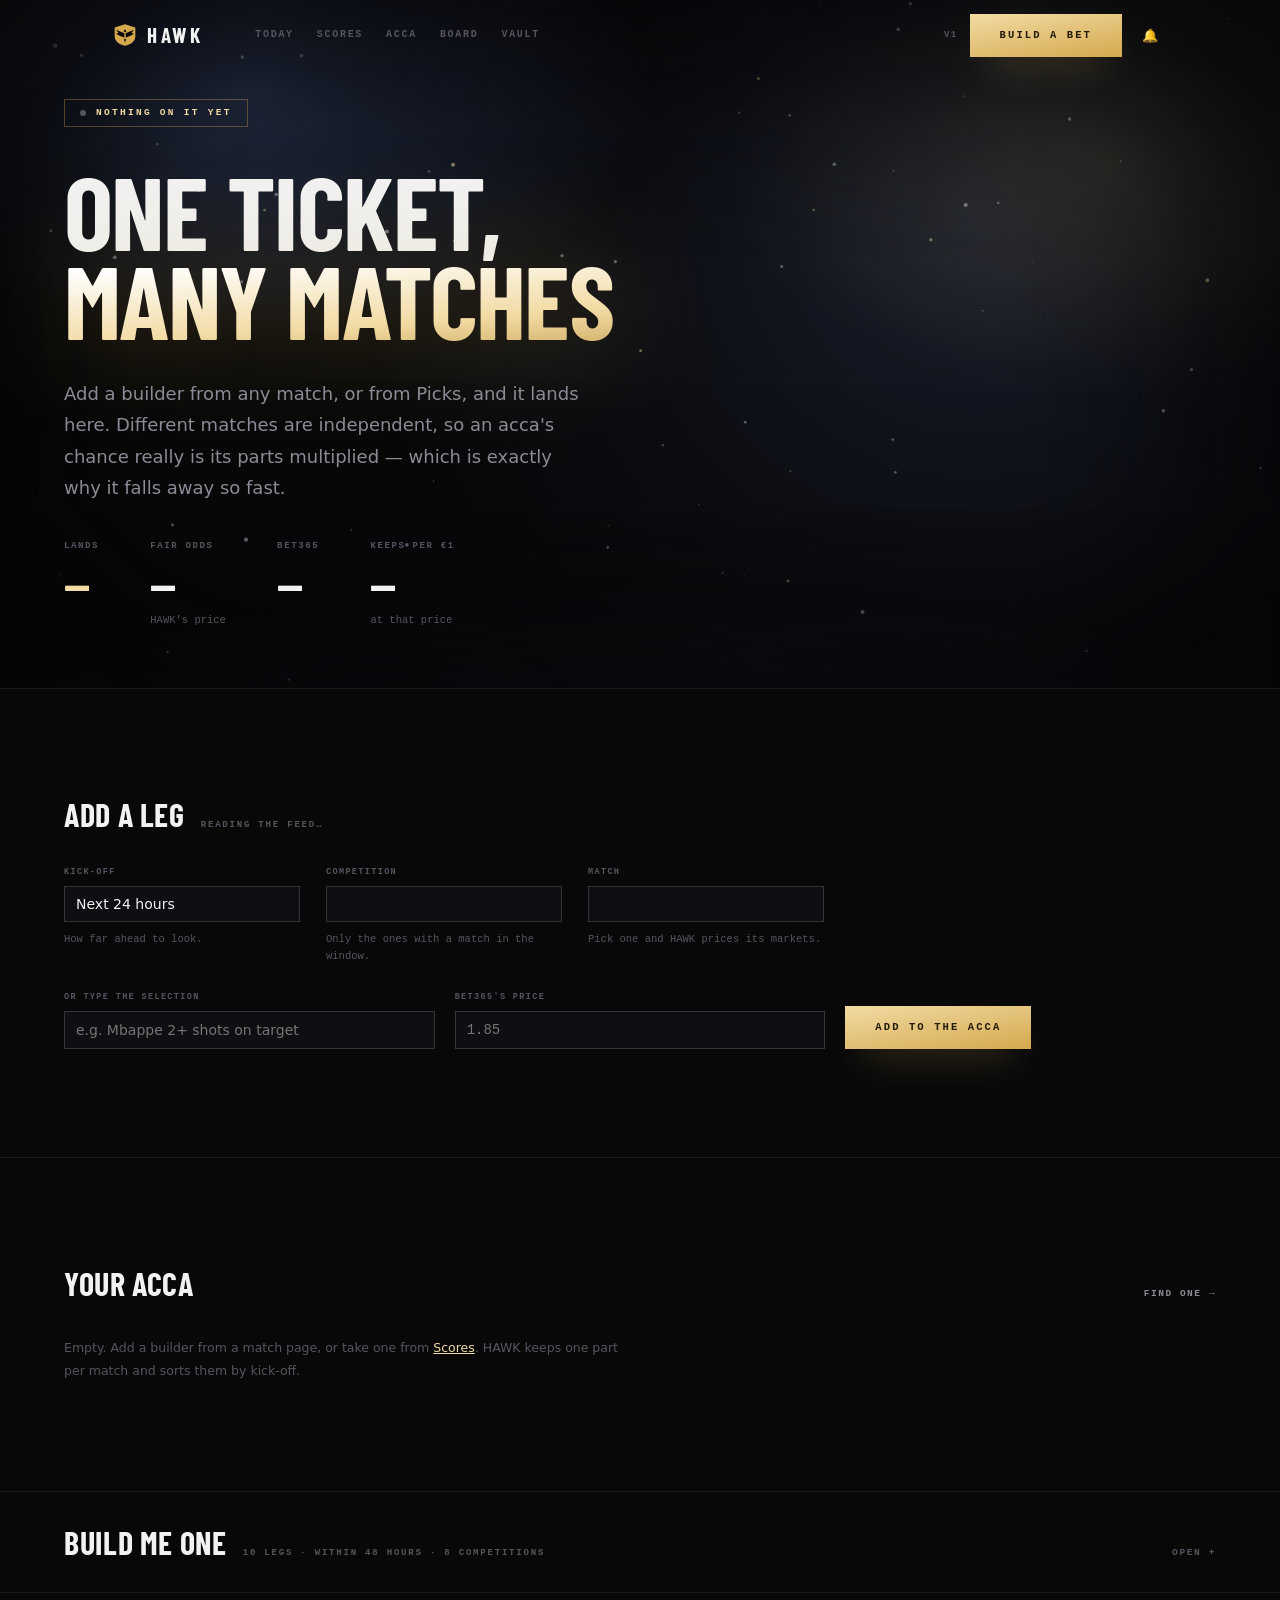
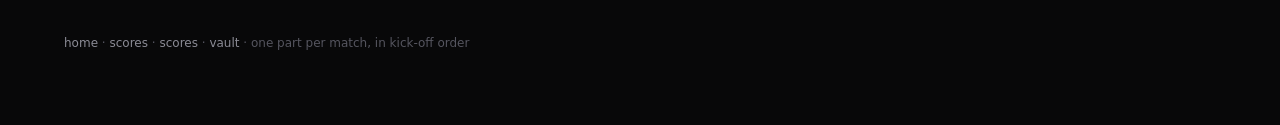
==== commit d9841380: "Fewer pages, the job first, and a ticket that looks like a ticket" ====
--- a/acca/index.html
+++ b/acca/index.html
@@ -33,10 +33,41 @@
   </div>
 </header>
 
+<!-- =====================================================================
+     V1's builder, which the rebuild never had: pick any match from the feed
+     and put a leg on the ticket without going to its page first. The chips
+     are HAWK's own prices for that match; the box underneath is for markets
+     HAWK does not price, where you supply Bet365's number yourself.
+     ===================================================================== -->
+<section class="calm" id="addSec">
+  <div class="wrap">
+    <div class="lede"><h3>Add a leg</h3><span class="n" id="addN">reading the feed…</span></div>
+    <div class="set" style="max-width:760px">
+      <div><label for="aWhen">Kick-off</label><select id="aWhen"></select>
+        <div class="hint">How far ahead to look.</div></div>
+      <div><label for="aLg">Competition</label><select id="aLg"></select>
+        <div class="hint" id="aLgHint">Only the ones with a match in the window.</div></div>
+      <div><label for="aFx">Match</label><select id="aFx"></select>
+        <div class="hint" id="aFxHint">Pick one and HAWK prices its markets.</div></div>
+    </div>
+
+    <div id="aChips" style="margin-top:28px"></div>
+
+    <div class="lgf" id="aHand" style="margin-top:28px" hidden>
+      <div><label for="aSel">Or type the selection</label>
+        <input id="aSel" placeholder="e.g. Mbappe 2+ shots on target"></div>
+      <div><label for="aOdds">Bet365's price</label>
+        <input id="aOdds" class="num" inputmode="decimal" placeholder="1.85"></div>
+      <div><button class="btn gold btn-sm" id="aAdd" type="button">Add to the acca</button></div>
+    </div>
+    <p class="note" id="aNote" hidden></p>
+  </div>
+</section>
+
 <section class="calm" id="boardSec">
   <div class="wrap">
     <div class="lede"><h3>Your acca</h3><span class="n" id="boardN"></span>
-      <a href="../picks/">Find one →</a></div>
+      <a href="../scores/">Find one →</a></div>
     <div id="board"></div>
     <p class="note" id="weak" hidden></p>
   </div>
@@ -112,7 +143,7 @@
 </details>
 
 <footer class="foot">
-  <div class="wrap"><a href="../home/">home</a> · <a href="../picks/">picks</a> ·
+  <div class="wrap"><a href="../home/">home</a> · <a href="../scores/">scores</a> ·
     <a href="../scores/">scores</a> · <a href="../vault/">vault</a> ·
     one part per match, in kick-off order</div>
 </footer>
@@ -178,6 +209,137 @@
 
   const C = { price: "", boost: "", stake: load("hawk.accaStake", "5") };
 
+  /* ================================================== V1's builder, ported
+     Pick a match from the feed and put a leg on the ticket. The rebuild only
+     ever let you add a part from the match page itself, which meant six page
+     loads to make a six-fold. The chips are HAWK's own prices for the chosen
+     match; the typed box is for markets HAWK has no price for, where the
+     number has to be yours. */
+  const WIN = [[12, "Next 12 hours"], [24, "Next 24 hours"],
+               [48, "Next 2 days"], [72, "Next 3 days"]];
+  const B = { hours: load("hawk.accaAddHours", 24), league: "", id: "", games: [], m: null, busy: false };
+
+  const dayKeys = (hours) => {
+    const out = [];
+    for (let i = 0; i <= Math.ceil(hours / 24); i++) {
+      const d = new Date(Date.now() + i * 86400e3);
+      out.push(`${d.getFullYear()}-${String(d.getMonth() + 1).padStart(2, "0")}-${String(d.getDate()).padStart(2, "0")}`);
+    }
+    return out;
+  };
+
+  async function addFeed() {
+    $("#aWhen").innerHTML = WIN.map(([h, t]) =>
+      `<option value="${h}"${h === B.hours ? " selected" : ""}>${t}</option>`).join("");
+    const until = Date.now() + B.hours * 3600e3;
+    let games = [];
+    for (const d of dayKeys(B.hours)) {
+      try { games = games.concat(await E.scores(d)); } catch { /* that day is short */ }
+    }
+    // not started, inside the window, and not already on the ticket
+    const on = new Set(A.list().map((p) => String(p.id)));
+    B.games = games.filter((g) => g && g.home && g.away && g.status === 2
+        && Date.parse(g.kickoff || 0) > Date.now() && Date.parse(g.kickoff || 0) <= until)
+      .sort((a, b) => Date.parse(a.kickoff || 0) - Date.parse(b.kickoff || 0));
+    $("#addN").textContent = B.games.length
+      ? `${plural(B.games.length, "match")} to choose from` : "nothing in that window";
+    $("#aLgHint").textContent = on.size
+      ? `${plural(on.size, "match")} already on the ticket — adding one again replaces it.`
+      : "Only the ones with a match in the window.";
+    addLeagues();
+  }
+
+  function addLeagues() {
+    const ls = [...new Set(B.games.map((g) => g.league || "Other"))].sort();
+    if (!ls.includes(B.league)) B.league = ls[0] || "";
+    $("#aLg").innerHTML = ls.map((l) =>
+      `<option${l === B.league ? " selected" : ""}>${esc(l)}</option>`).join("")
+      || `<option>—</option>`;
+    addFixtures();
+  }
+
+  function addFixtures() {
+    const fx = B.games.filter((g) => (g.league || "Other") === B.league);
+    if (!fx.some((g) => String(g.id) === String(B.id))) B.id = fx.length ? String(fx[0].id) : "";
+    $("#aFx").innerHTML = fx.map((g) => `<option value="${esc(g.id)}"${
+      String(g.id) === String(B.id) ? " selected" : ""}>${
+      [dayName(g.kickoff), hhmm(g.kickoff)].filter(Boolean).join(" ")} · ${
+      esc(g.home)} v ${esc(g.away)}</option>`).join("") || `<option>—</option>`;
+    addMarkets();
+  }
+
+  /* The markets worth a chip: one per common question, the way V1's "common
+     selections" worked, plus whichever of them Bet365 actually prices. */
+  const CHIP_IDS = ["dc:home", "dc:away", "res:home", "res:draw", "res:away",
+                    "goals:o1.5", "goals:o2.5", "goals:u2.5", "goals:u3.5",
+                    "btts:yes", "btts:no"];
+
+  async function addMarkets() {
+    const box = $("#aChips"), hand = $("#aHand");
+    if (!B.id) { box.innerHTML = `<p class="note" style="margin:0">Nothing to price.</p>`;
+                 hand.hidden = true; return; }
+    box.innerHTML = `<div class="skel">Pricing ${esc(B.league)}…</div>`;
+    hand.hidden = true;
+    const want = B.id;
+    B.busy = true;
+    let m = null;
+    try { m = await E.match(B.league, String(B.id)); } catch { /* said below */ }
+    B.busy = false;
+    if (String(want) !== String(B.id)) return;          // you moved on while it read
+    B.m = m;
+    if (!m) { box.innerHTML = `<p class="note" style="margin:0">HAWK couldn't price that one.</p>`;
+              hand.hidden = true; return; }
+
+    const byId = new Map((m.legs || []).map((l) => [l.id, l]));
+    const chips = CHIP_IDS.map((id) => byId.get(id)).filter(Boolean);
+    const already = A.get(String(m.id));
+    box.innerHTML = `<div class="achips">${chips.map((l) => {
+      const fair = l.p > 0 ? 1 / l.p : 0;
+      const beats = l.bookPrice && l.bookPrice > fair;
+      return `<button class="achip${beats ? " val" : ""}" type="button" data-add="${esc(l.id)}">
+        <span class="l">${esc(l.label)}</span>
+        <span class="r">${l.bookPrice ? odds(l.bookPrice) : "—"}<small>HAWK ${pct(l.p)}</small></span>
+      </button>`;
+    }).join("")}</div>`
+      + (already ? `<p class="note" style="margin:16px 0 0">${esc(m.home)} v ${esc(m.away)} is already
+          on the ticket with ${plural(already.legs.length, "leg")} — adding another replaces it,
+          because Bet365 prices one builder per match as a unit.</p>` : "");
+    hand.hidden = false;
+  }
+
+  function addLeg(id) {
+    const m = B.m;
+    if (!m) return;
+    const leg = (m.legs || []).find((l) => l.id === id);
+    if (!leg) return;
+    A.add(m, [leg], leg.p);
+    say(`${leg.label} — ${m.home} v ${m.away} is on the ticket.`);
+    C.price = "";
+    paint();
+    addMarkets();
+  }
+
+  /* A typed leg: HAWK has no chance for it, so the price you give IS the
+     chance, and the acca says so rather than pretending to a read it has not
+     got. That is also why it never counts as beating the price. */
+  function addTyped() {
+    const m = B.m;
+    if (!m) return;
+    const label = String($("#aSel").value || "").trim();
+    const price = num($("#aOdds").value);
+    if (!label) { say("Type what the leg is first."); return; }
+    if (!Number.isFinite(price) || price <= 1) { say("That price doesn't look like decimal odds."); return; }
+    const leg = { id: `typed:${Date.now()}`, label, market: "Typed in", kind: "typed",
+                  p: 1 / price, pRaw: 1 / price, fair: price, bookPrice: price, typed: true };
+    A.add(m, [leg], leg.p);
+    $("#aSel").value = ""; $("#aOdds").value = "";
+    say(`${label} — ${m.home} v ${m.away} is on the ticket, at the price you gave.`);
+    C.price = "";
+    paint();
+    addMarkets();
+  }
+  function say(t) { const n = $("#aNote"); n.textContent = t; n.hidden = false; }
+
   /* ======================================================= the departure board */
   function paint() {
     const parts = A.list(), t = A.totals(parts);
@@ -190,7 +352,7 @@
       $("#tot").hidden = true;
       $("#checkSec").hidden = true;
       $("#board").innerHTML = `<p class="note" style="margin:0">Empty. Add a builder from a match
-        page, or take one from <a href="../picks/" style="color:var(--gold-hi)">Picks</a>.
+        page, or take one from <a href="../scores/" style="color:var(--gold-hi)">Scores</a>.
         HAWK keeps one part per match and sorts them by kick-off.</p>`;
       $("#weak").hidden = true;
       return;
@@ -541,6 +703,17 @@
     });
   $("#stake").value = C.stake;
 
+  /* the builder's own controls */
+  $("#aWhen").onchange = (e) => { B.hours = +e.target.value; save("hawk.accaAddHours", B.hours); addFeed(); };
+  $("#aLg").onchange = (e) => { B.league = e.target.value; addFixtures(); };
+  $("#aFx").onchange = (e) => { B.id = e.target.value; addMarkets(); };
+  $("#aChips").addEventListener("click", (e) => {
+    const b = e.target.closest("[data-add]");
+    if (b && !B.busy) addLeg(b.dataset.add);
+  });
+  $("#aAdd").onclick = addTyped;
+  $("#aOdds").addEventListener("keydown", (e) => { if (e.key === "Enter") addTyped(); });
+
   $("#toVault").onclick = toVault;
   $("#copy").onclick = copy;
   $("#clear").onclick = () => {
@@ -580,6 +753,8 @@
 
   /* ================================================================== boot */
   paint();
+  if (E && E.scores && E.match) addFeed();
+  else { $("#addN").textContent = "the model didn't load"; $("#addSec").hidden = true; }
   if (E && E.startMonster) monSetup();
   else $("#monN").textContent = "the model didn't load";
 })();
--- a/assets/hawk.css
+++ b/assets/hawk.css
@@ -319,6 +319,37 @@
 .fold > summary h3{transition:color .4s var(--film)}
 /* a fold that has a link of its own keeps it out of the summary's click area */
 .fold > summary .lede a{margin-left:0}
+/* V1's "common selections": one tap puts a leg on the ticket. Two figures on
+   every chip because they answer different questions — what Bet365 pays, and
+   what HAWK thinks it is worth. Green outline only when the first beats the
+   second, which on most nights is none of them. */
+.achips{display:grid;grid-template-columns:repeat(auto-fill,minmax(236px,1fr));gap:9px}
+.achip{display:flex;align-items:center;justify-content:space-between;gap:14px;
+  appearance:none;border:0;cursor:pointer;text-align:left;padding:12px 15px;
+  background:var(--raise);color:var(--text);font:inherit;
+  box-shadow:inset 0 0 0 1px var(--rule);
+  transition:box-shadow .3s var(--film),background .3s var(--film)}
+.achip:hover{box-shadow:inset 0 0 0 1px var(--rule-2)}
+.achip .l{font-size:13px;line-height:1.4;min-width:0}
+.achip .r{flex:none;text-align:right;font:400 13px/1 var(--mono);
+  font-variant-numeric:tabular-nums;color:var(--gold-hi)}
+.achip .r small{display:block;margin-top:6px;font-size:9.5px;color:var(--faint);letter-spacing:.04em}
+.achip.val{box-shadow:inset 0 0 0 1px rgba(79,212,134,.5)}
+.achip.val .r{color:var(--up)}
+
+/* A fold that lives INSIDE a column rather than being a band across the
+   page: no section padding of its own, and a rule under it to separate it
+   from the markets below. */
+.fold.bare{padding:0;border-top:0;border-bottom:1px solid var(--rule);
+  padding-bottom:clamp(24px,3vw,36px)}
+.fold.bare > summary .lede{margin-bottom:0}
+.fold.bare[open] > summary .lede{margin-bottom:clamp(20px,2.6vw,30px)}
+.two .selh{margin-top:clamp(30px,3.6vw,46px)}
+
+/* what auto-settle did, in a line */
+.note.as{margin:-14px 0 20px;color:var(--muted)}
+.note.as b{color:var(--gold-hi);font-weight:600}
+.lede .tbtn{margin-left:auto;align-self:center}
 .skel{color:var(--faint);font:400 13px/1.8 var(--sans)}
 .note{margin:clamp(18px,2.4vw,26px) 0 0;max-width:70ch;font-size:12.5px;line-height:1.8;color:var(--faint)}
 .note b{color:var(--muted)}
@@ -1104,8 +1135,8 @@
    that is the point of the ledger and it does not move — but the slack now
    goes to the read, which is information, rather than to the gutter. */
 .lg-row{display:grid;
-  grid-template-columns:50px minmax(0,1fr) 62px minmax(0,1fr) 206px 52px 32px;
-  gap:11px;align-items:center;padding:12px 10px;
+  grid-template-columns:42px minmax(0,1fr) 58px minmax(0,1fr) 190px 42px 28px;
+  gap:10px;align-items:center;padding:7px 9px;
   border-bottom:1px solid var(--rule-2);
   /* a ledger on pure black reads as text floating in a void; the faintest
      surface under each row is what makes it a row */
@@ -1120,8 +1151,8 @@
 .lg-row .h{justify-content:flex-end;text-align:right}
 .lg-row .a{justify-content:flex-start;text-align:left}
 .lg-row .h span,.lg-row .a span{overflow:hidden;text-overflow:ellipsis;white-space:nowrap}
-.lg-row .h img,.lg-row .a img{width:19px;height:19px;object-fit:contain;flex:none}
-.lg-row .s{text-align:center;font-family:var(--disp);font-weight:700;font-size:21px;line-height:1;
+.lg-row .h img,.lg-row .a img{width:17px;height:17px;object-fit:contain;flex:none}
+.lg-row .s{text-align:center;font-family:var(--disp);font-weight:700;font-size:19px;line-height:1;
   font-variant-numeric:tabular-nums;white-space:nowrap}
 .lg-row .s em{font-style:normal;color:var(--faint);font-weight:600;padding:0 .1em}
 .lg-row .st{text-align:right;font:700 9px/1 var(--mono);letter-spacing:.14em;
@@ -1141,13 +1172,13 @@
    under it with the likeliest one lit, then — only where the radar has
    something to say — one line saying what it is: an arrow at the underdog
    and how often they come out of it without losing. */
-.read3{display:grid;gap:7px;min-width:0}
+.read3{display:grid;gap:4px;min-width:0}
 /* The bar carries the shape; the line under it names the favourite. Three
    figures made you read a row of digits on every one of eighty rows — a
    name and one number is the same information in the way you would say it
    out loud. The draw is still there on hover. */
 .read3 .say{display:flex;align-items:center;gap:0;min-width:0;
-  font:400 12px/1.3 var(--sans);color:var(--muted)}
+  font:400 11.5px/1.25 var(--sans);color:var(--muted)}
 .read3 .say .mark{flex:none;margin-right:6px;opacity:.9}
 .read3 .say .nm{overflow:hidden;text-overflow:ellipsis;white-space:nowrap}
 .read3 .say b{flex:none;margin-left:5px;color:var(--text);font-weight:600;
@@ -1155,15 +1186,15 @@
 .read3 .say.h b{color:var(--gold-hi)}
 .read3 .say.a b{color:var(--navy-hi)}
 .read3 .say.q .nm{color:var(--faint)}
-.read3 .ups{display:flex;align-items:center;gap:6px;min-width:0;
-  font:700 11.5px/1.3 var(--sans);color:var(--down)}
+.read3 .ups{display:flex;align-items:center;gap:5px;min-width:0;
+  font:700 10.5px/1.25 var(--sans);color:var(--down)}
 .read3 .ups .nm{overflow:hidden;text-overflow:ellipsis;white-space:nowrap}
 .read3 .ups .lv3{animation:upPulse 3.2s ease-in-out infinite}
 .read3 .ups .ar{flex:none;font-size:10px;opacity:.9}
 .read3 .ups b{flex:none;font-weight:700;font-variant-numeric:tabular-nums}
 
 /* the bell, per row */
-.lg-row .fol-b{justify-self:end;width:26px;height:26px;display:grid;place-items:center;
+.lg-row .fol-b{justify-self:end;width:24px;height:24px;display:grid;place-items:center;
   border:0;background:none;cursor:pointer;font-size:12px;line-height:1;
   color:var(--faint);box-shadow:inset 0 0 0 1px var(--rule);
   transition:color .3s var(--film),box-shadow .3s var(--film)}
@@ -1171,14 +1202,14 @@
 .lg-row .fol-b.on{color:var(--gold-hi);box-shadow:inset 0 0 0 1px var(--gold)}
 
 /* a bar, not three numbers, at the top of the read */
-.sbar{display:flex;height:11px;gap:2px}
+.sbar{display:flex;height:4px;gap:1px}
 .sbar i{display:block;height:100%;min-width:2px}
 .sbar i.h{background:var(--gold)}
 .sbar i.d{background:#3a3a46}
 .sbar i.a{background:var(--navy)}
 /* no saved prediction: an empty track, so the column still reads as a column
    rather than as a row that lost something */
-.sbar.none{height:8px;background:repeating-linear-gradient(90deg,
+.sbar.none{height:4px;background:repeating-linear-gradient(90deg,
   rgba(242,242,242,.07) 0 3px,transparent 3px 6px)}
 
 /* ⚡ the upset radar, on the ledger.
@@ -1272,6 +1303,28 @@
 .day .wl b.l{color:var(--down)}
 .day .wl b.o{color:var(--gold)}
 
+/* …and the days fold into weeks. Thirty-eight day rows is the same problem
+   one level up — a list of dates you scroll looking for a date. The week is
+   the loud row and the days inside it step back and indent, so the two
+   levels never read as one flat list. */
+.weekg > summary{list-style:none;cursor:pointer}
+.weekg > summary::-webkit-details-marker{display:none}
+.weekg > summary .day{transition:background .35s var(--film)}
+.weekg > summary:hover .day{background:rgba(242,242,242,.04)}
+.weekg > summary h4::before{content:"▸";display:inline-block;margin-right:10px;
+  color:var(--faint);font-size:11px;transition:transform .35s var(--film)}
+.weekg[open] > summary h4::before{transform:rotate(90deg)}
+.weekg[open] > summary h4{color:var(--gold-hi)}
+.weekg .weekb{padding-left:clamp(10px,1.6vw,22px);
+  box-shadow:inset 1px 0 0 var(--rule)}
+.day.wk h4{font-size:20px}
+.day.wk .dn{font:700 8.5px/1 var(--mono);letter-spacing:.17em;text-transform:uppercase;
+  color:var(--faint)}
+/* a day inside a week is a quieter thing than a week */
+.weekb .day{padding-top:16px;border-bottom:1px solid var(--rule)}
+.weekb .day h4{font-size:14px;color:var(--muted)}
+.weekb .dayg[open] > summary h4{color:var(--text)}
+
 .day{display:flex;align-items:baseline;gap:14px;padding:26px 2px 12px;
   border-bottom:1px solid var(--rule-2)}
 .day h4{margin:0;font-family:var(--disp);font-weight:700;text-transform:uppercase;font-size:17px;
@@ -1279,6 +1332,59 @@
 .day .n{font:700 8.5px/1 var(--mono);letter-spacing:.17em;text-transform:uppercase;color:var(--faint)}
 .day .pl{margin-left:auto;font:400 12px/1 var(--mono);font-variant-numeric:tabular-nums;color:var(--muted)}
 .day .pl.up{color:var(--up)}.day .pl.dn{color:var(--down)}
+
+/* ============================ A TICKET IS A RECEIPT ====================
+   The teeth are cut out of the paper itself with two conic gradients, so
+   they stay sharp at any size and the slip can be any height. Black paper
+   rather than the page's own black, or a slip on a dark page is a rectangle
+   you cannot see the edge of.
+   ======================================================================= */
+.rcpt{--z:10px;position:relative;background:#000;
+  padding:clamp(16px,2vw,22px) clamp(14px,1.8vw,20px);margin:0 0 14px;
+  -webkit-mask:
+    conic-gradient(from 135deg at top,#0000,#000 1deg 89deg,#0000 90deg) top/var(--z) var(--z) repeat-x,
+    conic-gradient(from -45deg at bottom,#0000,#000 1deg 89deg,#0000 90deg) bottom/var(--z) var(--z) repeat-x,
+    linear-gradient(#000 0 0) center/100% calc(100% - 2*var(--z)) no-repeat;
+  mask:
+    conic-gradient(from 135deg at top,#0000,#000 1deg 89deg,#0000 90deg) top/var(--z) var(--z) repeat-x,
+    conic-gradient(from -45deg at bottom,#0000,#000 1deg 89deg,#0000 90deg) bottom/var(--z) var(--z) repeat-x,
+    linear-gradient(#000 0 0) center/100% calc(100% - 2*var(--z)) no-repeat;
+  /* Black paper on a black page is a rectangle you cannot see the edge of.
+     drop-shadow follows the MASK's alpha rather than the box, so it traces
+     the teeth — a hairline to draw them and a soft one to lift the slip off
+     the page. A border could not do this: there is no border left to draw. */
+  filter:drop-shadow(0 0 .6px rgba(242,242,242,.34))
+         drop-shadow(0 8px 22px rgba(0,0,0,.85));}
+.rcpt .rhd{text-align:center;padding-bottom:12px;margin-bottom:12px;
+  border-bottom:1px dashed var(--rule-2)}
+.rcpt .rhd h4{margin:0;font-family:var(--disp);font-weight:700;text-transform:uppercase;
+  font-size:17px;line-height:1.2;letter-spacing:.05em;color:var(--text)}
+.rcpt .rwhen{font:400 10px/1.6 var(--mono);color:var(--faint);margin-top:5px;letter-spacing:.07em}
+.rcpt .rlegs{margin:0;padding:0;list-style:none;font:400 12px/1.6 var(--mono);color:var(--muted)}
+.rcpt .rlegs li{display:flex;gap:10px;padding:5px 0;align-items:flex-start}
+.rcpt .rlegs .tk{flex:none;width:11px;text-align:center}
+.rcpt .rlegs .tk.w{color:var(--up)}
+.rcpt .rlegs .tk.l{color:var(--down)}
+.rcpt .rlegs .tk.v,.rcpt .rlegs .tk.u{color:var(--gold)}
+.rcpt .rlegs .tk.o{color:var(--faint)}
+.rcpt .rlegs .lb{flex:1;min-width:0}
+.rcpt .rsum{margin-top:12px;padding-top:11px;border-top:1px dashed var(--rule-2);
+  font:400 12px/1.9 var(--mono);color:var(--muted);font-variant-numeric:tabular-nums}
+.rcpt .rsum div{display:flex;justify-content:space-between;gap:14px}
+.rcpt .rsum .big{font-family:var(--disp);font-weight:700;font-size:23px;line-height:1.25;
+  color:var(--gold-hi)}
+.rcpt .rft{display:flex;align-items:baseline;gap:14px;margin-top:11px;padding-top:10px;
+  border-top:1px dashed var(--rule-2)}
+.rcpt .rft .pl{margin-left:auto;font:400 12px/1 var(--mono);font-variant-numeric:tabular-nums}
+.rcpt .rchk{margin:11px 0 0;font:400 11px/1.6 var(--sans);color:var(--gold)}
+.rcpt .act{margin-top:12px}
+/* a settled slip steps back; the one you still have running keeps the ink */
+.rcpt.won .rsum .big{color:var(--up)}
+.rcpt.lost{opacity:.72}
+.rcpt.lost .rsum .big{color:var(--faint)}
+/* two or three across once there is room, because a slip is tall */
+.dayb{display:grid;grid-template-columns:repeat(auto-fill,minmax(315px,1fr));
+  gap:0 14px;align-items:start}
 
 .bt{display:grid;grid-template-columns:minmax(0,1fr) 110px 86px 92px;gap:16px;align-items:center;
   padding:16px 2px;border-bottom:1px solid var(--rule)}
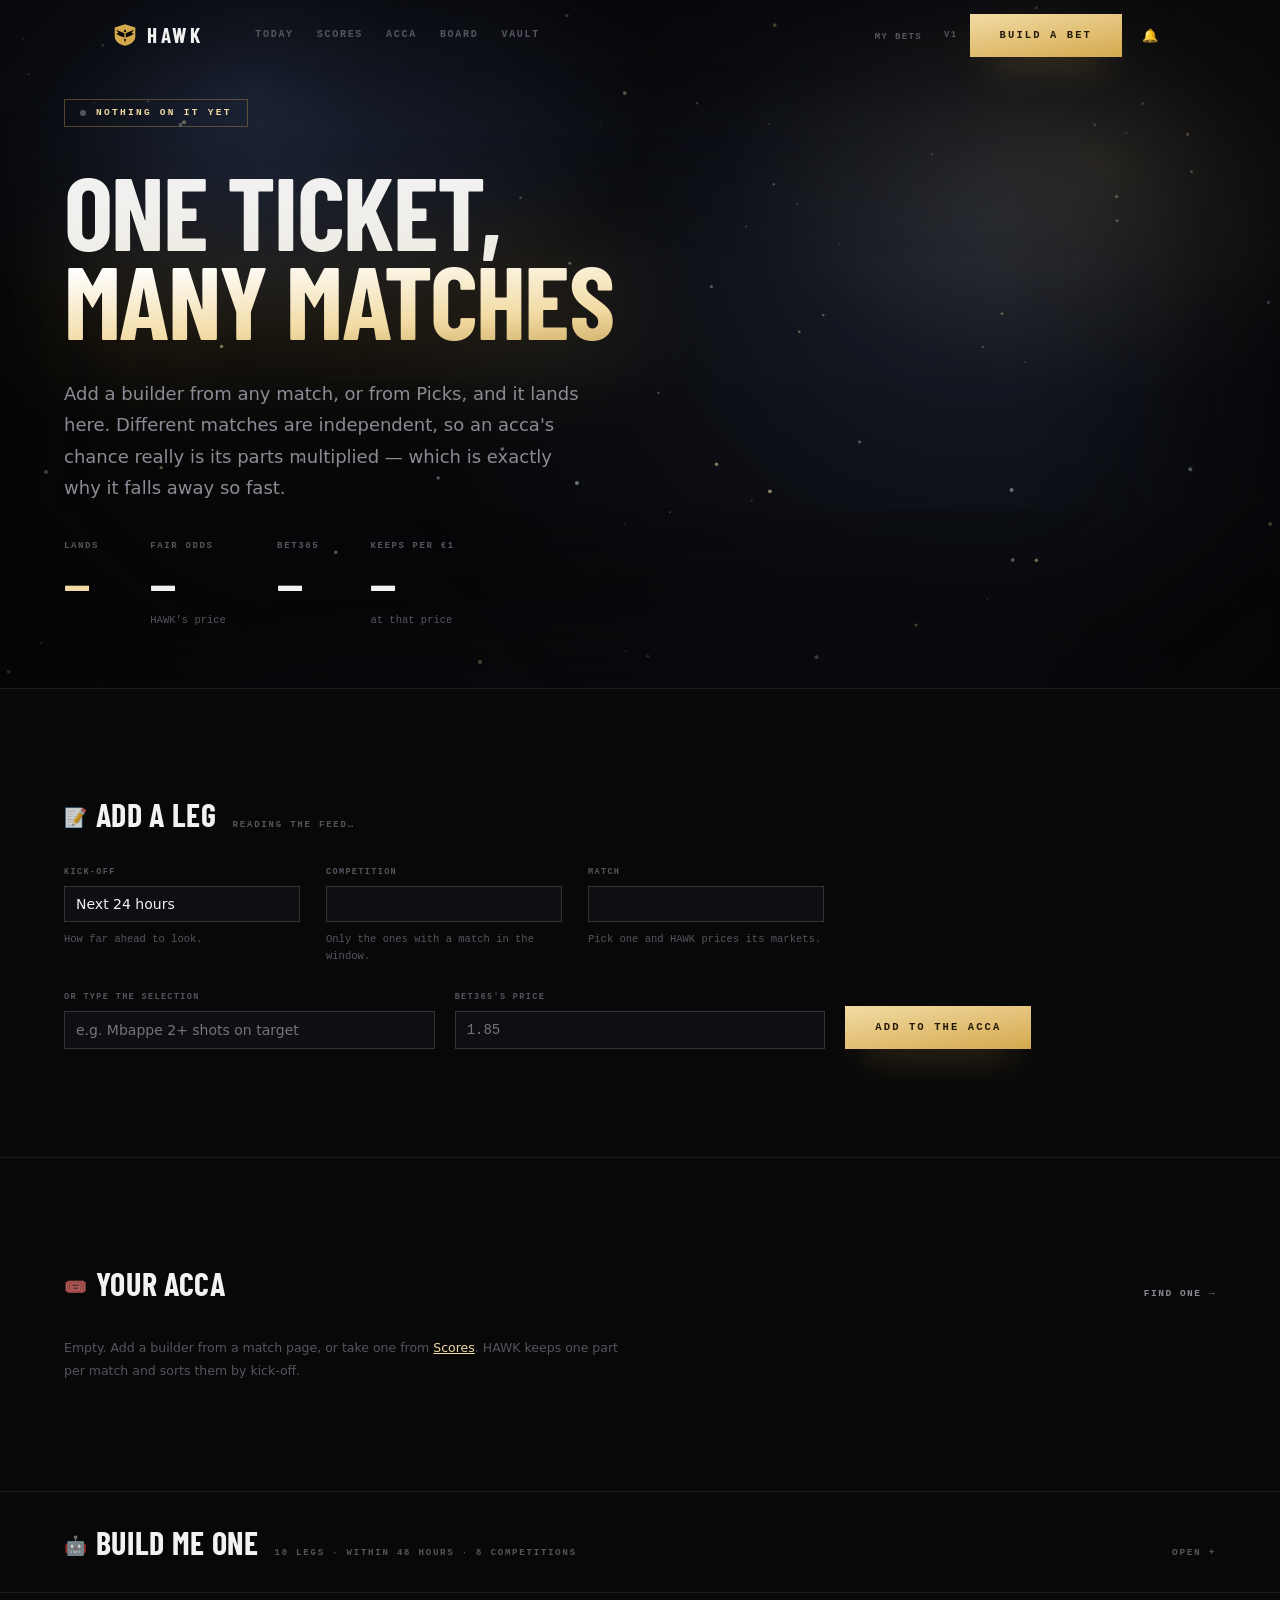
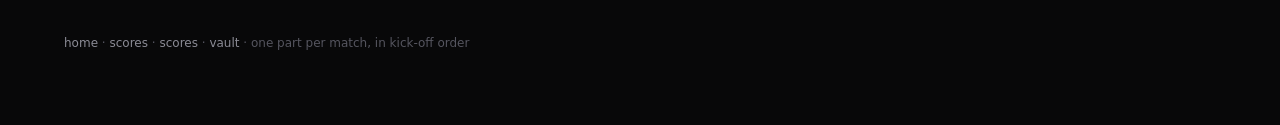
==== commit a37d6f3c: "Emoji on the section headings, the way v1 marks them" ====
--- a/acca/index.html
+++ b/acca/index.html
@@ -41,7 +41,7 @@
      ===================================================================== -->
 <section class="calm" id="addSec">
   <div class="wrap">
-    <div class="lede"><h3>Add a leg</h3><span class="n" id="addN">reading the feed…</span></div>
+    <div class="lede"><h3><span class="emj">📝</span>Add a leg</h3><span class="n" id="addN">reading the feed…</span></div>
     <div class="set" style="max-width:760px">
       <div><label for="aWhen">Kick-off</label><select id="aWhen"></select>
         <div class="hint">How far ahead to look.</div></div>
@@ -66,7 +66,7 @@
 
 <section class="calm" id="boardSec">
   <div class="wrap">
-    <div class="lede"><h3>Your acca</h3><span class="n" id="boardN"></span>
+    <div class="lede"><h3><span class="emj">🎟️</span>Your acca</h3><span class="n" id="boardN"></span>
       <a href="../scores/">Find one →</a></div>
     <div id="board"></div>
     <p class="note" id="weak" hidden></p>
@@ -75,7 +75,7 @@
 
 <section class="calm" id="checkSec" hidden>
   <div class="wrap">
-    <div class="lede"><h3>Is it worth it</h3><span class="n" id="checkN"></span></div>
+    <div class="lede"><h3><span class="emj">⚖️</span>Is it worth it</h3><span class="n" id="checkN"></span></div>
     <div class="two">
       <div>
         <div class="set" style="max-width:560px">
@@ -108,7 +108,7 @@
 </section>
 
 <details class="calm fold" data-fold="monster">
-  <summary><div class="wrap"><div class="lede"><h3>Build me one</h3>
+  <summary><div class="wrap"><div class="lede"><h3><span class="emj">🤖</span>Build me one</h3>
     <span class="n" id="monN"></span><span class="mk-t"></span></div></div></summary>
   <div class="wrap">
     <p class="note" style="margin-top:0">HAWK checks every fixture in the window and takes the best
@@ -127,7 +127,7 @@
     </div>
 
     <details class="fold" data-fold="monLeagues" style="margin-top:26px">
-      <summary><div class="lede"><h3 style="font-size:17px">Competitions</h3>
+      <summary><div class="lede"><h3 style="font-size:17px"><span class="emj">🌍</span>Competitions</h3>
         <span class="n" id="mLgN"></span><span class="mk-t"></span></div></summary>
       <div class="lgs" id="mLgs"></div>
     </details>
--- a/assets/hawk.css
+++ b/assets/hawk.css
@@ -83,6 +83,16 @@
 .nav .links a:hover{color:var(--text)}
 .nav .links a[aria-current]{color:var(--gold-hi);border-bottom-color:var(--gold)}
 .nav .right{position:relative;margin-left:auto;display:flex;align-items:center;gap:12px;flex:none}
+/* My bets: quiet with nothing on, lit with its count the moment there is */
+.nav .mine{display:inline-flex;align-items:center;gap:7px;text-decoration:none;
+  color:var(--faint);font:700 9px/1 var(--mono);letter-spacing:.15em;text-transform:uppercase;
+  padding:7px 10px;box-shadow:inset 0 0 0 1px transparent;
+  transition:color .35s var(--film),box-shadow .35s var(--film)}
+.nav .mine:hover{color:var(--gold-hi)}
+.nav .mine.on{color:var(--gold-hi);box-shadow:inset 0 0 0 1px var(--gold)}
+.nav .mine i{display:grid;place-items:center;min-width:16px;height:16px;padding:0 4px;
+  font:700 9px/1 var(--mono);font-style:normal;background:var(--gold);color:var(--ink)}
+@media (max-width:760px){ .nav .mine{letter-spacing:.1em;padding:7px 8px} }
 .nav .old{text-decoration:none;color:var(--faint);
   font:700 9px/1 var(--mono);letter-spacing:.15em;text-transform:uppercase;
   transition:color .35s var(--film)}
@@ -291,6 +301,12 @@
 .lede{display:flex;align-items:baseline;gap:16px;flex-wrap:wrap;margin-bottom:clamp(24px,3.6vw,38px)}
 .lede h3{margin:0;font-family:var(--disp);font-weight:700;text-transform:uppercase;
   font-size:clamp(22px,2.8vw,32px);line-height:1;letter-spacing:.02em}
+/* An emoji on a heading is drawn in full colour at the font's own size,
+   which next to Barlow Condensed caps makes it the loudest thing in the
+   row. Wrapped rather than left as a bare character, because ::first-letter
+   would have shrunk the first letter of every heading that has no emoji. */
+.emj{display:inline-block;margin-right:.44em;font-size:.58em;opacity:.8;
+  vertical-align:.16em;filter:saturate(.85)}
 .lede .n{font:700 9px/1 var(--mono);letter-spacing:.2em;text-transform:uppercase;color:var(--faint)}
 .lede a{margin-left:auto;text-decoration:none;color:var(--muted);
   font:700 9.5px/1 var(--mono);letter-spacing:.16em;text-transform:uppercase;
@@ -337,6 +353,63 @@
 .achip.val{box-shadow:inset 0 0 0 1px rgba(79,212,134,.5)}
 .achip.val .r{color:var(--up)}
 
+/* THE BUILDER IN THE RAIL — v1's own treatment, blue button and all.
+   The blue is the one colour in HAWK that is not gold. It is here on
+   purpose: it belongs to the one control that DOES something rather than
+   describing something, and Lewzu picked it off v1 on 25 Oct.
+   The rail is 340px, so the settings stack instead of sitting in a row —
+   which is what v1 does at the same width. */
+.rbuild{background:var(--raise);padding:clamp(14px,1.8vw,18px);margin-bottom:16px;
+  box-shadow:inset 0 0 0 1px var(--rule-2)}
+/* v1's build button: blue, rounded, and the only one on the site. */
+.rbuild .btn.wide{display:flex;width:100%;align-items:center;justify-content:center;gap:9px;
+  margin-bottom:10px;border:0;border-radius:12px;cursor:pointer;padding:15px;
+  background:linear-gradient(180deg,#9db0ee,#7b90dd);color:#0c1026;
+  font:800 13.5px/1 var(--sans);letter-spacing:.02em;text-transform:none;box-shadow:none}
+.rbuild .btn.wide:hover{background:linear-gradient(180deg,#aebbf2,#8ca0e6)}
+.rbuild .btn.wide::before{content:"⚡"}
+/* the settings bar under it, and the fold it opens */
+.rbuild .fold > summary{border-radius:11px;padding:10px 12px;
+  box-shadow:inset 0 0 0 1px rgba(141,162,232,.4)}
+.rbuild .fold > summary:hover{box-shadow:inset 0 0 0 1px rgba(141,162,232,.7)}
+.rbuild .fold .lede h3{font:700 10.5px/1 var(--sans);letter-spacing:.1em;
+  text-transform:uppercase;color:var(--navy-hi)}
+.rbuild .fold > summary .mk-t{color:var(--navy-hi)}
+.rbuild .fold > summary .mk-t::after{content:"OPEN"}
+.rbuild .fold[open] > summary .mk-t::after{content:"CLOSE"}
+.rbuild .fold .lede .n{display:none}
+/* boxed settings, v1's rounded fields with a tiny label above the value */
+.rbuild .set{gap:9px}
+.rbuild .set label{margin-bottom:0}
+.rbuild .set select,.rbuild .set input[type=number]{border-radius:11px;background:none;
+  box-shadow:inset 0 0 0 1px var(--rule-2);padding:9px 11px;font-size:13px}
+.rbuild .set .hint{display:none}
+.rbuild .set .chk{padding-top:0}
+/* the two rule cards at the foot, with their switches */
+.rbuild .sw{gap:8px;margin-top:10px}
+.rbuild .sw button{border-radius:11px;padding:10px 11px;min-width:0;width:100%;
+  box-shadow:inset 0 0 0 1px var(--rule-2)}
+.rbuild .sw button b{font:600 11.5px/1.3 var(--sans);letter-spacing:0;
+  text-transform:none;color:var(--navy-hi)}
+.rbuild .sw button span{margin-top:4px;font-size:10px;line-height:1.45}
+.rbuild .sw button[aria-pressed="true"]{box-shadow:inset 0 0 0 1px rgba(141,162,232,.6)}
+.rbuild .sw button[aria-pressed="true"] b{color:#c3cdf7}
+/* the preset prices as pills */
+.rbuild .opts button,.rbuild .aim{border-radius:999px}
+.rbuild .fold.bare{border-bottom:0;padding-bottom:0}
+.rbuild .fold > summary .lede{margin-bottom:0}
+.rbuild .fold[open] > summary .lede{margin-bottom:clamp(14px,1.8vw,20px)}
+.rbuild .lede h3{font-size:clamp(14px,1.4vw,16px)}
+.rbuild .set{grid-template-columns:1fr;gap:16px}
+.rbuild .sw button{min-width:0;width:100%}
+.rbuild .opts button{flex:1 1 42%}
+.rbuild .note{font-size:11.5px}
+.rbuild .built li{grid-template-columns:18px minmax(0,1fr);row-gap:4px}
+.rbuild .built li b{grid-column:2;text-align:left}
+@media (max-width:920px){
+  .rbuild .set{grid-template-columns:repeat(auto-fit,minmax(170px,1fr))}
+}
+
 /* A fold that lives INSIDE a column rather than being a band across the
    page: no section padding of its own, and a rule under it to separate it
    from the markets below. */
@@ -346,10 +419,86 @@
 .fold.bare[open] > summary .lede{margin-bottom:clamp(20px,2.6vw,30px)}
 .two .selh{margin-top:clamp(30px,3.6vw,46px)}
 
+/* A fold inside a fold. Five reference blocks were five full bands across
+   the page and five screens of air before you reached anything; nested they
+   are five lines under one heading. */
+.subs{padding-top:4px}
+.sub.fold{border-top:1px solid var(--rule);padding:0}
+.sub.fold:not([open]){padding-block:clamp(15px,2vw,22px)}
+.sub.fold[open]{padding-block:clamp(15px,2vw,22px) clamp(30px,4.4vw,58px)}
+.sub.fold > summary .lede{margin-bottom:0}
+.sub.fold[open] > summary .lede{margin-bottom:clamp(18px,2.4vw,26px)}
+.sub.fold .lede h3{font-size:clamp(16px,1.7vw,20px)}
+.sub.fold > summary .mk-t{font-size:8.5px}
+
 /* what auto-settle did, in a line */
 .note.as{margin:-14px 0 20px;color:var(--muted)}
 .note.as b{color:var(--gold-hi);font-weight:600}
 .lede .tbtn{margin-left:auto;align-self:center}
+/* the bankroll's own history: what it was, what it became, and why */
+.bklog{display:grid;gap:1px;background:var(--rule)}
+.bklog .r{display:grid;grid-template-columns:minmax(0,1fr) 92px 112px;gap:14px;align-items:center;
+  background:var(--ink);padding:12px 13px;font-size:13px}
+.bklog .r .w b{display:block;font:400 13px/1.4 var(--mono);color:var(--text)}
+.bklog .r .w i{display:block;margin-top:4px;font:400 11px/1.5 var(--sans);
+  font-style:normal;color:var(--faint)}
+.bklog .r .d{text-align:right;font:400 12.5px/1 var(--mono);
+  font-variant-numeric:tabular-nums;color:var(--muted)}
+.bklog .r .d.up{color:var(--up)}
+.bklog .r .d.dn{color:var(--down)}
+.bklog .r time{text-align:right;font:400 10.5px/1 var(--mono);color:var(--faint)}
+@media (max-width:620px){
+  .bklog .r{grid-template-columns:minmax(0,1fr) auto}
+  .bklog .r time{grid-column:1/-1;text-align:left}
+}
+/* Edit / Reuse: quieter than Won / Lost, because they are not the job */
+.rcpt .act.minor{margin-top:8px}
+.rcpt .act.minor button{color:var(--faint);box-shadow:inset 0 0 0 1px var(--rule)}
+.rcpt .act.minor button:hover{color:var(--gold-hi);box-shadow:inset 0 0 0 1px var(--gold)}
+.rcpt .act input{width:88px;background:var(--ink);border:0;color:var(--text);
+  box-shadow:inset 0 0 0 1px var(--rule-2);padding:6px 8px;
+  font:400 11.5px/1 var(--mono);font-variant-numeric:tabular-nums}
+/* the QR, big enough to scan at arm's length */
+.qrbox{text-align:center}
+.qrbox img{display:inline-block;background:#fff;padding:10px;image-rendering:pixelated}
+
+/* ------------------------------------------------------- the meta strip
+   What is true about the fixture and what you can do about it, on one line
+   under the hero. The referee carries a gold edge because his cards a game
+   multiplies every cards line — the rest is context and is drawn as such. */
+/* It sits in the HERO, under the win bar, because these are facts about the
+   fixture rather than a section of the page. A rule above it only: it is the
+   last thing in the hero and a line under it would fence off the page. */
+.meta{display:flex;align-items:center;gap:8px;flex-wrap:wrap;
+  margin-top:clamp(20px,2.6vw,30px);padding-top:clamp(16px,2vw,22px);
+  border-top:1px solid var(--rule);
+  animation:rise .9s .5s var(--film) both}
+.meta .bit{display:inline-flex;align-items:center;gap:7px;padding:7px 11px;
+  font:400 11px/1 var(--mono);color:var(--muted);box-shadow:inset 0 0 0 1px var(--rule)}
+.meta .bit i{font-style:normal;opacity:.85}
+.meta .bit b{color:var(--text);font-weight:400}
+.meta .bit.q{color:var(--faint)}
+.meta .bit.warn{color:var(--gold-hi);box-shadow:inset 0 0 0 1px rgba(212,169,78,.35)}
+.meta .sp{flex:1}
+/* the bell and the table button move in here, so they take the row's shape */
+.meta button.bit,.meta .fol,.meta .tbtn{appearance:none;border:0;background:none;cursor:pointer;
+  height:auto;width:auto;padding:7px 11px;font:400 11px/1 var(--mono);letter-spacing:0;
+  text-transform:none;color:var(--muted);box-shadow:inset 0 0 0 1px var(--rule);
+  transition:color .3s var(--film),box-shadow .3s var(--film)}
+.meta button.bit:hover,.meta .fol:hover,.meta .tbtn:hover{
+  color:var(--gold-hi);box-shadow:inset 0 0 0 1px var(--gold)}
+.meta .fol.on{color:var(--gold-hi);box-shadow:inset 0 0 0 1px var(--gold)}
+@media (max-width:620px){ .meta .sp{display:none} }
+
+/* The four expected numbers, out rather than folded: the bar says who wins,
+   these say what the game looks like. */
+.two > main > #numWrap{margin-bottom:clamp(18px,2.4vw,28px)}
+
+/* Correct score inside the left column: the grid it used expected a full
+   page width, and a fixed aside in a column that is already narrow leaves
+   it nowhere to go. Two columns only once there is room for two. */
+.csplit{display:grid;grid-template-columns:1fr;gap:clamp(20px,2.6vw,32px);align-items:start}
+@media (min-width:1240px){.csplit{grid-template-columns:minmax(0,1fr) 250px}}
 .skel{color:var(--faint);font:400 13px/1.8 var(--sans)}
 .note{margin:clamp(18px,2.4vw,26px) 0 0;max-width:70ch;font-size:12.5px;line-height:1.8;color:var(--faint)}
 .note b{color:var(--muted)}
@@ -445,7 +594,10 @@
    ======================================================================== */
 .two{display:grid;grid-template-columns:minmax(0,1fr) 340px;gap:clamp(24px,3vw,44px);
   align-items:start}
-.two .rail{position:sticky;top:26px}
+/* 26px put it UNDER the nav, which is fixed, 71px tall and sits at z-index 80
+   — so the slip stuck itself behind the bar and the right-hand side read as
+   empty. It has to clear the bar, not hide behind it. */
+.two .rail{position:sticky;top:88px}
 @media (max-width:920px){
   .two{grid-template-columns:1fr}
   .two .rail{position:static}
@@ -664,7 +816,15 @@
 .built li b{font:400 12px/1 var(--mono);font-variant-numeric:tabular-nums;color:var(--muted)}
 
 /* the slip. The one bright thing below the fold, because the combined price
-   is what the whole page is for. */
+   is what the whole page is for.
+
+   It used to be bare text in the right-hand column: no edge, no surface. On
+   a black page an EMPTY slip is then invisible, so the whole right side read
+   as waste. V1's Bet Slip was a panel with a gold edge that was always
+   there, whether or not anything was on it — you could see where the ticket
+   was going to appear. Same here. */
+.slip{background:var(--raise);padding:clamp(16px,2vw,22px);
+  box-shadow:inset 0 0 0 1px rgba(212,169,78,.34),0 26px 60px -34px #000}
 .slip .hd{display:flex;align-items:baseline;gap:12px;padding-bottom:16px;
   border-bottom:1px solid var(--rule)}
 .slip .hd h4{margin:0;font-family:var(--disp);font-weight:700;text-transform:uppercase;
@@ -1339,7 +1499,7 @@
    rather than the page's own black, or a slip on a dark page is a rectangle
    you cannot see the edge of.
    ======================================================================= */
-.rcpt{--z:10px;position:relative;background:#000;
+.rcpt{--z:10px;position:relative;background:#17171d;
   padding:clamp(16px,2vw,22px) clamp(14px,1.8vw,20px);margin:0 0 14px;
   -webkit-mask:
     conic-gradient(from 135deg at top,#0000,#000 1deg 89deg,#0000 90deg) top/var(--z) var(--z) repeat-x,
@@ -1353,23 +1513,23 @@
      drop-shadow follows the MASK's alpha rather than the box, so it traces
      the teeth — a hairline to draw them and a soft one to lift the slip off
      the page. A border could not do this: there is no border left to draw. */
-  filter:drop-shadow(0 0 .6px rgba(242,242,242,.34))
-         drop-shadow(0 8px 22px rgba(0,0,0,.85));}
+  filter:drop-shadow(0 0 .6px rgba(242,242,242,.5))
+         drop-shadow(0 10px 26px rgba(0,0,0,.9));}
 .rcpt .rhd{text-align:center;padding-bottom:12px;margin-bottom:12px;
   border-bottom:1px dashed var(--rule-2)}
 .rcpt .rhd h4{margin:0;font-family:var(--disp);font-weight:700;text-transform:uppercase;
   font-size:17px;line-height:1.2;letter-spacing:.05em;color:var(--text)}
-.rcpt .rwhen{font:400 10px/1.6 var(--mono);color:var(--faint);margin-top:5px;letter-spacing:.07em}
-.rcpt .rlegs{margin:0;padding:0;list-style:none;font:400 12px/1.6 var(--mono);color:var(--muted)}
+.rcpt .rwhen{font:400 10px/1.6 var(--mono);color:#8e8e9a;margin-top:5px;letter-spacing:.07em}
+.rcpt .rlegs{margin:0;padding:0;list-style:none;font:400 12px/1.65 var(--mono);color:#d8d8e2}
 .rcpt .rlegs li{display:flex;gap:10px;padding:5px 0;align-items:flex-start}
-.rcpt .rlegs .tk{flex:none;width:11px;text-align:center}
-.rcpt .rlegs .tk.w{color:var(--up)}
-.rcpt .rlegs .tk.l{color:var(--down)}
-.rcpt .rlegs .tk.v,.rcpt .rlegs .tk.u{color:var(--gold)}
-.rcpt .rlegs .tk.o{color:var(--faint)}
+.rcpt .rlegs .rtk{flex:none;width:11px;text-align:center;line-height:1.6}
+.rcpt .rlegs .rtk.w{color:var(--up)}
+.rcpt .rlegs .rtk.l{color:var(--down)}
+.rcpt .rlegs .rtk.v,.rcpt .rlegs .rtk.u{color:var(--gold)}
+.rcpt .rlegs .rtk.o{color:var(--faint)}
 .rcpt .rlegs .lb{flex:1;min-width:0}
-.rcpt .rsum{margin-top:12px;padding-top:11px;border-top:1px dashed var(--rule-2);
-  font:400 12px/1.9 var(--mono);color:var(--muted);font-variant-numeric:tabular-nums}
+.rcpt .rsum{margin-top:12px;padding-top:11px;border-top:1px dashed rgba(242,242,242,.22);
+  font:400 12px/1.9 var(--mono);color:#a6a6b2;font-variant-numeric:tabular-nums}
 .rcpt .rsum div{display:flex;justify-content:space-between;gap:14px}
 .rcpt .rsum .big{font-family:var(--disp);font-weight:700;font-size:23px;line-height:1.25;
   color:var(--gold-hi)}
@@ -1400,17 +1560,20 @@
 .bt .pl{text-align:right;font-family:var(--disp);font-weight:700;font-size:20px;line-height:1;
   font-variant-numeric:tabular-nums}
 .bt .pl.up{color:var(--up)}.bt .pl.dn{color:var(--down)}.bt .pl.q{color:var(--faint)}
-.bt .act{grid-column:1/-1;display:flex;gap:8px;flex-wrap:wrap;margin-top:4px}
-.bt .act button{appearance:none;cursor:pointer;padding:8px 14px;border:0;background:var(--raise);
+.bt .act,.rcpt .act{grid-column:1/-1;display:flex;gap:7px;flex-wrap:wrap;margin-top:4px}
+.bt .act button,.rcpt .act button{appearance:none;cursor:pointer;padding:9px 15px;border:0;background:var(--raise);
   color:var(--muted);font:700 9px/1 var(--mono);letter-spacing:.15em;text-transform:uppercase;
   box-shadow:inset 0 0 0 1px var(--rule-2);transition:all .35s var(--film)}
-.bt .act button:hover{color:var(--text)}
-.bt .act button.w:hover{color:var(--up);box-shadow:inset 0 0 0 1px rgba(79,212,134,.5)}
-.bt .act button.l:hover{color:var(--down);box-shadow:inset 0 0 0 1px rgba(255,107,127,.5)}
-.bt .act button.c:hover{color:var(--gold-hi);box-shadow:inset 0 0 0 1px var(--gold)}
-.bt .act input{width:104px;padding:8px 11px;border:0;background:var(--ink);color:var(--text);
+.bt .act button:hover,.rcpt .act button:hover{color:var(--text);transform:translateY(-1px)}
+.bt .act button.w,.rcpt .act button.w{color:rgba(79,212,134,.75);box-shadow:inset 0 0 0 1px rgba(79,212,134,.3)}
+.bt .act button.w:hover,.rcpt .act button.w:hover{color:var(--up);box-shadow:inset 0 0 0 1px var(--up),0 6px 18px -8px rgba(79,212,134,.6)}
+.bt .act button.l,.rcpt .act button.l{color:rgba(255,107,127,.75);box-shadow:inset 0 0 0 1px rgba(255,107,127,.3)}
+.bt .act button.l:hover,.rcpt .act button.l:hover{color:var(--down);box-shadow:inset 0 0 0 1px var(--down),0 6px 18px -8px rgba(255,107,127,.6)}
+.bt .act button.c,.rcpt .act button.c{color:rgba(242,219,164,.72);box-shadow:inset 0 0 0 1px rgba(212,169,78,.3)}
+.bt .act button.c:hover,.rcpt .act button.c:hover{color:var(--gold-hi);box-shadow:inset 0 0 0 1px var(--gold),0 6px 18px -8px rgba(212,169,78,.6)}
+.bt .act input,.rcpt .act input{width:104px;padding:8px 11px;border:0;background:var(--ink);color:var(--text);
   font:400 13px/1 var(--mono);box-shadow:inset 0 0 0 1px var(--rule-2)}
-.bt .act input:focus{outline:0;box-shadow:inset 0 0 0 1px var(--gold)}
+.bt .act input:focus,.rcpt .act input:focus{outline:0;box-shadow:inset 0 0 0 1px var(--gold)}
 
 /* ---------------------------------------------------------- by week
    Eight weeks at a glance. The report below tells you about one week; this
@@ -1771,6 +1934,19 @@
   font:400 11.5px/1 var(--sans);cursor:pointer;box-shadow:inset 0 0 0 1px var(--rule-2);
   transition:box-shadow .2s,color .2s}
 .bellpop .row button:hover{color:var(--gold-hi);box-shadow:inset 0 0 0 1px var(--gold)}
+/* the sound switch is a state, so it reads as one rather than as an action */
+.bellpop .row button[aria-pressed="true"]{color:var(--gold-hi);box-shadow:inset 0 0 0 1px var(--gold)}
+.bellpop .row button[aria-pressed="false"]{color:var(--faint)}
+/* hear each one before a goal goes in */
+.bellpop .hear{display:flex;flex-wrap:wrap;gap:6px;margin:0 0 12px;
+  padding:11px 0 0;border-top:1px solid var(--rule)}
+.bellpop .hear .k{width:100%;font:700 8.5px/1 var(--mono);letter-spacing:.17em;
+  text-transform:uppercase;color:var(--faint);margin-bottom:3px}
+.bellpop .hear button{border:0;cursor:pointer;background:var(--ink);color:var(--muted);
+  padding:6px 9px;font:400 11px/1 var(--sans);
+  box-shadow:inset 0 0 0 1px var(--rule);transition:color .2s,box-shadow .2s}
+.bellpop .hear button:hover{color:var(--gold-hi);box-shadow:inset 0 0 0 1px var(--gold)}
+.bellpop .hear p{width:100%;margin:8px 0 0;font-size:10.5px;color:var(--faint)}
 .bellpop .lg{display:flex;gap:9px;padding:9px 0;border-top:1px solid var(--rule);
   font:400 11.5px/1.5 var(--sans)}
 .bellpop .lg .i{flex:none}
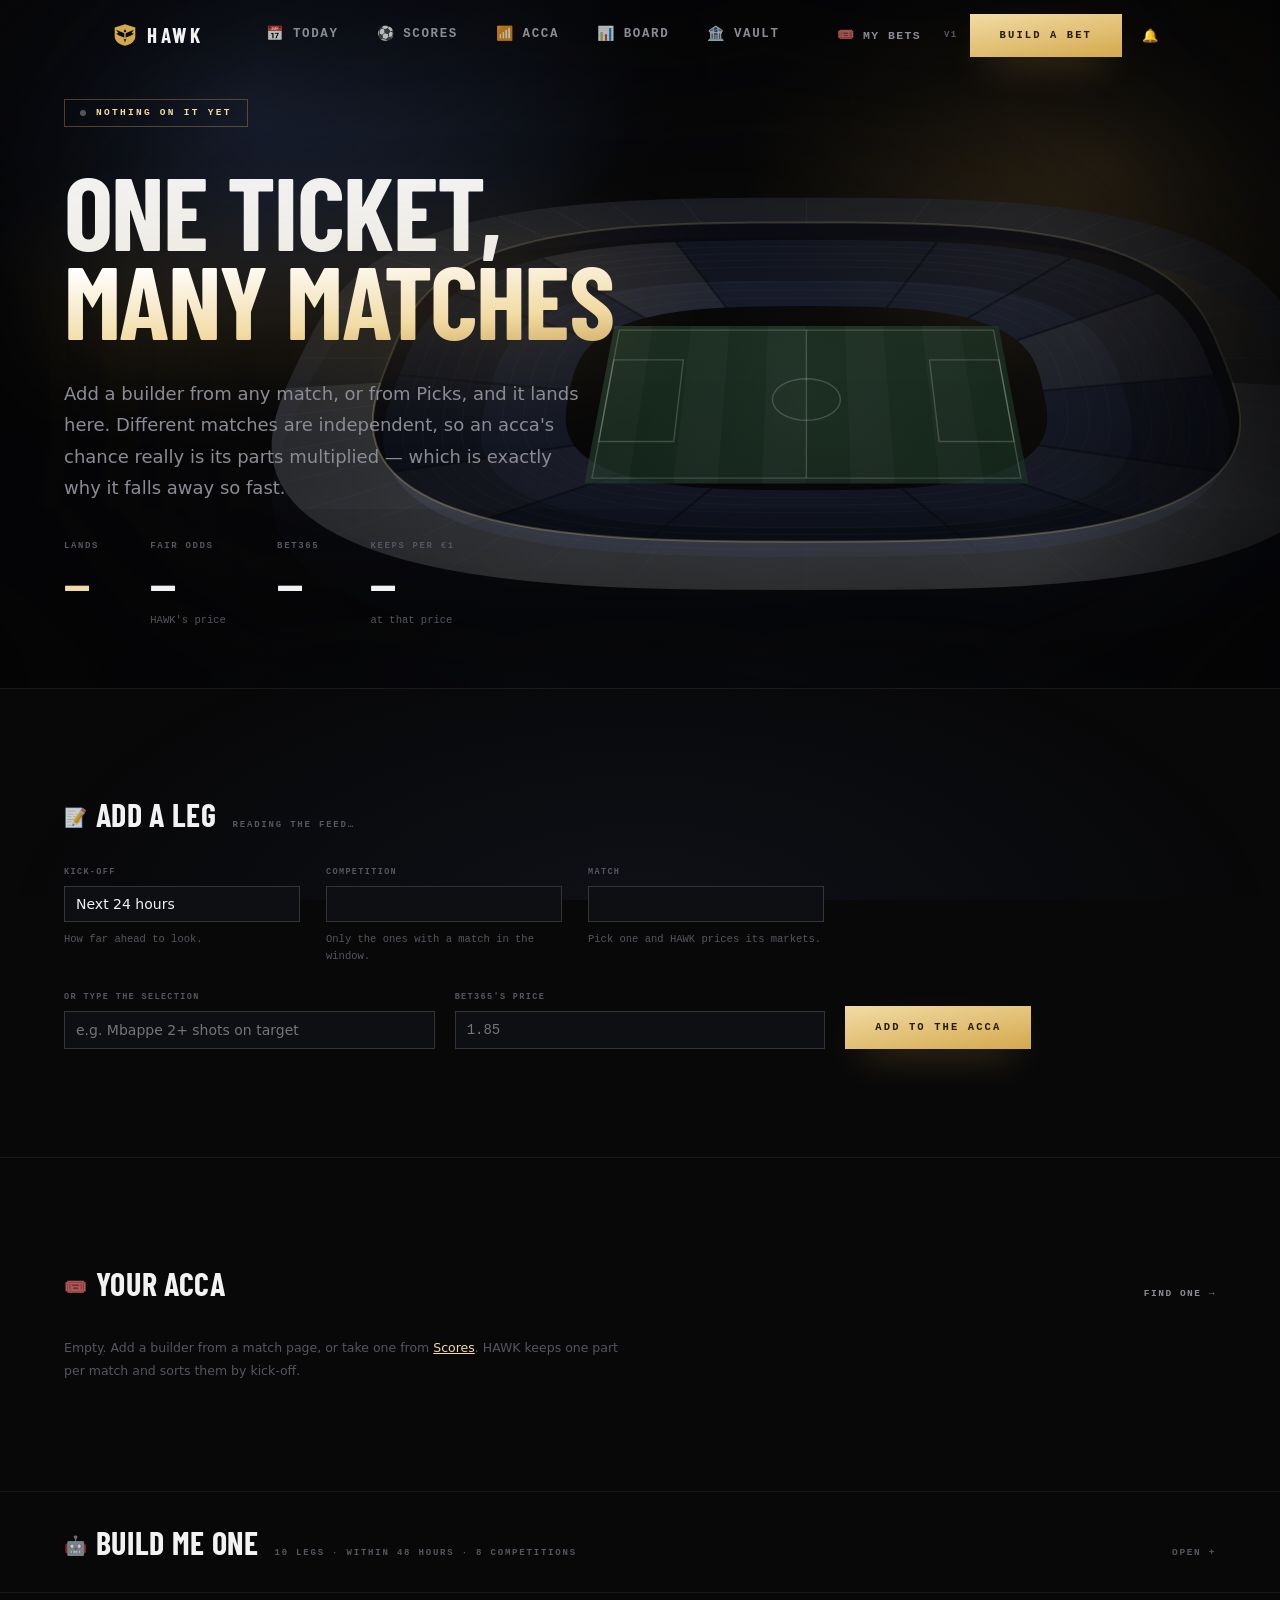
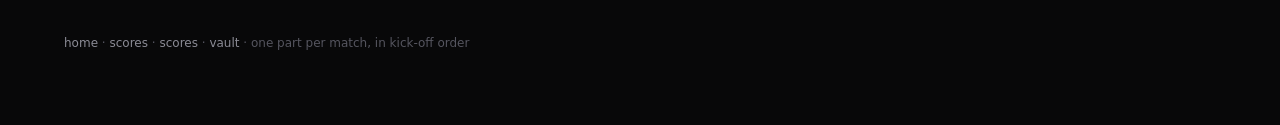
==== commit d765503c: "The Vault looks like it does what it does" ====
--- a/acca/index.html
+++ b/acca/index.html
@@ -16,7 +16,7 @@
 <body>
 
 <header class="hero">
-  <canvas aria-hidden="true"></canvas>
+  <canvas aria-hidden="true" data-bg="ground"></canvas>
   <div class="wrap">
     <span class="tag" id="tag"><span class="dot off"></span>Nothing on it yet</span>
     <h1 class="moment mid" id="moment">One ticket,<span class="q">many matches</span></h1>
--- a/assets/hawk.css
+++ b/assets/hawk.css
@@ -40,6 +40,28 @@
 html{-webkit-text-size-adjust:100%}
 body{margin:0;background:var(--ink);color:var(--text);
   font:400 15px/1.7 var(--sans);-webkit-font-smoothing:antialiased;overflow-x:hidden}
+/* ------------------------------------------------------------- the room
+   Below the hero the page was flat #080809 for its whole length, so every
+   section after the first read as the same dead sheet and the only thing
+   giving the site depth was a canvas you had already scrolled past.
+
+   This is LIGHT, not a surface. The rule the rebuild runs on is that the
+   surfaces stay black and navy only ever arrives as something falling on
+   them — paint a panel navy and it becomes a different theme, lay a navy
+   glow across the black and it stays the same room, lit. So: two large
+   pools, one cool and one gold, at alphas low enough that a screenshot of
+   a card still reads as black.
+
+   FIXED, not scrolled: it is the light in the room rather than a pattern
+   on the page, so it stays put while the content moves through it — and
+   one layer lights a Vault whatever length it grows to. It sits at -1,
+   behind everything in the normal flow, and any panel with a background
+   of its own simply covers it, which is what gives them their edge. */
+body::before{content:"";position:fixed;inset:0;z-index:-1;pointer-events:none;
+  background:
+    radial-gradient(62% 48% at 14% 8%,rgba(107,143,224,.10),transparent 68%),
+    radial-gradient(54% 44% at 88% 34%,rgba(212,169,78,.055),transparent 66%),
+    radial-gradient(72% 52% at 50% 104%,rgba(107,143,224,.07),transparent 70%)}
 a{color:inherit}
 img{display:block;max-width:100%}
 .wrap{width:100%;max-width:var(--max);margin:0 auto}
@@ -76,23 +98,102 @@
 .nav .mark:hover .crest{transform:translateY(-2px);
   filter:drop-shadow(0 6px 14px rgba(212,169,78,.45))}
 .nav .mark:hover .crest .sh{fill:var(--gold-hi)}
-.nav .links{display:flex;gap:clamp(10px,1.8vw,24px);margin-left:clamp(8px,2vw,22px);min-width:0}
-.nav .links a{text-decoration:none;color:var(--faint);white-space:nowrap;
-  font:700 10px/1 var(--mono);letter-spacing:.17em;text-transform:uppercase;
-  padding:7px 0;border-bottom:1px solid transparent;transition:color .35s var(--film)}
-.nav .links a:hover{color:var(--text)}
+/* Bigger, and each one carries its own mark. A row of five identical
+   letterspaced words is read by position rather than by name; an icon in
+   front of each is the thing you actually aim at. */
+.nav .links{display:flex;gap:clamp(6px,1.4vw,16px);margin-left:clamp(8px,2vw,22px);min-width:0}
+.nav .links a{display:inline-flex;align-items:center;gap:8px;text-decoration:none;
+  color:var(--muted);white-space:nowrap;
+  font:700 12.5px/1 var(--mono);letter-spacing:.13em;text-transform:uppercase;
+  padding:10px 11px;border-bottom:2px solid transparent;
+  transition:color .35s var(--film),background .35s var(--film)}
+.nav .links a i{font-style:normal;font-size:14px;line-height:1;opacity:.72;
+  filter:saturate(.85);transition:opacity .35s var(--film),transform .35s var(--film)}
+.nav .links a:hover{color:var(--text);background:rgba(242,242,242,.04)}
+.nav .links a:hover i{opacity:1;transform:translateY(-1px)}
 .nav .links a[aria-current]{color:var(--gold-hi);border-bottom-color:var(--gold)}
+.nav .links a[aria-current] i{opacity:1}
+@media (max-width:980px){
+  .nav .links a{font-size:11px;letter-spacing:.1em;padding:9px 7px;gap:6px}
+  .nav .links a i{font-size:13px}
+}
 .nav .right{position:relative;margin-left:auto;display:flex;align-items:center;gap:12px;flex:none}
+/* ---------------------------------------------------------- the bets drawer
+   v1 opened My bets BESIDE the page rather than navigating to it, because you
+   check what is running while reading a match — and a page jump loses the
+   slip you were halfway through building. */
+.bdrawer{position:fixed;top:0;right:0;bottom:0;width:min(400px,100vw);z-index:420;
+  background:var(--raise);box-shadow:-1px 0 0 var(--rule-2),0 0 90px -20px #000;
+  transform:translate3d(100%,0,0);transition:transform .5s var(--film);
+  display:flex;flex-direction:column;overscroll-behavior:contain}
+.bdrawer.on{transform:none}
+.bdrawer .dhd{display:flex;align-items:center;gap:12px;padding:18px 20px;
+  border-bottom:1px solid var(--rule)}
+.bdrawer .dhd h4{margin:0;font-family:var(--disp);font-weight:700;text-transform:uppercase;
+  font-size:19px;line-height:1;letter-spacing:.03em}
+.bdrawer .dhd .x{margin-left:auto;width:30px;height:30px;border:0;background:none;cursor:pointer;
+  color:var(--faint);font:400 14px/1 var(--sans);transition:color .3s var(--film)}
+.bdrawer .dhd .x:hover{color:var(--text)}
+.bdrawer .dsum{display:grid;grid-template-columns:repeat(3,1fr);gap:1px;background:var(--rule)}
+.bdrawer .dsum > div{background:var(--raise);padding:12px 10px;text-align:center}
+.bdrawer .dsum .k{display:block;font:700 8px/1 var(--mono);letter-spacing:.13em;
+  text-transform:uppercase;color:var(--faint)}
+.bdrawer .dsum .v{display:block;margin-top:6px;font-family:var(--disp);font-weight:700;
+  font-size:19px;line-height:1;font-variant-numeric:tabular-nums}
+.bdrawer .dsum .v.g{color:var(--gold-hi)}
+.bdrawer .dlist{flex:1;overflow-y:auto;overscroll-behavior:contain;padding:14px}
+.bdrawer .dlist::-webkit-scrollbar{width:6px}
+.bdrawer .dlist::-webkit-scrollbar-thumb{background:rgba(242,242,242,.14)}
+.bdrawer .dbet{display:block;text-decoration:none;color:inherit;padding:13px 14px;margin-bottom:9px;
+  background:var(--ink);box-shadow:inset 0 0 0 1px var(--rule);
+  transition:box-shadow .3s var(--film)}
+.bdrawer .dbet:hover{box-shadow:inset 0 0 0 1px var(--rule-2)}
+.bdrawer .dbet .t{display:flex;align-items:baseline;gap:11px}
+.bdrawer .dbet .nm{flex:1;min-width:0;font-size:13px;line-height:1.35}
+.bdrawer .dbet .od{font:700 12px/1 var(--mono);color:var(--gold-hi);font-variant-numeric:tabular-nums}
+.bdrawer .dbet .dl{list-style:none;margin:10px 0 0;padding:0;display:grid;gap:4px}
+.bdrawer .dbet .dl li{display:grid;grid-template-columns:13px minmax(0,1fr);gap:8px;
+  font:400 11px/1.5 var(--mono);color:var(--muted)}
+.bdrawer .dbet .dl i{font-style:normal;text-align:center}
+.bdrawer .dbet .dl i.w{color:var(--up)}
+.bdrawer .dbet .dl i.l{color:var(--down)}
+.bdrawer .dbet .dl i.o{color:var(--faint)}
+.bdrawer .dbet .f{display:flex;justify-content:space-between;gap:12px;margin-top:11px;
+  padding-top:9px;border-top:1px solid var(--rule);font:400 11px/1 var(--mono);color:var(--faint)}
+.bdrawer .dbet .f b{color:var(--gold-hi);font-weight:400}
+.bdrawer .dnone{margin:0;padding:26px 4px;font-size:12.5px;line-height:1.8;color:var(--faint)}
+.bdrawer .dft{padding:14px 20px;border-top:1px solid var(--rule)}
+.bdrawer .dft .btn{width:100%;justify-content:center}
+/* the alerts stack where the drawer now is, so they step aside for it */
+body.drawn .alerts{transform:translate3d(-400px,0,0);transition:transform .5s var(--film)}
+@media (max-width:620px){ body.drawn .alerts{transform:none} }
+
 /* My bets: quiet with nothing on, lit with its count the moment there is */
-.nav .mine{display:inline-flex;align-items:center;gap:7px;text-decoration:none;
-  color:var(--faint);font:700 9px/1 var(--mono);letter-spacing:.15em;text-transform:uppercase;
-  padding:7px 10px;box-shadow:inset 0 0 0 1px transparent;
+.nav .mine{display:inline-flex;align-items:center;gap:8px;text-decoration:none;
+  appearance:none;border:0;background:none;cursor:pointer;
+  color:var(--muted);font:700 11.5px/1 var(--mono);letter-spacing:.12em;text-transform:uppercase;
+  padding:9px 11px;box-shadow:inset 0 0 0 1px transparent;
   transition:color .35s var(--film),box-shadow .35s var(--film)}
 .nav .mine:hover{color:var(--gold-hi)}
 .nav .mine.on{color:var(--gold-hi);box-shadow:inset 0 0 0 1px var(--gold)}
-.nav .mine i{display:grid;place-items:center;min-width:16px;height:16px;padding:0 4px;
-  font:700 9px/1 var(--mono);font-style:normal;background:var(--gold);color:var(--ink)}
+.nav .mine i.ic{font-style:normal;font-size:14px;line-height:1;opacity:.75;filter:saturate(.85)}
+.nav .mine.on i.ic{opacity:1}
+.nav .mine i.ct{display:grid;place-items:center;min-width:17px;height:17px;padding:0 4px;
+  font:700 9.5px/1 var(--mono);font-style:normal;background:var(--gold);color:var(--ink)}
+.nav .mine .tx{font-weight:inherit}
 @media (max-width:760px){ .nav .mine{letter-spacing:.1em;padding:7px 8px} }
+/* On a phone the bar held the crest, My bets, v1, the bell and Build a bet,
+   and the five page links are already hidden by then — it still ran ~100px
+   past the right edge and cut the gold button in half. The count is the part
+   of My bets worth keeping (it is the one number you want without looking
+   for it); the word is not, and v1 is a utility link that can wait until
+   there is room for it. */
+@media (max-width:620px){
+  .nav .mine .tx{display:none}
+  .nav .old{display:none}
+  /* and the last 14px, which were three 12px gaps between four things */
+  .nav .right{gap:6px}
+}
 .nav .old{text-decoration:none;color:var(--faint);
   font:700 9px/1 var(--mono);letter-spacing:.15em;text-transform:uppercase;
   transition:color .35s var(--film)}
@@ -541,6 +642,13 @@
   overflow:hidden;text-overflow:ellipsis;white-space:nowrap}
 
 /* four quiet figures */
+/* Four across, not "as many as fit". The Vault's record is EIGHT tiles now
+   that the W-L-P line and the streak are back, and auto-fit put seven on a
+   wide screen and left the eighth alone on a row of its own looking like a
+   rendering fault. Four gives two full rows at any width that takes them. */
+.grid.m4.rec{grid-template-columns:repeat(4,minmax(0,1fr))}
+@media (max-width:900px){ .grid.m4.rec{grid-template-columns:repeat(2,minmax(0,1fr))} }
+@media (max-width:460px){ .grid.m4.rec{grid-template-columns:1fr} }
 .rec > div{padding:26px 22px}
 .rec .n{font-family:var(--disp);font-weight:700;font-size:clamp(30px,3.6vw,44px);line-height:1;
   font-variant-numeric:tabular-nums}
@@ -809,6 +917,46 @@
 .built .vs{margin-left:auto;text-align:right;font:400 11.5px/1.7 var(--mono);color:var(--faint)}
 .built .vs b{color:var(--text)}
 .built ol{margin:20px 0 0;padding:0;list-style:none}
+/* ------------------------------------------------- why each leg is on it
+   The build used to list the legs and say nothing about any of them. Every
+   figure here was already on the leg — the chance, the book's price, where
+   it opened, what Early Payout adds — and none of it was ever said. */
+.built .verdict{margin-top:20px;padding:15px 17px;
+  box-shadow:inset 0 0 0 1px rgba(255,107,127,.35);background:rgba(255,107,127,.05)}
+.built .verdict.good{box-shadow:inset 0 0 0 1px rgba(79,212,134,.35);background:rgba(79,212,134,.05)}
+.built .verdict b{display:block;margin-bottom:7px;font-family:var(--disp);font-weight:700;
+  font-size:clamp(17px,2vw,21px);line-height:1.15;color:var(--down)}
+.built .verdict.good b{color:var(--up)}
+.built .verdict{font-size:12.5px;line-height:1.7;color:var(--muted)}
+.built .verdict .risk{display:block;margin-top:11px;padding-top:10px;
+  border-top:1px solid var(--rule);font-size:12px;color:var(--text)}
+
+.built ol.whys{list-style:none;margin:18px 0 0;padding:0;display:grid;gap:10px}
+.built li.why{display:block;padding:14px 15px;border-bottom:0;
+  background:var(--raise);box-shadow:inset 0 0 0 1px var(--rule)}
+.built li.why .hd{display:flex;align-items:center;gap:11px}
+.built li.why .hd .i{display:grid;place-items:center;width:22px;height:22px;flex:none;
+  font:700 10px/1 var(--mono);color:var(--ink);background:var(--gold)}
+.built li.why .nm{min-width:0;font-size:14px;line-height:1.3}
+.built li.why .nm small{display:block;margin-top:4px;font:700 8.5px/1 var(--mono);
+  letter-spacing:.15em;text-transform:uppercase;color:var(--faint)}
+.built li.why .nums{display:grid;grid-template-columns:repeat(3,1fr);gap:1px;
+  background:var(--rule);margin:12px 0 0}
+.built li.why .nums > div{background:var(--raise);padding:9px 10px}
+.built li.why .nums .k{font:700 8px/1 var(--mono);letter-spacing:.12em;
+  text-transform:uppercase;color:var(--faint)}
+.built li.why .nums .v{margin-top:6px;font-family:var(--disp);font-weight:700;
+  font-size:19px;line-height:1;font-variant-numeric:tabular-nums}
+.built li.why .nums .s{margin-top:4px;font:400 9.5px/1.3 var(--mono);color:var(--faint)}
+.built li.why ul.lines{list-style:none;margin:12px 0 0;padding:11px 0 0;
+  border-top:1px solid var(--rule);display:grid;gap:8px}
+.built li.why ul.lines li{display:grid;grid-template-columns:18px minmax(0,1fr);gap:10px;
+  align-items:start;padding:0;border:0;font:400 12px/1.65 var(--sans);color:var(--muted)}
+.built li.why ul.lines i{font-style:normal;font-size:11px;opacity:.75;line-height:1.6}
+.built li.why ul.lines b{color:var(--text);font-weight:600}
+.built li.why ul.lines b.up{color:var(--up)}
+@media (max-width:620px){ .built li.why .nums{grid-template-columns:1fr 1fr} }
+
 .built li{display:grid;grid-template-columns:22px minmax(0,1fr) auto;gap:12px;align-items:center;
   padding:11px 0;border-bottom:1px solid var(--rule);font-size:13.5px}
 .built li .i{font:700 10px/1 var(--mono);color:var(--faint)}
@@ -1360,6 +1508,12 @@
   transition:color .3s var(--film),box-shadow .3s var(--film)}
 .lg-row .fol-b:hover{color:var(--text);box-shadow:inset 0 0 0 1px var(--rule-2)}
 .lg-row .fol-b.on{color:var(--gold-hi);box-shadow:inset 0 0 0 1px var(--gold)}
+/* 🔔 is an emoji, and an emoji ignores `color` — so every bell on the page
+   rendered the same gold whether its alert was on or off, which is exactly
+   backwards: gold is supposed to MEAN on. Drain it instead. */
+.lg-row .fol-b{filter:grayscale(1) opacity(.55);transition:filter .3s var(--film)}
+.lg-row .fol-b:hover{filter:grayscale(1) opacity(.9)}
+.lg-row .fol-b.on{filter:none}
 
 /* a bar, not three numbers, at the top of the read */
 .sbar{display:flex;height:4px;gap:1px}
@@ -1443,6 +1597,99 @@
 .filt.sub button{padding:5px 10px;font-size:9px;letter-spacing:.11em;box-shadow:none;color:var(--faint)}
 .filt.sub button:hover{color:var(--text);box-shadow:none}
 .filt.sub button[aria-pressed="true"]{color:var(--gold-hi);box-shadow:inset 0 0 0 1px var(--rule-2)}
+
+/* the mark on a record tile's caption. Grey by default like the bells: on a
+   tile the emoji is a signpost, not a status, and eight colour bursts in a
+   row would read as eight separate alerts. */
+.rec .k i{font-style:normal;font-size:11px;line-height:1;margin-right:6px;
+  filter:grayscale(1);opacity:.65}
+
+/* ------------------------------------------------ the Vault toolbar, from v1
+   Everything it reaches already lived on the page, folded shut, so the Vault
+   could do all of this and looked like it could do none of it. Quiet enough
+   to sit under the hero without competing with it: the bankroll is the only
+   part allowed any gold. */
+.vtools{padding-top:0}
+.vbar{display:flex;align-items:center;gap:14px;flex-wrap:wrap;
+  padding-bottom:26px;border-bottom:1px solid var(--rule)}
+.vgroup{display:flex;align-items:center;gap:4px;flex-wrap:wrap;
+  padding:5px;background:var(--raise);box-shadow:inset 0 0 0 1px var(--rule)}
+.vgroup>button,.vgroup>label{display:inline-flex;align-items:center;gap:8px;cursor:pointer;
+  appearance:none;border:0;background:none;padding:8px 13px;color:var(--muted);
+  font:700 9.5px/1 var(--mono);letter-spacing:.14em;text-transform:uppercase;
+  transition:color .3s var(--film),background .3s var(--film)}
+.vgroup>button:hover,.vgroup>label:hover{color:var(--text);background:rgba(242,242,242,.05)}
+.vgroup i{font-style:normal;font-size:13px;line-height:1;filter:grayscale(1);opacity:.75;
+  transition:filter .3s var(--film),opacity .3s var(--film)}
+.vgroup>button:hover i,.vgroup>label:hover i{filter:none;opacity:1}
+.vgroup .ic{padding:8px 10px}
+/* the bankroll: the one number on the bar, so it is the one thing lit */
+.vbank{display:flex;align-items:center;gap:10px;margin-left:auto;
+  padding:7px 7px 7px 15px;background:var(--raise);
+  box-shadow:inset 0 0 0 1px rgba(212,169,78,.45)}
+.vbank>div{display:grid;gap:3px}
+.vbank .k{font:700 8.5px/1 var(--mono);letter-spacing:.16em;text-transform:uppercase;color:var(--faint)}
+.vbank .v{font:700 19px/1 var(--disp);letter-spacing:.01em;color:var(--gold-hi);
+  font-variant-numeric:tabular-nums}
+.vbank .ic{appearance:none;border:0;cursor:pointer;padding:9px 11px;
+  background:var(--ink);box-shadow:inset 0 0 0 1px var(--rule);
+  transition:box-shadow .3s var(--film)}
+.vbank .ic:hover{box-shadow:inset 0 0 0 1px var(--gold)}
+.vbank .ic i{font-style:normal;font-size:13px;line-height:1;filter:grayscale(1);opacity:.8;
+  transition:filter .3s var(--film),opacity .3s var(--film)}
+.vbank .ic:hover i{filter:none;opacity:1}
+@media (max-width:620px){
+  .vbar{gap:10px}
+  .vgroup{width:100%;justify-content:space-between}
+  .vgroup>button,.vgroup>label{padding:8px 9px;letter-spacing:.1em;font-size:9px}
+  .vbank{margin-left:0;width:100%}
+}
+
+/* ------------------------------------------------- the quick chips, from v1
+   A key you press, not a box you tick: the icon leads, the label is plain
+   sentence case rather than the mono caps used everywhere else, because
+   these are the names Bet365 prints and changing their spelling here is
+   how a selection stops matching the one on your slip. */
+.qck{margin:0 0 30px;padding:20px;background:var(--raise);
+  box-shadow:inset 0 0 0 1px var(--rule)}
+.qck .qhd{display:flex;align-items:baseline;gap:12px;flex-wrap:wrap;margin:0 0 14px}
+.qck .qhd h4{margin:0;font:700 13px/1 var(--disp);letter-spacing:.06em;text-transform:uppercase;
+  color:var(--gold-hi);display:flex;align-items:center;gap:8px}
+.qck .qhd .n{font:400 10.5px/1.4 var(--mono);letter-spacing:.1em;
+  text-transform:uppercase;color:var(--faint)}
+.qck .filt.sub{margin:0 0 14px}
+.qgrid{display:grid;gap:7px;grid-template-columns:repeat(auto-fill,minmax(232px,1fr));
+  max-height:296px;overflow-y:auto;padding-right:4px}
+.qgrid::-webkit-scrollbar{width:6px}
+.qgrid::-webkit-scrollbar-thumb{background:rgba(242,242,242,.14)}
+.qk{display:flex;align-items:center;gap:9px;width:100%;text-align:left;
+  appearance:none;border:0;cursor:pointer;padding:10px 12px;
+  background:var(--ink);color:var(--muted);font:400 13px/1.3 var(--sans);
+  box-shadow:inset 0 0 0 1px var(--rule);
+  transition:color .25s var(--film),box-shadow .25s var(--film),background .25s var(--film)}
+.qk:hover{color:var(--text);box-shadow:inset 0 0 0 1px var(--rule-2)}
+.qk i{font-style:normal;font-size:14px;line-height:1;flex:none;opacity:.8}
+.qk.on{color:var(--gold-hi);background:rgba(212,169,78,.08);
+  box-shadow:inset 0 0 0 1px var(--gold)}
+.qk.on i{opacity:1}
+/* what the taps have built so far, which is ONE leg and should look like one */
+.qsel{display:flex;align-items:center;gap:7px;flex-wrap:wrap;
+  margin-top:16px;padding-top:15px;border-top:1px solid var(--rule)}
+.qsel .k{width:100%;margin-bottom:3px;font:700 8.5px/1 var(--mono);
+  letter-spacing:.16em;text-transform:uppercase;color:var(--faint)}
+.qsel .q{display:inline-flex;align-items:center;gap:7px;padding:5px 7px 5px 10px;
+  background:rgba(212,169,78,.09);color:var(--gold-hi);
+  font:400 12px/1.3 var(--sans);box-shadow:inset 0 0 0 1px rgba(212,169,78,.4)}
+.qsel .q button{appearance:none;border:0;background:none;cursor:pointer;padding:0 2px;
+  color:var(--gold-hi);font-size:11px;line-height:1;opacity:.7}
+.qsel .q button:hover{opacity:1;color:var(--red)}
+.qsel .clr{appearance:none;border:0;background:none;cursor:pointer;padding:5px 8px;
+  color:var(--faint);font:700 9px/1 var(--mono);letter-spacing:.14em;text-transform:uppercase}
+.qsel .clr:hover{color:var(--red)}
+@media (max-width:560px){
+  .qck{padding:15px}
+  .qgrid{grid-template-columns:1fr;max-height:248px}
+}
 
 /* a day of tickets, folded. The day is the unit you look for in a Vault, so
    the day is the row: what it cost or made, and how many landed, without
@@ -1963,6 +2210,11 @@
 .fol:hover{color:var(--text);box-shadow:inset 0 0 0 1px rgba(242,242,242,.3)}
 .fol.on{color:var(--gold-hi);box-shadow:inset 0 0 0 1px var(--gold)}
 .fol.bet{color:var(--gold-hi);box-shadow:inset 0 0 0 1px var(--gold);cursor:default}
+/* Same as the per-row bell. The label is set with textContent, so there is no
+   inner element to hang this on — but the button's own text is already grey,
+   so draining the whole button only actually drains the emoji. */
+.fol{filter:grayscale(1);transition:color .3s var(--film),box-shadow .3s var(--film),filter .3s var(--film)}
+.fol.on,.fol.bet{filter:none}
 
 @media (max-width:560px){
   .alerts{right:8px;left:8px;bottom:auto;top:8px;width:auto}
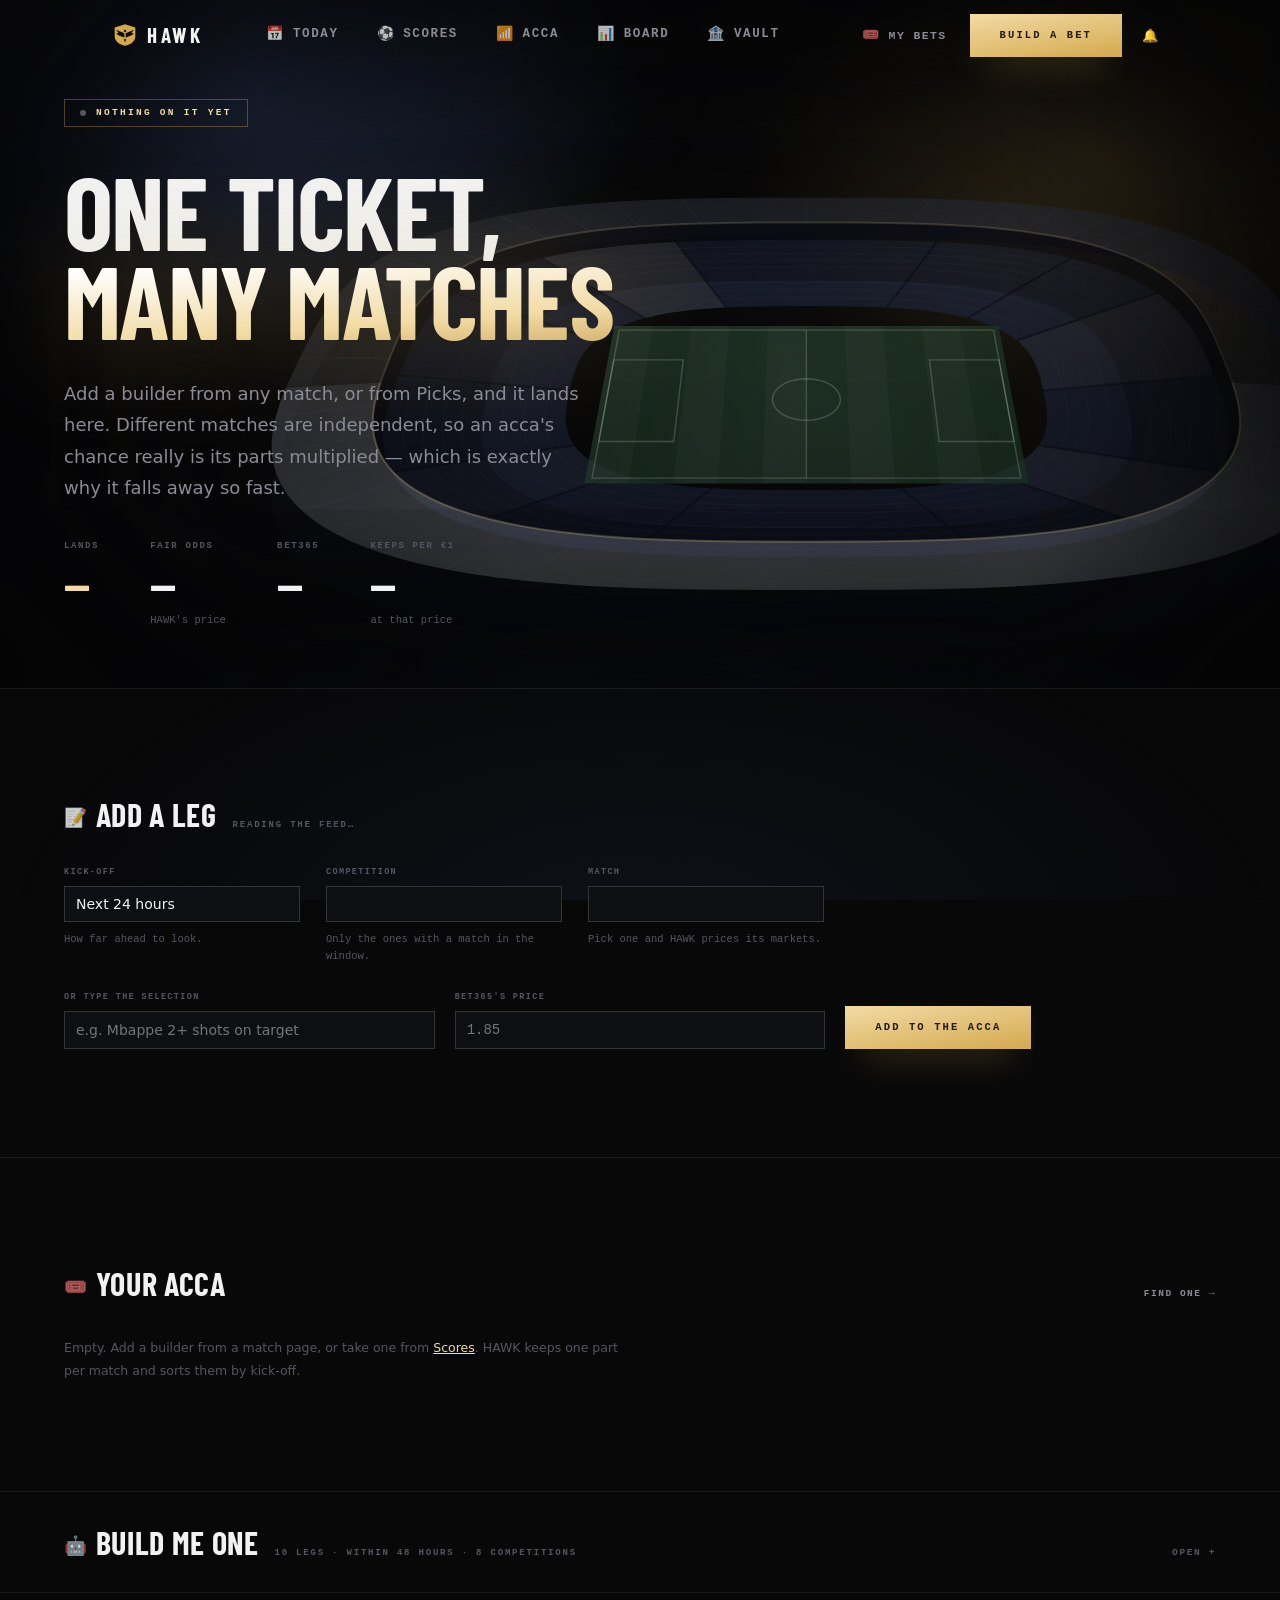
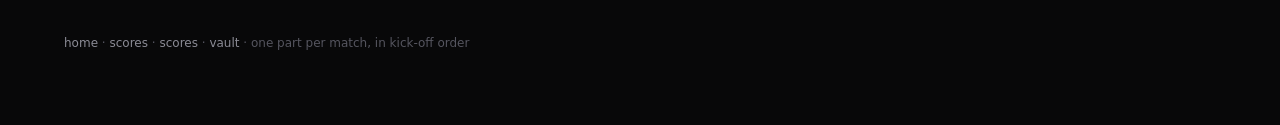
==== commit c11efe06: "v1 deleted, and the parts worth keeping rebuilt" ====
--- a/acca/index.html
+++ b/acca/index.html
@@ -93,7 +93,7 @@
       </div>
       <div class="rail">
         <div class="slip">
-          <div class="hd"><h4>Log it</h4><span class="n" id="logN"></span></div>
+          <div class="hd"><h4><span class="emj">📝</span>Log it</h4><span class="n" id="logN"></span></div>
           <p class="note" style="margin-top:14px">It goes into the Vault as one PENDING bet and
             settles itself as the matches finish.</p>
           <div style="margin-top:18px;display:flex;gap:10px;flex-wrap:wrap">
--- a/assets/hawk.css
+++ b/assets/hawk.css
@@ -462,16 +462,40 @@
    which is what v1 does at the same width. */
 .rbuild{background:var(--raise);padding:clamp(14px,1.8vw,18px);margin-bottom:16px;
   box-shadow:inset 0 0 0 1px var(--rule-2)}
-/* v1's build button: blue, rounded, and the only one on the site. */
+/* v1's build button: blue, rounded, and the only one on the site.
+   DEEPENED, so its ⚡ can keep its own colour. The bolt is orange and the
+   button was pale lavender — complementary, which is the one pairing that
+   cannot sit quietly, and on a 304px rail it was the first thing your eye
+   went to instead of the words. Darkening the ground does what greying the
+   emoji would have done, without taking the colour out of a mark Lewzu put
+   there to be seen. Still obviously the blue button, still the only one. */
 .rbuild .btn.wide{display:flex;width:100%;align-items:center;justify-content:center;gap:9px;
   margin-bottom:10px;border:0;border-radius:12px;cursor:pointer;padding:15px;
-  background:linear-gradient(180deg,#9db0ee,#7b90dd);color:#0c1026;
-  font:800 13.5px/1 var(--sans);letter-spacing:.02em;text-transform:none;box-shadow:none}
-.rbuild .btn.wide:hover{background:linear-gradient(180deg,#aebbf2,#8ca0e6)}
+  background:linear-gradient(180deg,#3d4d94,#2b3a78);color:#eef2ff;
+  font:800 13.5px/1 var(--sans);letter-spacing:.02em;text-transform:none;
+  box-shadow:inset 0 0 0 1px rgba(157,176,238,.45)}
+.rbuild .btn.wide:hover{background:linear-gradient(180deg,#48599f,#33427f);
+  box-shadow:inset 0 0 0 1px rgba(157,176,238,.75)}
 .rbuild .btn.wide::before{content:"⚡"}
-/* the settings bar under it, and the fold it opens */
+/* the settings bar under it, and the fold it opens.
+   The .lede inside a summary carries the section-heading margin — 28px of it
+   — which on a 304px rail turned a one-line bar into a 60px box with a hole
+   under the words. A heading needs air before its section; a bar does not. */
 .rbuild .fold > summary{border-radius:11px;padding:10px 12px;
   box-shadow:inset 0 0 0 1px rgba(141,162,232,.4)}
+/* By id, and that is deliberate. Two class-based rules below already say the
+   lede inside this summary has no bottom margin, both of them more specific
+   than the .lede that was winning, and neither took — so rather than add a
+   fourth guess the id ends the argument. It is the only Build settings fold
+   on the site. Without it the bar is a 60px box holding 12px of words, with
+   a visible band of nothing under them. */
+#abFold > summary > .lede{margin:0}
+/* The air under the open bar goes on what FOLLOWS it, not inside it. Putting
+   it back on the lede worked, but a margin on a child of the summary grows
+   the summary's own box — so the bar swelled again and the gap appeared on
+   the wrong side of the border. The caption needs daylight between itself and
+   the box, which is the box's outside. */
+#abSet > .aim{margin-top:16px}
 .rbuild .fold > summary:hover{box-shadow:inset 0 0 0 1px rgba(141,162,232,.7)}
 .rbuild .fold .lede h3{font:700 10.5px/1 var(--sans);letter-spacing:.1em;
   text-transform:uppercase;color:var(--navy-hi)}
@@ -503,7 +527,8 @@
 .rbuild .lede h3{font-size:clamp(14px,1.4vw,16px)}
 .rbuild .set{grid-template-columns:1fr;gap:16px}
 .rbuild .sw button{min-width:0;width:100%}
-.rbuild .opts button{flex:1 1 42%}
+/* the grid already sizes them; the old flex basis forced two per row */
+.rbuild .opts{gap:6px}
 .rbuild .note{font-size:11.5px}
 .rbuild .built li{grid-template-columns:18px minmax(0,1fr);row-gap:4px}
 .rbuild .built li b{grid-column:2;text-align:left}
@@ -852,9 +877,15 @@
 .aim .sl::-webkit-slider-thumb{appearance:none;width:16px;height:16px;border-radius:50%;
   background:var(--gold);cursor:pointer;box-shadow:0 0 0 5px rgba(212,169,78,.16)}
 .aim .sl::-moz-range-thumb{width:16px;height:16px;border:0;border-radius:50%;background:var(--gold)}
-.aim .pre{grid-column:1/-1;display:flex;gap:8px;flex-wrap:wrap;margin-top:4px}
-.aim .pre button{appearance:none;border:0;background:none;cursor:pointer;padding:8px 13px;
-  font:700 9.5px/1 var(--mono);letter-spacing:.13em;text-transform:uppercase;color:var(--faint);
+/* Five rungs, ONE row. They are a scale — any / 2 / 3 / 5 / 10 — and a scale
+   that wraps stops being one: "10.00+" sitting alone underneath read as a
+   different kind of thing rather than the far end of the same line. They are
+   flex:1 with the padding tightened so the five share whatever the rail has,
+   which on a 304px column is about 52px each. */
+.aim .pre{grid-column:1/-1;display:flex;gap:5px;margin-top:4px}
+.aim .pre button{flex:1 1 0;min-width:0;appearance:none;border:0;background:none;cursor:pointer;
+  padding:8px 4px;
+  font:700 9px/1 var(--mono);letter-spacing:.07em;text-transform:uppercase;color:var(--faint);
   box-shadow:inset 0 0 0 1px var(--rule);transition:color .3s var(--film),box-shadow .3s var(--film)}
 .aim .pre button:hover{color:var(--text);box-shadow:inset 0 0 0 1px var(--rule-2)}
 .aim .pre button[aria-pressed="true"]{color:var(--gold-hi);box-shadow:inset 0 0 0 1px var(--gold)}
@@ -881,15 +912,22 @@
    see what was on offer or go back to the second one. Each chip carries the
    two things that decide it — how many legs and what Bet365 would pay —
    and a ✓ when the ticket returns more than a euro per euro at that price. */
-.opts{display:flex;gap:9px;flex-wrap:wrap;align-items:stretch;margin-top:22px}
-.opts .lab{display:flex;align-items:center;font:700 8.5px/1 var(--mono);letter-spacing:.18em;
-  text-transform:uppercase;color:var(--faint);padding-right:4px}
-.opts button{appearance:none;border:0;background:none;cursor:pointer;text-align:left;
-  padding:10px 14px;color:var(--muted);
+/* A GRID of equal tiles, not a wrapping flex row.
+   Flex-wrapped, each option sized to its own text, so "2 legs · 2.93" and
+   "3 legs · 2.76" came out different widths and the first one — being first
+   on the line — stretched to fill the row. Six alternatives of the same kind
+   were drawn at three different sizes, which reads as a ranking HAWK is not
+   making: they are six options, equally offered, and the ONE that is picked
+   is the only one allowed to look different. */
+.opts{display:grid;grid-template-columns:repeat(3,minmax(0,1fr));gap:7px;margin-top:22px}
+.opts .lab{grid-column:1/-1;font:700 8.5px/1 var(--mono);letter-spacing:.18em;
+  text-transform:uppercase;color:var(--faint);margin-bottom:1px}
+.opts button{appearance:none;border:0;background:none;cursor:pointer;text-align:center;
+  padding:9px 6px;color:var(--muted);min-width:0;
   box-shadow:inset 0 0 0 1px var(--rule);transition:color .3s var(--film),box-shadow .3s var(--film)}
-.opts button b{display:block;font-family:var(--disp);font-weight:700;font-size:17px;line-height:1}
-.opts button span{display:block;margin-top:6px;font:400 10px/1 var(--mono);letter-spacing:.04em;
-  color:var(--faint);white-space:nowrap}
+.opts button b{display:block;font-family:var(--disp);font-weight:700;font-size:16px;line-height:1}
+.opts button span{display:block;margin-top:5px;font:400 9px/1.25 var(--mono);letter-spacing:.01em;
+  color:var(--faint);white-space:normal;overflow-wrap:anywhere}
 .opts button:hover{color:var(--text);box-shadow:inset 0 0 0 1px var(--rule-2)}
 .opts button[aria-pressed="true"]{color:var(--gold-hi);box-shadow:inset 0 0 0 1px var(--gold)}
 .opts button[aria-pressed="true"] span{color:var(--muted)}
@@ -910,12 +948,48 @@
 .set .chk input{width:16px;height:16px;accent-color:var(--gold);cursor:pointer}
 .set .chk span{font-size:13px;color:var(--muted)}
 .built{margin-top:26px;padding-top:24px;border-top:1px solid var(--rule-2)}
-.built .top{display:flex;align-items:baseline;gap:16px;flex-wrap:wrap}
-.built .n{font-family:var(--disp);font-weight:700;font-size:clamp(34px,4.4vw,48px);line-height:1;
+/* The built ticket's header, as a card.
+   A GRID, not a flex row: the rail is ~304px and a three-across row wrapped
+   into three stacked bands, which dropped the book's price to the bottom and
+   left the chance sitting alone on a line. The chance and the price are the
+   two figures you compare, so they share the top row at opposite ends, and
+   the bar and its sentence run the full width underneath — which is the one
+   arrangement that holds at 304px and still reads at 600. */
+.built .top{display:grid;grid-template-columns:auto 1fr;
+  grid-template-areas:"pc bk" "mid mid";
+  gap:14px clamp(10px,2vw,18px);align-items:center;
+  padding:16px 17px;border-radius:14px;
+  background:linear-gradient(160deg,rgba(107,143,224,.10),rgba(242,242,242,.025));
+  box-shadow:inset 0 0 0 1px rgba(107,143,224,.28)}
+.built .pc{grid-area:pc}
+.built .mid{grid-area:mid}
+.built .bk{grid-area:bk}
+.built .n{display:block;font-family:var(--disp);font-weight:700;
+  font-size:clamp(34px,4.4vw,46px);line-height:.92;
   font-variant-numeric:tabular-nums;color:var(--gold-hi)}
-.built .k{font:700 9px/1 var(--mono);letter-spacing:.18em;text-transform:uppercase;color:var(--faint)}
-.built .vs{margin-left:auto;text-align:right;font:400 11.5px/1.7 var(--mono);color:var(--faint)}
-.built .vs b{color:var(--text)}
+/* the decimal, smaller: 26 is the number you read, .8% is the precision */
+.built .n small{font-size:.5em;letter-spacing:.01em}
+.built .k{display:block;font:700 9px/1 var(--mono);letter-spacing:.18em;
+  text-transform:uppercase;color:var(--faint)}
+.built .pc .k{margin-top:6px;color:var(--gold);letter-spacing:.22em}
+.built .mid{min-width:0}
+/* the two percentages that decide it: the fill is what HAWK says, the mark is
+   what the price demands. Mark right of the fill = the price does not cover it */
+.built .scale{position:relative;height:7px;background:rgba(242,242,242,.07);margin-bottom:10px}
+.built .scale .fill{display:block;height:100%;background:linear-gradient(90deg,
+  rgba(107,143,224,.55),var(--navy))}
+.built .scale .mark{position:absolute;top:-3px;bottom:-3px;width:2px;
+  background:var(--gold-hi);transform:translateX(-1px)}
+/* dashed while the price is HAWK's guess at what the book would pay */
+.built .scale .mark.guess{width:0;background:none;
+  border-left:2px dashed var(--gold-hi)}
+.built .say{margin:0;font:400 11.5px/1.55 var(--sans);color:var(--muted)}
+.built .say b{color:var(--gold-hi);font-weight:600;font-style:italic}
+.built .bk{text-align:right;justify-self:end}
+.built .bk .k{color:var(--faint)}
+.built .bk .v{display:block;margin-top:6px;font-family:var(--disp);font-weight:700;
+  font-size:clamp(20px,2.4vw,26px);line-height:1;color:var(--text);
+  font-variant-numeric:tabular-nums}
 .built ol{margin:20px 0 0;padding:0;list-style:none}
 /* ------------------------------------------------- why each leg is on it
    The build used to list the legs and say nothing about any of them. Every
@@ -1442,8 +1516,16 @@
    right. The score still lands on the same vertical line down the whole day —
    that is the point of the ledger and it does not move — but the slack now
    goes to the read, which is information, rather than to the gutter. */
+/* TWO LINES. The fixture and the score take the whole row to themselves;
+   HAWK's read sits underneath on its own. It used to hold a 190px column
+   between the away side and the clock, which put a prediction in the middle
+   of a scoreline — the one place your eye goes first to answer "what is the
+   score", answered instead by a number about what might happen.
+   …42px 24px 28px: the last three are the state, the XI mark and the bell.
+   The XI column is 24px whether or not it has anything in it, so a lineup
+   landing mid-refresh does not shunt every bell on the page sideways. */
 .lg-row{display:grid;
-  grid-template-columns:42px minmax(0,1fr) 58px minmax(0,1fr) 190px 42px 28px;
+  grid-template-columns:42px minmax(0,1fr) 58px minmax(0,1fr) 62px 34px 28px;
   gap:10px;align-items:center;padding:7px 9px;
   border-bottom:1px solid var(--rule-2);
   /* a ledger on pure black reads as text floating in a void; the faintest
@@ -1463,8 +1545,13 @@
 .lg-row .s{text-align:center;font-family:var(--disp);font-weight:700;font-size:19px;line-height:1;
   font-variant-numeric:tabular-nums;white-space:nowrap}
 .lg-row .s em{font-style:normal;color:var(--faint);font-weight:600;padding:0 .1em}
-.lg-row .st{text-align:right;font:700 9px/1 var(--mono);letter-spacing:.14em;
-  text-transform:uppercase;color:var(--faint);overflow:hidden;text-overflow:ellipsis;white-space:nowrap}
+/* The clock, in its own column and set like a FIGURE rather than a label:
+   the display face at 17px, the same family the score is in, because "69'"
+   is a number you read off the row and not a caption on it. */
+.lg-row .st{text-align:right;font:700 17px/1 var(--disp);letter-spacing:.02em;
+  color:var(--muted);font-variant-numeric:tabular-nums;
+  overflow:hidden;text-overflow:ellipsis;white-space:nowrap}
+.lg-row.is-live .st{color:var(--live)}
 /* the winner takes the ink and the loser steps back, so a column of scores can
    be read without reading any of the club names beside it */
 .lg-row .h.lost,.lg-row .a.lost{color:var(--muted)}
@@ -1480,6 +1567,26 @@
    under it with the likeliest one lit, then — only where the radar has
    something to say — one line saying what it is: an arrow at the underdog
    and how often they come out of it without losing. */
+/* The second line: under the fixture, indented to where the team names begin
+   so it reads as belonging to them — and laid out ACROSS rather than stacked.
+   Given the full width of the row the bar stretched to 900px, which made a
+   quiet supporting figure the widest object on the page. The name and the
+   number lead, the bar follows at a fixed size, and the whole line is capped:
+   it is a footnote to the fixture, not a second headline. */
+/* It sits under the side it is PICKING. Home is the left half of the row and
+   away is the right, so the line slides to whichever one HAWK fancies — and
+   running your eye down a league tells you which way it leans before you have
+   read a single name. A toss-up has no side to stand on and stays central. */
+.lg-row .read3{grid-column:1/-1;margin:3px 0 1px;padding:0 100px 0 52px;
+  display:flex;align-items:center;justify-content:center;gap:12px}
+.lg-row .read3.h{justify-content:flex-start}
+.lg-row .read3.a{justify-content:flex-end}
+.lg-row .read3 .say,.lg-row .read3 .trio{order:1;flex:none}
+.lg-row .read3 .verdict{order:3;flex:none}
+/* fixed, not flexible: centring makes the row content-sized, and a growable
+   bar then shrinks to its minimum — 10px of stripe saying nothing */
+.lg-row .read3 .sbar{order:2;flex:0 0 170px}
+.lg-row .read3 .ups{order:3}
 .read3{display:grid;gap:4px;min-width:0}
 /* The bar carries the shape; the line under it names the favourite. Three
    figures made you read a row of digits on every one of eighty rows — a
@@ -1494,12 +1601,51 @@
 .read3 .say.h b{color:var(--gold-hi)}
 .read3 .say.a b{color:var(--navy-hi)}
 .read3 .say.q .nm{color:var(--faint)}
+/* ------------------------------------- a finished row: HAWK marks itself
+   All three figures, the one the match actually did picked out, and a tick
+   or a cross. The cross is as prominent as the tick on purpose — a model
+   that only shows you its hits is a model you cannot read. */
+.read3 .trio{display:flex;align-items:center;gap:0;min-width:0;
+  font:400 11px/1.25 var(--mono);letter-spacing:.02em;color:var(--faint)}
+.read3 .trio .mark{flex:none;margin-right:7px;opacity:.9;font-size:11px}
+.read3 .trio > span{display:inline-flex;align-items:baseline;gap:2px}
+.read3 .trio b{color:var(--muted);font-weight:700;font-variant-numeric:tabular-nums}
+.read3 .trio i{font-style:normal}
+.read3 .trio > i{margin:0 5px;opacity:.35}
+/* the outcome that happened, lit — so the row reads "it was the away win" */
+.read3 .trio .was{color:var(--text)}
+.read3 .trio .was b{color:var(--gold-hi)}
+.read3 .trio .ok{margin-left:8px;color:var(--up);font-weight:700}
+.read3 .trio .no{margin-left:8px;color:var(--down);font-weight:700}
+/* the radar's own verdict, scored on its own terms: it says the underdog is
+   live, not that they win, so NOT LOSING is the call it gets marked on */
+.read3 .verdict{display:flex;align-items:center;gap:5px;min-width:0;
+  font:400 10.5px/1.25 var(--sans)}
+.read3 .verdict .lt{flex:none;filter:grayscale(1);opacity:.6}
+.read3 .verdict.hit{color:var(--navy-hi)}
+.read3 .verdict.hit .lt{filter:none;opacity:1}
+.read3 .verdict.hit b{color:var(--navy-hi);font-weight:700}
+.read3 .verdict.miss{color:var(--faint)}
+
 .read3 .ups{display:flex;align-items:center;gap:5px;min-width:0;
   font:700 10.5px/1.25 var(--sans);color:var(--down)}
 .read3 .ups .nm{overflow:hidden;text-overflow:ellipsis;white-space:nowrap}
 .read3 .ups .lv3{animation:upPulse 3.2s ease-in-out infinite}
 .read3 .ups .ar{flex:none;font-size:10px;opacity:.9}
 .read3 .ups b{flex:none;font-weight:700;font-variant-numeric:tabular-nums}
+
+/* "XI" beside the bell: both teams' elevens are confirmed. Gold, because it
+   is the one state on a scores row that means ACT NOW — the lineups are the
+   last thing a build waits for. Empty and invisible until then, so a card of
+   84 fixtures does not carry 84 of these. */
+.lg-row .xi{justify-self:end;min-width:0;padding:0;
+  font:700 10px/1 var(--mono);letter-spacing:.1em;color:transparent;
+  transition:color .4s var(--film),box-shadow .4s var(--film)}
+/* watching, not yet out: present but plainly not the thing you are waiting for */
+.lg-row .xi.wait{padding:6px 7px;color:var(--faint);
+  box-shadow:inset 0 0 0 1px var(--rule)}
+.lg-row .xi.on{padding:6px 7px;color:var(--gold-hi);
+  box-shadow:inset 0 0 0 1px rgba(212,169,78,.55)}
 
 /* the bell, per row */
 .lg-row .fol-b{justify-self:end;width:24px;height:24px;display:grid;place-items:center;
@@ -1552,7 +1698,7 @@
 
 @media (max-width:820px){
   .lg-row{grid-template-columns:46px minmax(0,1fr) 62px minmax(0,1fr) 18px 46px;gap:9px;padding:11px 6px}
-  .lg-row .st{display:none}
+  /* the clock stays on a phone — it is under the score now, not a column */
   .lg-row .h,.lg-row .a{font-size:12.5px}
   .lg-row .s{font-size:19px}
 }
@@ -1585,7 +1731,9 @@
 .filt button i{font-style:normal;font-size:10px;letter-spacing:.04em;opacity:.5;
   font-variant-numeric:tabular-nums}
 .filt button[aria-pressed="true"] i{opacity:.9}
+/* in colour, like the quick chips — the gold ring says which one is on */
 .filt button .ic{font-size:11px;letter-spacing:0;opacity:.85}
+.filt button[aria-pressed="true"] .ic{opacity:1}
 /* a competition with nothing on today still shows, so the shape of the day is
    visible — but it is plainly not worth pressing */
 .filt button[disabled]{opacity:.3;cursor:default}
@@ -1598,11 +1746,80 @@
 .filt.sub button:hover{color:var(--text);box-shadow:none}
 .filt.sub button[aria-pressed="true"]{color:var(--gold-hi);box-shadow:inset 0 0 0 1px var(--rule-2)}
 
-/* the mark on a record tile's caption. Grey by default like the bells: on a
-   tile the emoji is a signpost, not a status, and eight colour bursts in a
-   row would read as eight separate alerts. */
-.rec .k i{font-style:normal;font-size:11px;line-height:1;margin-right:6px;
-  filter:grayscale(1);opacity:.65}
+/* the mark on a record tile's caption, in its own colour. It is a signpost
+   and nothing on these tiles competes with it — no gold "selected" state, no
+   on/off — so there is nothing for its colour to contradict. */
+.rec .k i{font-style:normal;font-size:12px;line-height:1;margin-right:6px;opacity:.95}
+
+/* ------------------------------------------- the build settings, as chips
+   Five dropdowns became chip rows: every choice is on the page, and the chip
+   is the same component as the price rungs above it, so one gesture works
+   down the whole panel. */
+.cwrap{margin-top:26px}
+.cset{margin-bottom:15px}
+.cset>.cap{display:block;margin-bottom:8px;font:700 8.5px/1 var(--mono);
+  letter-spacing:.17em;text-transform:uppercase;color:var(--faint)}
+.cset .chips{display:flex;gap:5px;flex-wrap:wrap}
+.cset .chips button{flex:1 1 auto;appearance:none;border:0;cursor:pointer;padding:9px 7px;
+  background:var(--ink);color:var(--faint);box-shadow:inset 0 0 0 1px var(--rule);
+  font:700 9px/1 var(--mono);letter-spacing:.11em;text-transform:uppercase;
+  transition:color .25s var(--film),box-shadow .25s var(--film)}
+.cset .chips button:hover{color:var(--text)}
+.cset .chips button[aria-pressed="true"]{color:var(--gold-hi);box-shadow:inset 0 0 0 1px var(--gold)}
+.cset .hint{margin-top:7px;font-size:10.5px;line-height:1.5;color:var(--faint)}
+/* a number you nudge, rather than pick out of a list of nine */
+.cwrap .two{display:grid;grid-template-columns:1fr 1fr;gap:7px;margin-bottom:13px}
+.cwrap .step{display:flex;align-items:center;justify-content:space-between;gap:6px;
+  padding:7px 9px;background:var(--ink);box-shadow:inset 0 0 0 1px var(--rule)}
+.cwrap .step b{font:600 12px/1.2 var(--sans);color:var(--text)}
+.cwrap .step button{appearance:none;border:0;cursor:pointer;background:none;color:var(--gold);
+  font:700 15px/1 var(--mono);padding:2px 8px}
+.cwrap .step button:hover{color:var(--gold-hi)}
+.cwrap .tog{display:grid;grid-template-columns:1fr 1fr;gap:7px}
+.cwrap .tog button{appearance:none;border:0;cursor:pointer;text-align:left;padding:10px 11px;
+  background:var(--ink);color:var(--muted);box-shadow:inset 0 0 0 1px var(--rule);
+  font:600 11.5px/1.3 var(--sans);
+  transition:color .25s var(--film),box-shadow .25s var(--film)}
+.cwrap .tog button:last-child:nth-child(odd){grid-column:1/-1}
+.cwrap .tog button[aria-pressed="true"]{color:var(--gold-hi);box-shadow:inset 0 0 0 1px var(--gold)}
+/* Bet365's settling rules: switches, not chips. A chip says "another filter";
+   a switch says "this is a state the whole app is in", which these are. */
+.cwrap .more{margin-top:17px;padding-top:14px;border-top:1px solid var(--rule)}
+.cwrap .more>.cap{display:block;margin-bottom:9px;font:700 8.5px/1 var(--mono);
+  letter-spacing:.17em;text-transform:uppercase;color:var(--faint)}
+/* A REAL SWITCH: a pill track and a round knob that travels.
+   It was a square track with a square knob, both in flat brown — which read
+   as a small damaged rectangle rather than a control, and gave no sign it
+   could move. A switch has to look like it has somewhere to go. */
+.sw2{display:grid;grid-template-columns:1fr 1fr;gap:7px}
+.sw2 button{display:flex;gap:10px;align-items:flex-start;text-align:left;appearance:none;
+  border:0;cursor:pointer;padding:11px 11px 12px;border-radius:11px;
+  background:linear-gradient(170deg,rgba(242,242,242,.04),rgba(242,242,242,.015));
+  box-shadow:inset 0 0 0 1px var(--rule);
+  transition:box-shadow .3s var(--film),background .3s var(--film)}
+.sw2 button:hover{box-shadow:inset 0 0 0 1px var(--rule-2)}
+.sw2 button[aria-pressed="true"]{
+  background:linear-gradient(170deg,rgba(212,169,78,.12),rgba(212,169,78,.03));
+  box-shadow:inset 0 0 0 1px rgba(212,169,78,.55)}
+.sw2 i{flex:none;width:30px;height:17px;margin-top:1px;border-radius:999px;position:relative;
+  background:rgba(242,242,242,.07);box-shadow:inset 0 0 0 1px var(--rule-2);
+  transition:background .3s var(--film),box-shadow .3s var(--film)}
+.sw2 i::after{content:"";position:absolute;top:3px;left:3px;width:11px;height:11px;
+  border-radius:50%;background:var(--faint);
+  /* a touch of overshoot, so it lands rather than slides */
+  transition:transform .32s cubic-bezier(.2,.9,.25,1.15),
+             background .3s var(--film),box-shadow .3s var(--film)}
+.sw2 button:hover i::after{background:var(--muted)}
+.sw2 button[aria-pressed="true"] i{
+  background:linear-gradient(180deg,rgba(212,169,78,.5),rgba(212,169,78,.26));
+  box-shadow:inset 0 0 0 1px var(--gold),0 0 12px -3px rgba(212,169,78,.7)}
+.sw2 button[aria-pressed="true"] i::after{transform:translateX(13px);background:var(--gold-hi);
+  box-shadow:0 0 9px -1px rgba(242,219,164,.95)}
+.sw2 b{display:block;font:600 11.5px/1.3 var(--sans);color:var(--text)}
+.sw2 span span{display:block;margin-top:4px;font-size:10.5px;line-height:1.45;color:var(--faint)}
+.sw2 button[aria-pressed="true"] b{color:var(--gold-hi)}
+.sw2 button[aria-pressed="true"] span span{color:var(--muted)}
+@media (max-width:420px){ .cwrap .two,.cwrap .tog,.sw2{grid-template-columns:1fr} }
 
 /* ------------------------------------------------ the Vault toolbar, from v1
    Everything it reaches already lived on the page, folded shut, so the Vault
@@ -1619,9 +1836,9 @@
   font:700 9.5px/1 var(--mono);letter-spacing:.14em;text-transform:uppercase;
   transition:color .3s var(--film),background .3s var(--film)}
 .vgroup>button:hover,.vgroup>label:hover{color:var(--text);background:rgba(242,242,242,.05)}
-.vgroup i{font-style:normal;font-size:13px;line-height:1;filter:grayscale(1);opacity:.75;
-  transition:filter .3s var(--film),opacity .3s var(--film)}
-.vgroup>button:hover i,.vgroup>label:hover i{filter:none;opacity:1}
+.vgroup i{font-style:normal;font-size:13px;line-height:1;opacity:.85;
+  transition:opacity .3s var(--film)}
+.vgroup>button:hover i,.vgroup>label:hover i{opacity:1}
 .vgroup .ic{padding:8px 10px}
 /* the bankroll: the one number on the bar, so it is the one thing lit */
 .vbank{display:flex;align-items:center;gap:10px;margin-left:auto;
@@ -1668,10 +1885,16 @@
   box-shadow:inset 0 0 0 1px var(--rule);
   transition:color .25s var(--film),box-shadow .25s var(--film),background .25s var(--film)}
 .qk:hover{color:var(--text);box-shadow:inset 0 0 0 1px var(--rule-2)}
-.qk i{font-style:normal;font-size:14px;line-height:1;flex:none;opacity:.8}
+/* In colour. The gold ring and the gold label carry "picked"; the mark just
+   says what the leg is about, and the two do not actually collide once the
+   ring is doing the work. (The bells stay the other way round on purpose:
+   there the emoji IS the state, so grey means off.) */
+.qk i{font-style:normal;font-size:14px;line-height:1;flex:none;
+  opacity:.85;transition:opacity .25s var(--film)}
+.qk:hover i{opacity:1}
 .qk.on{color:var(--gold-hi);background:rgba(212,169,78,.08);
   box-shadow:inset 0 0 0 1px var(--gold)}
-.qk.on i{opacity:1}
+.qk.on i{opacity:.9}
 /* what the taps have built so far, which is ONE leg and should look like one */
 .qsel{display:flex;align-items:center;gap:7px;flex-wrap:wrap;
   margin-top:16px;padding-top:15px;border-top:1px solid var(--rule)}
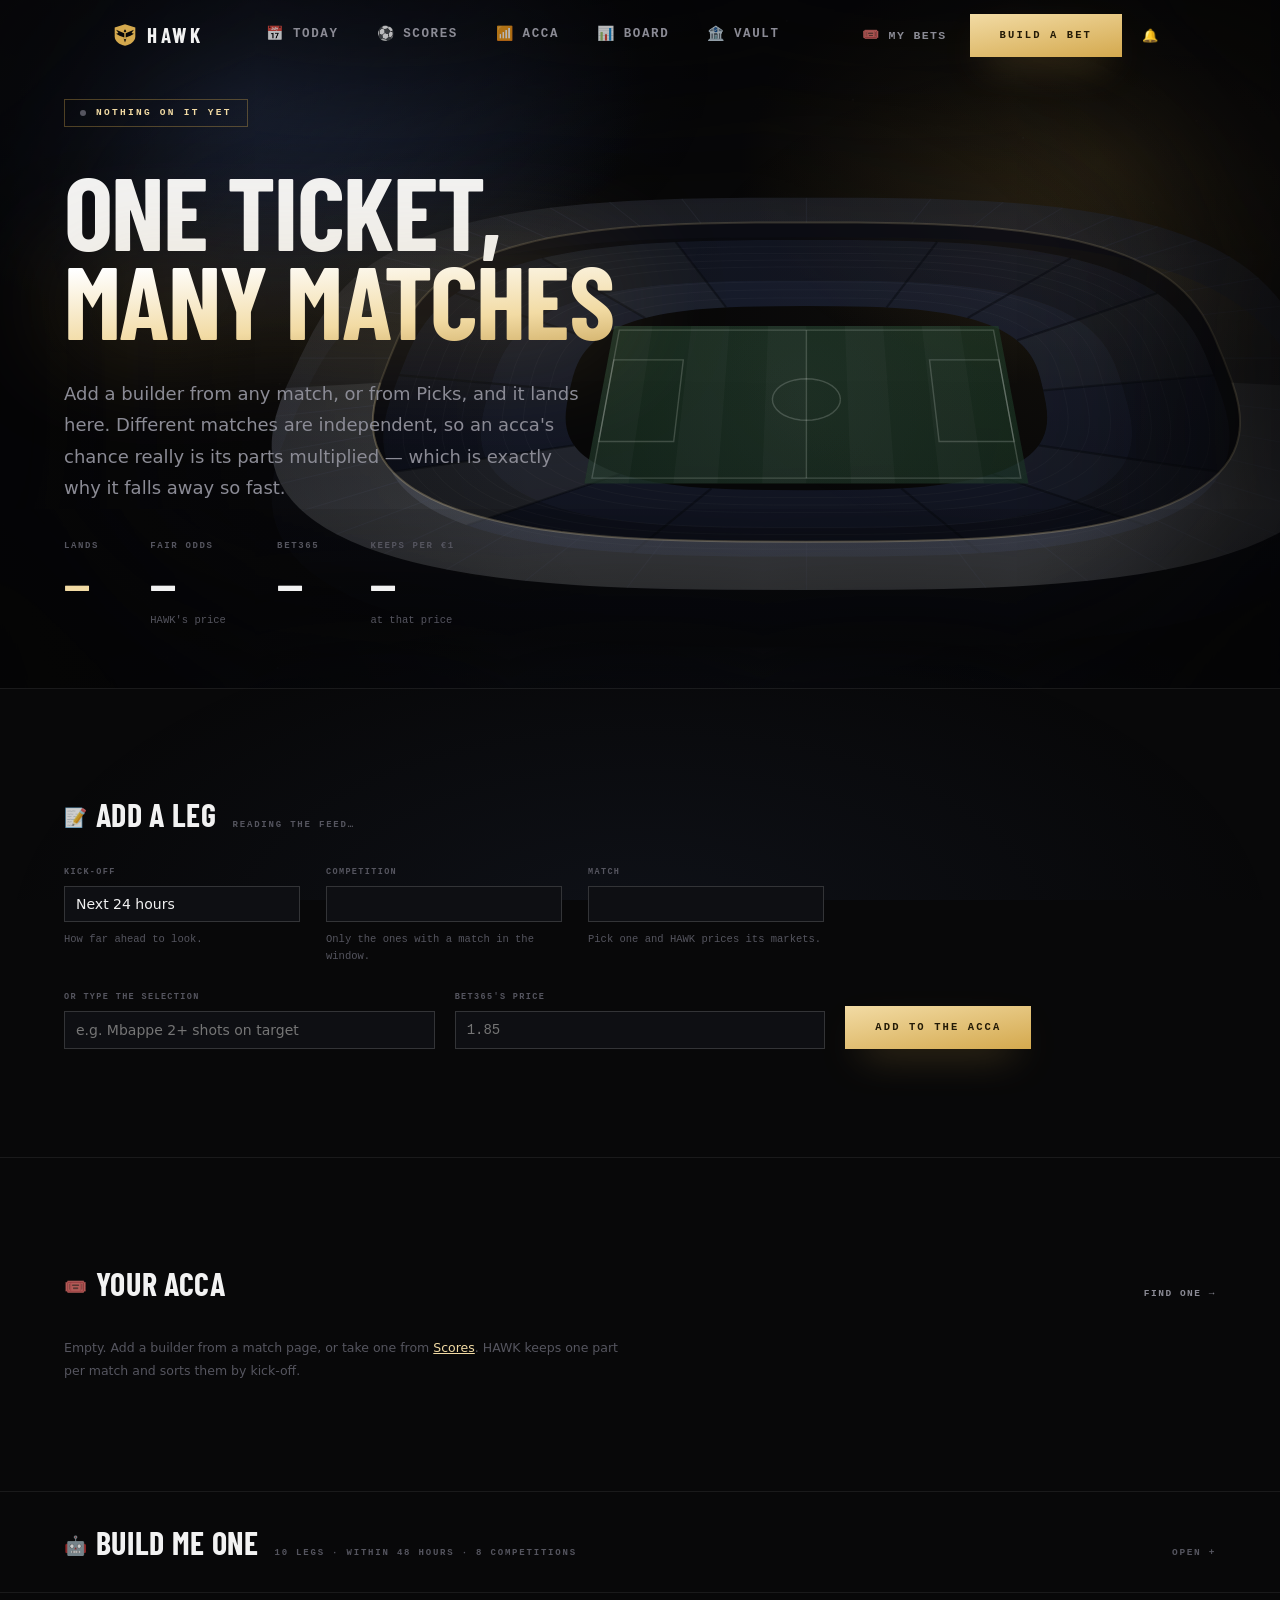
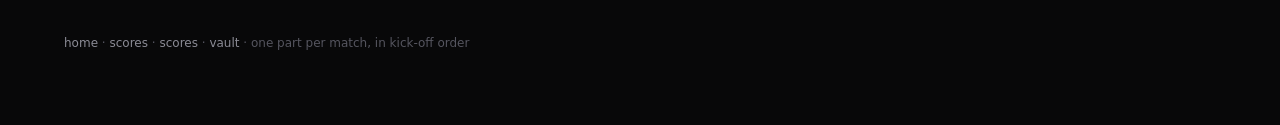
==== commit a1ef1208: "The ticket had no colour and no way off the page, and the board printed the kick-off twice" ====
--- a/acca/index.html
+++ b/acca/index.html
@@ -498,6 +498,23 @@
       + `This acca lands about 1 in ${Math.round(1 / a.p)}. Log it anyway?`)) return;
 
     const price = Math.round(a.eff * 100) / 100;
+
+    /* A tap that registers twice logs the ticket twice. On 25 Nov two
+       identical Slavia Praha v Villarreal slips landed in the Vault 78
+       milliseconds apart -- too close together to be two decisions -- and
+       the stake came off the bankroll both times. The newest ticket is
+       always at the head of the list, so one comparison catches it.
+       Fifteen seconds is far longer than a double tap and far shorter than
+       deciding to back the same slip a second time on purpose. */
+    const sel = parts.map((pt) => pt.legs.map((l) => l.label).join(" & ")).join(" | ");
+    const last = bets[0];
+    const lastAt = last ? +((/^bet_(\d{12,})/.exec(last.id || "") || [])[1] || 0) : 0;
+    if (last && Date.now() - lastAt < 15000
+        && Math.abs((+last.stake || 0) - a.stake) < 0.005
+        && Math.abs((+last.odds || 0) - price) < 0.005
+        && (last.legs || []).map((l) => l.selection).join(" | ") === sel)
+      return note("That acca is already in the Vault — this would have logged it twice.");
+
     bets.unshift({
       id: "bet_" + Date.now(),
       date: new Date().toLocaleDateString("en-US", { month: "short", day: "numeric", hour: "2-digit", minute: "2-digit" }),
--- a/assets/hawk.css
+++ b/assets/hawk.css
@@ -198,11 +198,49 @@
   font:700 9px/1 var(--mono);letter-spacing:.15em;text-transform:uppercase;
   transition:color .35s var(--film)}
 .nav .old:hover{color:var(--gold-hi)}
-/* the hero sits under a fixed bar, so it starts below it */
-.hero{padding-top:clamp(104px,13vh,160px)}
+/* The rule that used to be here — .hero{padding-top:clamp(104px,13vh,160px)},
+   under a comment saying the hero starts below the fixed bar — had never once
+   applied. `.hero{padding:…}` in THE MOMENT below is a shorthand at the same
+   specificity and comes later, so it won every time: the hero has always used
+   that 89px. The real offset now lives beside that shorthand, where it can
+   actually beat it. Dead code that reads as load-bearing is worse than none. */
+/* On a phone the five links take a row of their own under the mark.
+   They used to be display:none here, and NOTHING replaced them — no menu, no
+   tabs — so Today, Scores, Acca, Board and Vault could only be reached from a
+   footer link or by typing the address. The bar looked fine, which is why it
+   survived the rebuild: it read as a tidy phone header rather than as a site
+   you cannot get around.
+
+   A second row costs about 40px of every page, permanently, and that is the
+   whole argument against it. The argument for it won: nothing is hidden,
+   nothing has to be discovered, and no page is more than one tap away.
+
+   space-between, not a gap: five items spread across 375px put the outer two
+   under the thumbs that reach them and need no measuring to stay centred. */
 @media (max-width:760px){
-  .nav .links{display:none}
-  .nav .in{padding-top:11px;padding-bottom:11px}
+  .nav .in{flex-wrap:wrap;row-gap:0;padding-top:11px;padding-bottom:0}
+  .nav .links{display:flex;order:3;width:100%;margin:0;gap:2px;
+    justify-content:space-between;border-top:1px solid var(--rule);padding:1px 0 2px}
+  .nav .links a{font-size:10px;letter-spacing:.06em;padding:9px 2px;gap:5px}
+  .nav .links a i{font-size:13px}
+}
+/* A second row only helps if the FIRST one stops wrapping. The mark plus My
+   bets, Build a bet and the bell came to 320px against the 320px a 360px
+   phone has — the commonest Android width there is, landing exactly on the
+   line — so the bar went to three rows and 126px. Build a bet is the wide
+   one at 147px; at 92px the row fits with 50px spare and the bar is 91px
+   again. The button is still the biggest thing in the bar, which is right. */
+@media (max-width:430px){
+  .nav .in{gap:8px}
+  .nav .btn-sm{padding:10px 12px;font-size:9.5px;letter-spacing:.1em}
+  .nav .mine{padding:7px 6px}
+}
+/* Below ~360px the five links overflowed by 18px and Board and Vault fell off
+   the end — the same unreachable-page bug, just narrower. Four pixels off
+   each one is all it takes: 235px of links in 280px of room at 320px. */
+@media (max-width:380px){
+  .nav .links a{font-size:9px;letter-spacing:.03em;padding:9px 0;gap:4px}
+  .nav .links a i{font-size:12px}
 }
 
 /* ============================== THE MOMENT ==============================
@@ -210,6 +248,16 @@
    ======================================================================== */
 .hero{position:relative;display:grid;align-content:center;overflow:hidden;isolation:isolate;
   padding:clamp(72px,11vh,130px) var(--gut) clamp(46px,7vh,84px)}
+/* Clearing the fixed bar on a phone — and it has to be HERE, after the
+   shorthand above, or it loses to it (see the note up by the nav).
+   --navh is the bar's measured height, set by hawk-nav.js, because a phone bar
+   wraps: two rows at 375px, and on a narrow one the top row can wrap too. No
+   fixed number survives that, which is why the old one was 24px of clearance
+   at 65px and would have been none at 126px. The fallback is the common case,
+   so the headline lands right even in the frame before the script runs. */
+@media (max-width:760px){
+  .hero{padding-top:calc(var(--navh,91px) + 28px)}
+}
 .hero.tall{min-height:min(92vh,880px)}
 /* the canvas carries the depth: drawn, not gradients faking it. The
    gradients below are a finished picture on their own, so if it never runs
@@ -647,7 +695,12 @@
 .grid{clip-path:inset(0)}
 .grid > .wide{grid-column:1/-1}
 
-/* a match, quietly */
+/* a match, quietly.
+   This is a bare class in a flat namespace, so its padding belongs to every
+   element on the site that calls itself m. It reached the loss half of the
+   Vault's competition bar and the board's calibration bar — 5px-tall absolute
+   rectangles that took 22px of padding and became 44px slabs running into the
+   rows above and below. Those two now say neg, not m. Nothing else may. */
 .m{display:block;padding:22px 20px;text-decoration:none;color:inherit;
   transition:background .45s var(--film)}
 .m:hover{background:var(--raise)}
@@ -1014,8 +1067,33 @@
 .built li.why .nm{min-width:0;font-size:14px;line-height:1.3}
 .built li.why .nm small{display:block;margin-top:4px;font:700 8.5px/1 var(--mono);
   letter-spacing:.15em;text-transform:uppercase;color:var(--faint)}
+/* The second line is not a label like the market above it — it is the only
+   instruction on the card, so it takes the gold the rest of the page gives to
+   things you act on. Same slot, same size: it has to read as part of the name,
+   not as another number. */
+.built li.why .nm small.b365{margin-top:5px;letter-spacing:.11em;color:var(--gold)}
+.built li.why .nm small.b365 b{color:var(--gold-hi)}
 .built li.why .nums{display:grid;grid-template-columns:repeat(3,1fr);gap:1px;
   background:var(--rule);margin:12px 0 0}
+/* The line stepper. Two square buttons either side of the number they move,
+   because that is the one arrangement where which button does what needs no
+   label. Disabled at the ends of the board rather than removed: a missing
+   button slides the other one under your thumb, and the end of a market is
+   worth being able to see. */
+.built li.why .step{display:flex;align-items:center;gap:8px;margin-top:12px}
+.built li.why .step .lab{font:700 8px/1 var(--mono);letter-spacing:.14em;
+  text-transform:uppercase;color:var(--faint);margin-right:2px}
+.built li.why .step .sbtn{appearance:none;cursor:pointer;width:30px;height:30px;flex:none;
+  border:0;background:var(--raise);color:var(--text);
+  font:700 15px/1 var(--mono);box-shadow:inset 0 0 0 1px var(--rule-2);
+  transition:color .25s var(--film),box-shadow .25s var(--film)}
+.built li.why .step .sbtn:hover{color:var(--gold-hi);box-shadow:inset 0 0 0 1px var(--gold)}
+.built li.why .step .sbtn.off{color:var(--faint);cursor:not-allowed;
+  background:none;box-shadow:inset 0 0 0 1px var(--rule)}
+.built li.why .step .sbtn.off:hover{color:var(--faint);box-shadow:inset 0 0 0 1px var(--rule)}
+.built li.why .step .nxt{min-width:42px;text-align:center;
+  font:700 15px/1 var(--disp);letter-spacing:.04em;color:var(--gold-hi);
+  font-variant-numeric:tabular-nums}
 .built li.why .nums > div{background:var(--raise);padding:9px 10px}
 .built li.why .nums .k{font:700 8px/1 var(--mono);letter-spacing:.12em;
   text-transform:uppercase;color:var(--faint)}
@@ -1129,7 +1207,16 @@
 .fx .side.a .goals div{flex-direction:row-reverse}
 .goals span{font:400 10px/1 var(--mono);letter-spacing:.06em;color:var(--faint)}
 .goals div.off{color:var(--muted)}
-.goals div.off b{font-weight:400;text-decoration:line-through}
+/* The strike moved off <b> and onto the <s> inside it, so the 📺❌ in front of
+   a disallowed goal is not crossed out along with the name. <s> is the right
+   element for it anyway: no longer accurate.
+   Two emoji butt together at 12.5px, so they get a hair of letter-spacing —
+   enough to read as two marks rather than one blob. No opacity: held back,
+   the pair goes muddy before it goes quiet, and it is still lighter than the
+   ⚽ above it. The <i> exists for the font-style. */
+.goals div.off b{font-weight:400;text-decoration:none}
+.goals div.off s{text-decoration:line-through}
+.goals div.off i{font-style:normal;letter-spacing:.09em}
 
 /* live stats: figure, bar, figure. No boxes. */
 .sth{display:flex;justify-content:space-between;padding-bottom:12px;
@@ -1175,6 +1262,14 @@
   letter-spacing:.17em;text-transform:uppercase;color:var(--muted)}
 .tkl .vd.good b{color:var(--up)}
 .tkl .vd.bad b{color:var(--down)}
+/* A ticket that cannot come back. The headline stops being a number — "Gone"
+   at 32px says in one word what "0.0%" only implies, and a percentage that
+   small reads as a long shot rather than a loss. The legs stay legible and
+   step back: each one's own chance is still a true thing to say, it just no
+   longer decides anything. */
+.tkl.gone .top .p{font-size:24px;letter-spacing:.04em;text-transform:uppercase;color:var(--down)}
+.tkl.gone .lg{opacity:.5}
+.tkl.gone .lg b.l{opacity:1}
 
 /* the half-time / live check */
 .ht{padding:22px 0;border-bottom:1px solid var(--rule)}
@@ -1472,18 +1567,18 @@
 .bd-bar::before{content:"";position:absolute;left:50%;top:-1px;bottom:-1px;width:1px;
   background:rgba(242,242,242,.22)}
 .bd-bar i{position:absolute;top:3px;height:7px;background:#43434f}
-.bd-bar i.p{left:50%}
-.bd-bar i.m{right:50%}
-.bd-bar i.p.sig{background:var(--up)}
-.bd-bar i.m.sig{background:var(--down)}
+.bd-bar i.pos{left:50%}
+.bd-bar i.neg{right:50%}
+.bd-bar i.pos.sig{background:var(--up)}
+.bd-bar i.neg.sig{background:var(--down)}
 .bd-row .say{font-size:11.5px;line-height:1.4;color:var(--muted)}
 .bd-row .say b{font-family:var(--mono);font-weight:700;color:var(--text);font-variant-numeric:tabular-nums}
 .bd-row .nn{text-align:right;font:400 10.5px/1 var(--mono);color:var(--faint);font-variant-numeric:tabular-nums}
 .bd-key{display:flex;gap:20px;flex-wrap:wrap;align-items:center;margin-top:26px;padding-top:20px;
   border-top:1px solid var(--rule-2);font-size:11.5px;color:var(--muted)}
 .bd-key i{display:inline-block;width:20px;height:7px;background:#43434f;vertical-align:1px;margin-right:8px}
-.bd-key i.p{background:var(--up)}
-.bd-key i.m{background:var(--down)}
+.bd-key i.pos{background:var(--up)}
+.bd-key i.neg{background:var(--down)}
 .bchip{display:inline-flex;align-items:center;gap:7px;padding:7px 12px;margin:0 7px 7px 0;
   font:400 12px/1 var(--mono);color:var(--muted);box-shadow:inset 0 0 0 1px var(--rule-2)}
 .bchip b{font-variant-numeric:tabular-nums}
@@ -1511,6 +1606,13 @@
 .lg-h h3{margin:0;font-family:var(--disp);font-weight:700;text-transform:uppercase;
   font-size:clamp(17px,2.2vw,21px);line-height:1;letter-spacing:.02em}
 .lg-h .n{margin-left:auto;font:700 9px/1 var(--mono);letter-spacing:.2em;color:var(--faint)}
+/* The competition's own badge. Sized off the heading so it tracks the clamp on
+   .lg-h h3 instead of drifting at either end, and held back from full strength:
+   it is there to be recognised at a glance while scrolling, not to outweigh the
+   name beside it. Crests are square-ish but not uniformly so — object-fit keeps
+   a wide one from stretching. */
+.lg-h .lg-b{width:1.45em;height:1.45em;object-fit:contain;flex:none;opacity:.88;
+  font-size:clamp(15px,1.9vw,19px)}
 /* The two name columns used to be 1fr each, which at any real width parked
    160px of nothing beside "Hoffenheim" and marooned HAWK's read on the far
    right. The score still lands on the same vertical line down the whole day —
@@ -1525,7 +1627,7 @@
    The XI column is 24px whether or not it has anything in it, so a lineup
    landing mid-refresh does not shunt every bell on the page sideways. */
 .lg-row{display:grid;
-  grid-template-columns:42px minmax(0,1fr) 58px minmax(0,1fr) 62px 34px 28px;
+  grid-template-columns:42px minmax(0,1fr) 58px minmax(0,1fr) 62px 22px 34px 28px;
   gap:10px;align-items:center;padding:7px 9px;
   border-bottom:1px solid var(--rule-2);
   /* a ledger on pure black reads as text floating in a void; the faintest
@@ -1533,7 +1635,11 @@
   background:rgba(242,242,242,.022);
   text-decoration:none;color:inherit;transition:background .4s var(--film)}
 .lg-row:hover{background:rgba(242,242,242,.062)}
-.lg-row .t{font:400 10.5px/1 var(--mono);color:var(--faint);font-variant-numeric:tabular-nums}
+/* The left rail is now the ONLY place the kick-off is printed, so it is set
+   to be read rather than to be ignored -- and a match inside the hour keeps
+   the gold the state column used to carry for it. */
+.lg-row .t{font:400 12px/1 var(--mono);color:var(--muted);font-variant-numeric:tabular-nums}
+.lg-row.is-soon .t{color:var(--gold-hi)}
 /* crests in the row. The club you are looking for is found by its badge long
    before its name is read, which is the whole reason every scores page in the
    world carries them. */
@@ -1555,9 +1661,36 @@
 /* the winner takes the ink and the loser steps back, so a column of scores can
    be read without reading any of the club names beside it */
 .lg-row .h.lost,.lg-row .a.lost{color:var(--muted)}
-.lg-row.is-live{background:linear-gradient(90deg,rgba(229,56,79,.12),transparent 60%);
+/* A live row moves, because a colour alone has to be looked for and a movement
+   is noticed. Two movements, both small, and neither of them on the number:
+
+   THE SWEEP. The wash stops sitting still and drifts across the row, slowly,
+   the way a radar pass does. It is built from TWO layers rather than one. Every
+   animation on this site is killed under prefers-reduced-motion, and a
+   single-layer sweep would then freeze with the band parked off the row and no
+   wash left at all — a live row would lose its tint entirely for exactly the
+   people who asked for things to hold still. The second layer is the tint that
+   was here before, so what they get back is today's row.
+
+   background-color is held at transparent on purpose: the shorthand this
+   replaced was overriding .lg-row's faint surface, and leaving it on would
+   quietly lighten every live row as a side effect of adding motion. */
+.lg-row.is-live{background-color:transparent;
+  background-image:linear-gradient(90deg,transparent,rgba(229,56,79,.17) 34%,transparent 66%),
+                   linear-gradient(90deg,rgba(229,56,79,.11),transparent 60%);
+  background-size:200% 100%,100% 100%;background-position:140% 0,0 0;background-repeat:no-repeat;
+  animation:liveSweep 7s linear infinite;
   box-shadow:inset 3px 0 0 var(--live)}
+@keyframes liveSweep{from{background-position:140% 0,0 0}to{background-position:-40% 0,0 0}}
 .lg-row.is-live .st{color:var(--live)}
+/* THE TICK. Only the minute mark blinks, the way a clock's colon does. The
+   number itself never moves: a figure that fades is harder to read, and the
+   thing worth saying is that the clock is RUNNING, not that it is there.
+   Half-time carries no mark and so does not tick — which is correct, it is
+   not running. See liveClock() in scores/index.html for why that falls out
+   of the markup rather than needing a rule. */
+.lg-row.is-live .st .ap{font-style:normal;animation:liveTick 1s steps(1,end) infinite}
+@keyframes liveTick{0%,49%{opacity:1}50%,100%{opacity:0}}
 .lg-row.is-soon .st{color:var(--gold-hi)}
 /* a fixture with no score yet has nothing to set in the display face */
 .lg-row.is-next .s,.lg-row.is-soon .s{font-family:var(--mono);font-size:13px;font-weight:400;color:var(--faint)}
@@ -1577,16 +1710,34 @@
    away is the right, so the line slides to whichever one HAWK fancies — and
    running your eye down a league tells you which way it leans before you have
    read a single name. A toss-up has no side to stand on and stays central. */
-.lg-row .read3{grid-column:1/-1;margin:3px 0 1px;padding:0 100px 0 52px;
-  display:flex;align-items:center;justify-content:center;gap:12px}
-.lg-row .read3.h{justify-content:flex-start}
-.lg-row .read3.a{justify-content:flex-end}
-.lg-row .read3 .say,.lg-row .read3 .trio{order:1;flex:none}
-.lg-row .read3 .verdict{order:3;flex:none}
-/* fixed, not flexible: centring makes the row content-sized, and a growable
-   bar then shrinks to its minimum — 10px of stripe saying nothing */
-.lg-row .read3 .sbar{order:2;flex:0 0 170px}
-.lg-row .read3 .ups{order:3}
+/* Flex packed the whole line to one side, which put the bar somewhere
+   different on every row: measured across one card the bars started at eight
+   different x positions spanning 461px, and a column of that reads as broken
+   alignment rather than as information.
+
+   A three-column grid keeps the lean AND the rhythm. The bar is always the
+   middle column, directly under the "v", so running an eye down the board is
+   reading one straight line of bars. The NAME takes the side HAWK favours and
+   the upset flash takes the other, so the lean is still there to be seen -- it
+   is just no longer paid for with the alignment. grid-row:1 on every child is
+   load-bearing: an item explicitly placed in column 1 after one in column 3
+   otherwise wraps to a second row, which doubled the height of any row
+   carrying an upset. */
+.lg-row .read3{grid-column:1/-1;margin:3px 0 1px;padding:0 186px 0 52px;
+  display:grid;grid-template-columns:minmax(0,1fr) 170px minmax(0,1fr);
+  align-items:center;gap:12px}
+/* max-width is load-bearing with justify-self: an item wider than its track
+   does not get clipped, it OVERHANGS — to the left when it is justified end.
+   That is how "Atletico Madrid 85%" ended up starting off the side of a
+   phone screen. Bounded to the track, the name ellipses instead. */
+.lg-row .read3 > *{grid-row:1;min-width:0;max-width:100%}
+/* fixed, not flexible: a growable bar shrinks to its minimum — 10px of
+   stripe saying nothing */
+.lg-row .read3 .sbar{grid-column:2;width:100%;flex:none}
+.lg-row .read3 .say,.lg-row .read3 .trio{grid-column:1;justify-self:end}
+.lg-row .read3 .ups,.lg-row .read3 .verdict{grid-column:3;justify-self:start}
+.lg-row .read3.a .say,.lg-row .read3.a .trio{grid-column:3;justify-self:start}
+.lg-row .read3.a .ups,.lg-row .read3.a .verdict{grid-column:1;justify-self:end}
 .read3{display:grid;gap:4px;min-width:0}
 /* The bar carries the shape; the line under it names the favourite. Three
    figures made you read a row of digits on every one of eighty rows — a
@@ -1634,6 +1785,13 @@
 .read3 .ups .ar{flex:none;font-size:10px;opacity:.9}
 .read3 .ups b{flex:none;font-weight:700;font-variant-numeric:tabular-nums}
 
+/* 🎟 — you have money on this one. Its column is held open whether or not
+   there is a ticket in it, so a bet placed mid-refresh does not shunt the
+   bells on every other row sideways. Full colour on purpose: it is the one
+   mark on the card that is about you rather than about the football. */
+.lg-row .tkt{justify-self:center;min-width:0;line-height:1}
+.lg-row .tkt i{font-style:normal;font-size:13px;line-height:1}
+
 /* "XI" beside the bell: both teams' elevens are confirmed. Gold, because it
    is the one state on a scores row that means ACT NOW — the lineups are the
    last thing a build waits for. Empty and invisible until then, so a card of
@@ -1697,10 +1855,33 @@
 .days input[type=date]:hover{color:var(--text)}
 
 @media (max-width:820px){
-  .lg-row{grid-template-columns:46px minmax(0,1fr) 62px minmax(0,1fr) 18px 46px;gap:9px;padding:11px 6px}
-  /* the clock stays on a phone — it is under the score now, not a column */
-  .lg-row .h,.lg-row .a{font-size:12.5px}
+  /* EVERY row-1 child placed explicitly. The row has eight children and this
+     grid has six columns, so auto-placement was wrapping the XI mark and the
+     bell onto a line of their own under every single match — which is why a
+     phone row stood 104px tall against 67px on a desktop. */
+  .lg-row{grid-template-columns:40px minmax(0,1fr) 50px minmax(0,1fr) 18px 24px;
+    gap:7px;padding:10px 6px}
+  .lg-row .t{grid-area:1/1}
+  .lg-row .h{grid-area:1/2}
+  .lg-row .s{grid-area:1/3}
+  .lg-row .a{grid-area:1/4}
+  .lg-row .tkt{grid-area:1/5}
+  .lg-row .fol-b{grid-area:1/6}
+  /* the clock stays on a phone — it is under the score now, not a column —
+     and the XI mark sits under the away side rather than taking a column of
+     its own from names that have none to spare */
+  .lg-row .st{grid-area:2/3;justify-self:center;font-size:13px}
+  .lg-row .xi{grid-area:2/4;justify-self:start}
+  .lg-row .h,.lg-row .a{font-size:12.5px;gap:6px}
   .lg-row .s{font-size:19px}
+  /* the read line takes the full width: there are no rails to clear here */
+  .lg-row .read3{grid-area:3/1/auto/-1;padding:0;
+    grid-template-columns:minmax(0,1fr) 92px minmax(0,1fr);gap:7px}
+  /* The flash drops the club name. Its figure is `flex:none` and cannot
+     shrink, so on a phone the whole line ran off the LEFT of the screen —
+     six of them did on the live board. The name is an inch above it and the
+     arrow already says which side it is about. */
+  .read3 .ups .nm{display:none}
 }
 
 /* ================================ VAULT ================================= */
@@ -1721,23 +1902,43 @@
    whether the row is worth pressing before you press it. */
 .filt{display:flex;gap:8px;flex-wrap:wrap;align-items:center;
   padding-bottom:16px;border-bottom:1px solid var(--rule)}
-.filt button{appearance:none;border:0;background:none;cursor:pointer;
+/* A chip you can press is a solid object; one with nothing behind it is only an
+   outline. That split carries the row — you read it without reading the counts,
+   which is what eight identical outlines never let you do.
+
+   None of this uses --faint. At 9.5px, bold, uppercase and tracked to .14em,
+   #55555f on #080809 is about 2.8:1, and the count inside it was that again at
+   opacity .5 — near 1.6:1, which is why "MORE EUROPE 38" read as a black box
+   with something in it. 4.5:1 is the floor for text this size, so all three
+   states were under it. They are set by measured contrast now: live ~9.8:1,
+   empty ~3.8:1 against its own fainter ring, gold for the one you are on.
+   --faint keeps its value, because half the site leans on it. */
+.filt button{appearance:none;border:0;cursor:pointer;
   display:inline-flex;align-items:center;gap:7px;padding:7px 12px;
-  font:700 9.5px/1 var(--mono);letter-spacing:.14em;text-transform:uppercase;color:var(--faint);
-  box-shadow:inset 0 0 0 1px var(--rule);
-  transition:color .35s var(--film),box-shadow .35s var(--film)}
+  font:700 9.5px/1 var(--mono);letter-spacing:.14em;text-transform:uppercase;color:#b4b4bf;
+  background:rgba(242,242,242,.045);box-shadow:inset 0 0 0 1px rgba(242,242,242,.1);
+  transition:color .35s var(--film),box-shadow .35s var(--film),background .35s var(--film)}
 .filt button:hover{color:var(--text);box-shadow:inset 0 0 0 1px var(--rule-2)}
-.filt button[aria-pressed="true"]{color:var(--gold-hi);box-shadow:inset 0 0 0 1px var(--gold)}
-.filt button i{font-style:normal;font-size:10px;letter-spacing:.04em;opacity:.5;
+.filt button[aria-pressed="true"]{color:var(--gold-hi);background:rgba(212,169,78,.1);
+  box-shadow:inset 0 0 0 1px var(--gold)}
+.filt button i{font-style:normal;font-size:10px;letter-spacing:.04em;opacity:.8;
   font-variant-numeric:tabular-nums}
 .filt button[aria-pressed="true"] i{opacity:.9}
 /* in colour, like the quick chips — the gold ring says which one is on */
 .filt button .ic{font-size:11px;letter-spacing:0;opacity:.85}
 .filt button[aria-pressed="true"] .ic{opacity:1}
-/* a competition with nothing on today still shows, so the shape of the day is
-   visible — but it is plainly not worth pressing */
-.filt button[disabled]{opacity:.3;cursor:default}
-.filt button[disabled]:hover{color:var(--faint);box-shadow:inset 0 0 0 1px var(--rule)}
+/* A competition with nothing on today still shows, so the shape of the day is
+   visible — but it is plainly not worth pressing. It loses the fill rather than
+   the light: hollow against the live chips' surface, still a legible label at
+   ~3.8:1 on its own ring. Dimming an already dim colour was what went wrong
+   twice before — opacity .3, then a translucent --faint — and both times
+   "SECOND TIER 0" told you only that something was there. */
+.filt button[disabled]{cursor:default;color:#6f6f7b;background:none;
+  box-shadow:inset 0 0 0 1px rgba(242,242,242,.07)}
+.filt button[disabled] .ic{opacity:.5}
+.filt button[disabled] i{opacity:.7}
+.filt button[disabled]:hover{color:#6f6f7b;background:none;
+  box-shadow:inset 0 0 0 1px rgba(242,242,242,.07)}
 .filt button .lv{width:6px;height:6px;border-radius:50%;background:var(--live);flex:none}
 /* the third row, when you have narrowed to one group: quieter than the two
    above it, because it is a refinement and not a choice you have to make */
@@ -1750,6 +1951,22 @@
    and nothing on these tiles competes with it — no gold "selected" state, no
    on/off — so there is nothing for its colour to contradict. */
 .rec .k i{font-style:normal;font-size:12px;line-height:1;margin-right:6px;opacity:.95}
+
+/* swap, on a leg of a built ticket. Quiet until you are looking at that leg:
+   it is an escape hatch, not the thing the card is for. */
+.built li.why .hd{display:flex;align-items:flex-start;gap:10px}
+.built li.why .hd .nm{flex:1;min-width:0}
+.built .swap{flex:none;appearance:none;border:0;cursor:pointer;
+  display:inline-flex;align-items:center;gap:5px;padding:5px 8px;
+  background:var(--ink);color:var(--faint);box-shadow:inset 0 0 0 1px var(--rule);
+  font:700 8.5px/1 var(--mono);letter-spacing:.13em;text-transform:uppercase;
+  transition:color .25s var(--film),box-shadow .25s var(--film),opacity .25s var(--film);
+  opacity:.5}
+.built li.why:hover .swap{opacity:1}
+.built .swap:hover{color:var(--gold-hi);box-shadow:inset 0 0 0 1px var(--gold);opacity:1}
+.built .swap i{font-style:normal;font-size:11px;filter:grayscale(1);opacity:.8}
+.built .swap:hover i{filter:none;opacity:1}
+@media (max-width:620px){ .built .swap{opacity:1} }
 
 /* ------------------------------------------- the build settings, as chips
    Five dropdowns became chip rows: every choice is on the page, and the chip
@@ -2012,6 +2229,51 @@
 .rcpt.won .rsum .big{color:var(--up)}
 .rcpt.lost{opacity:.72}
 .rcpt.lost .rsum .big{color:var(--faint)}
+
+/* ---------------------------------------------- THE STATE, ON THE PAPER
+   Sixteen tickets in a column read as one grey block, and the reason was
+   not the palette: `.rs` carries the status word and every rule for it was
+   written `.bt .rs` — .bt is the TABLE row. The receipt reuses the class
+   name and inherited none of them, so "Running" rendered as plain body
+   text, the one place on a ticket where a colour means something.
+
+   So the word gets its colour, and the paper gets a spine of the same
+   colour down its left edge. The spine is light falling on black rather
+   than a panel painted a colour, which is the rule the sheet runs on — and
+   only the ticket still RUNNING takes a wash as well, because it is the
+   only one you can still do something about. One loud moment, then quiet.
+   ====================================================================== */
+.rcpt .rs{font:700 9.5px/1 var(--mono);letter-spacing:.16em;text-transform:uppercase;color:var(--muted)}
+.rcpt .rs.won{color:var(--up)}
+.rcpt .rs.lost{color:var(--down)}
+.rcpt .rs.pend{color:var(--gold-hi)}
+.rcpt .rs.cash{color:var(--navy-hi)}
+.rcpt .rs.void{color:var(--faint)}
+.rcpt.won{box-shadow:inset 2px 0 0 rgba(79,212,134,.55)}
+.rcpt.lost{box-shadow:inset 2px 0 0 rgba(255,107,127,.5)}
+.rcpt.cash{box-shadow:inset 2px 0 0 rgba(168,192,243,.5)}
+.rcpt.void{box-shadow:inset 2px 0 0 rgba(139,139,149,.4)}
+.rcpt.pend{box-shadow:inset 3px 0 0 var(--gold);
+  background:radial-gradient(135% 100% at 0 0,rgba(212,169,78,.14),rgba(212,169,78,0) 62%),#17171d}
+.rcpt.pend .rhd{border-bottom-color:rgba(212,169,78,.3)}
+.rcpt.pend .rhd h4{color:var(--gold-hi)}
+.rcpt.cash .rsum .big{color:var(--navy-hi)}
+/* The labels step back so the figures beside them carry the line. :not(.big)
+   is load-bearing: the returns figure is the last span too, and a selector
+   with a :last-child in it outweighs the plain `.rcpt .rsum .big` that makes
+   it gold — so without this, a running ticket's return went white. */
+.rcpt .rsum div > span:first-child{color:var(--faint)}
+.rcpt .rsum div > span:last-child:not(.big){color:var(--text)}
+
+/* The X: take a ticket off, for one that was logged twice or never placed.
+   Room is made for it on BOTH sides of the header, so the fixture stays
+   centred under it instead of shuffling left. Faint until you are near it:
+   it destroys a row of your record and it is not what the page is for. */
+.rcpt .rhd{padding-inline:26px}
+.rcpt .rx{position:absolute;top:12px;right:10px;z-index:1;appearance:none;border:0;background:none;
+  cursor:pointer;width:26px;height:26px;padding:0;font:400 18px/1 var(--sans);color:var(--faint);
+  transition:color .22s var(--film),background .22s var(--film)}
+.rcpt .rx:hover,.rcpt .rx:focus-visible{color:var(--down);background:rgba(255,107,127,.12);outline:0}
 /* two or three across once there is room, because a slip is tall */
 .dayb{display:grid;grid-template-columns:repeat(auto-fill,minmax(315px,1fr));
   gap:0 14px;align-items:start}
@@ -2086,8 +2348,8 @@
 .lgt .bar{position:relative;height:5px;background:rgba(242,242,242,.06);min-width:70px}
 .lgt .bar::before{content:"";position:absolute;left:50%;top:-2px;bottom:-2px;width:1px;background:var(--rule-2)}
 .lgt .bar i{position:absolute;top:0;height:100%}
-.lgt .bar i.p{left:50%;background:var(--up)}
-.lgt .bar i.m{right:50%;background:var(--down)}
+.lgt .bar i.pos{left:50%;background:var(--up)}
+.lgt .bar i.neg{right:50%;background:var(--down)}
 
 @media (max-width:760px){
   .bt{grid-template-columns:minmax(0,1fr) 80px 86px;gap:10px}
@@ -2238,7 +2500,11 @@
   padding:clamp(12px,3vw,40px);background:rgba(4,4,6,.78);
   backdrop-filter:blur(7px);-webkit-backdrop-filter:blur(7px);
   animation:pcIn .35s var(--film) both;overflow-y:auto}
-.tpanel .in{width:min(700px,100%);background:var(--raise);
+/* min-width:0 is load-bearing: .in is a grid item, and a grid item's
+   min-width defaults to its CONTENT, which beats the width above. Without it
+   the bracket's columns push the whole panel wider than the window instead of
+   scrolling inside it, and the page grows a horizontal scrollbar. */
+.tpanel .in{width:min(700px,100%);min-width:0;background:var(--raise);
   box-shadow:inset 0 0 0 1px var(--rule-2),0 40px 90px -30px #000;
   padding:clamp(18px,2.6vw,28px);animation:pcUp .5s var(--film) both}
 .tpanel .hd{display:flex;align-items:baseline;gap:14px;padding-bottom:16px}
@@ -2302,6 +2568,71 @@
 .tleg span{display:flex;align-items:center;gap:7px}
 .tleg .tdst{width:3px;height:12px;display:block}
 
+/* ---------------------------------------------------------- the cup bracket
+   The same panel, drawing the draw instead of a table. Every box is the same
+   height on purpose: hawk-table.js works each column's gap and top offset out
+   from the one before it, so a slot sits exactly level with the middle of the
+   pair feeding it. Change .btie's height here and the tree bends there. */
+.brack{margin:0 0 2px;overflow-x:auto;overflow-y:hidden;padding-bottom:12px;
+  -webkit-overflow-scrolling:touch}
+.brack .bhd{display:flex;gap:20px;padding:0 0 10px}
+.brack .bhd span{flex:0 0 168px;font:700 9px/1 var(--mono);letter-spacing:.15em;
+  text-transform:uppercase;color:var(--faint)}
+.brack .bhd span.now{color:var(--gold-hi)}
+.brack .brow{display:flex;gap:20px;align-items:stretch}
+.bcol{flex:0 0 168px;display:flex;flex-direction:column}
+.bpair{display:flex;align-items:stretch}
+.bpair .bin{flex:1;min-width:0;display:flex;flex-direction:column}
+.bjoin{flex:0 0 14px;border:1px solid var(--rule-2);border-left:0}
+/* the gutter with nothing proved to draw in it — it still holds the width so
+   every box in a column is the same size */
+.bjoin.off{border-color:transparent}
+.btie{display:block;height:56px;box-sizing:border-box;padding:6px 9px;background:var(--ink);
+  box-shadow:inset 0 0 0 1px var(--rule);text-decoration:none;color:var(--text);
+  transition:background .3s var(--film),box-shadow .3s var(--film)}
+a.btie:hover{background:rgba(242,242,242,.04);box-shadow:inset 0 0 0 1px var(--rule-2)}
+.btie.hl{background:rgba(212,169,78,.09);box-shadow:inset 0 0 0 1px var(--gold)}
+.btie.tbd{background:none}
+/* bkt, not bt: .bt above is the Vault's bet row, grid with 16px of padding,
+   and a bare class name beat the scoped display here into a 48px line. */
+.btie .bkt{display:flex;align-items:center;gap:6px}
+.btie .bkt b{flex:1;min-width:0;font:400 11.5px/1.35 var(--sans);
+  overflow:hidden;text-overflow:ellipsis;white-space:nowrap}
+.btie .bkt em{flex:none;font:400 10.5px/1.35 var(--mono);font-style:normal;
+  font-variant-numeric:tabular-nums;color:var(--muted)}
+.btie .bkt.go b{color:var(--gold-hi);font-weight:600}
+.btie .bkt.go em{color:var(--text)}
+.btie .bkt.out b,.btie .bkt.out em,.btie.tbd .bkt b{color:var(--faint)}
+.btie .bw{display:block;padding-top:3px;font:400 8.5px/1 var(--mono);letter-spacing:.1em;
+  text-transform:uppercase;color:var(--muted);overflow:hidden;white-space:nowrap}
+.btie .bw.lv{color:var(--live)}
+
+/* the rounds a tree cannot hold: the early ones, or all of them before the
+   competition has narrowed to eight ties */
+.brds .bhdr{margin:20px 0 8px;font:700 9px/1 var(--mono);letter-spacing:.15em;
+  text-transform:uppercase;color:var(--faint)}
+.brd{border-bottom:1px solid var(--rule)}
+.brd > summary{list-style:none;cursor:pointer;display:flex;align-items:center;gap:11px;
+  padding:11px 8px;transition:background .35s var(--film)}
+.brd > summary::-webkit-details-marker{display:none}
+.brd > summary:hover,.brd[open] > summary{background:rgba(242,242,242,.05)}
+.brd .rn{flex:1;min-width:0;font:700 10px/1 var(--mono);letter-spacing:.14em;
+  text-transform:uppercase;color:var(--gold-hi)}
+.brd .rc{flex:none;font:400 10px/1 var(--mono);color:var(--faint)}
+.btr{display:flex;align-items:center;gap:9px;padding:8px;text-decoration:none;
+  color:var(--text);box-shadow:inset 0 1px 0 var(--rule)}
+a.btr:hover{background:rgba(242,242,242,.04)}
+.btr.hl{background:rgba(212,169,78,.09)}
+.btr .hm,.btr .aw{flex:1;min-width:0;font-size:12.5px;
+  overflow:hidden;text-overflow:ellipsis;white-space:nowrap}
+.btr .hm{text-align:right}
+.btr .sc{flex:0 0 46px;text-align:center;font:400 11px/1 var(--mono);
+  font-variant-numeric:tabular-nums;color:var(--muted)}
+.btr .wh{flex:0 0 52px;text-align:right;font:400 9px/1 var(--mono);
+  letter-spacing:.06em;text-transform:uppercase;color:var(--faint)}
+.btr .go{color:var(--gold-hi);font-weight:600}
+.btr .out{color:var(--faint)}
+
 /* the button that opens it */
 .tbtn{display:inline-flex;align-items:center;gap:7px;padding:7px 12px;border:0;background:none;
   cursor:pointer;color:var(--faint);font:700 9px/1 var(--mono);letter-spacing:.15em;
@@ -2311,6 +2642,12 @@
 @media (max-width:620px){
   .trow .lform{display:none}
   .lopen{padding-left:44px}
+  /* narrower columns, not a narrower tree: the bracket is meant to be
+     scrolled sideways on a phone, and shrinking it to fit would make four
+     rounds unreadable rather than make them fit */
+  .brack .bhd span,.bcol{flex-basis:146px}
+  .brack .bhd,.brack .brow{gap:16px}
+  .btr .wh{display:none}
 }
 
 /* ================================ ALERTS ================================
@@ -2326,17 +2663,39 @@
 .alerts{position:fixed;right:clamp(14px,3vw,30px);bottom:24px;z-index:400;
   width:min(372px,calc(100vw - 28px));display:flex;flex-direction:column;gap:9px;
   pointer-events:none}
-.ac{pointer-events:auto;position:relative;overflow:hidden;cursor:pointer;
-  background:var(--raise);box-shadow:inset 0 0 0 1px var(--rule-2),0 26px 60px -24px #000;
-  padding:13px 15px 0;animation:acIn .38s var(--film) both}
+/* An alert is a slip torn off the ticket it is about, so it is built the way
+   .rcpt is: teeth cut out of the paper with two conic gradients, black paper
+   (#17171d) rather than the page's own black so the edge can be seen at all,
+   and drop-shadow rather than box-shadow because drop-shadow follows the
+   MASK's alpha and therefore traces the teeth. A border cannot: past the mask
+   there is no border left to draw.
+   The tone is a printed bar under the top teeth (::before), which the teeth
+   serrate, and the word stays white — one element per job. It used to tint the
+   ring, the word and the countdown all at once, so nothing led. */
+.ac{--z:9px;pointer-events:auto;position:relative;cursor:pointer;background:#17171d;
+  padding:calc(var(--z) + 7px) 15px calc(var(--z) + 2px);
+  animation:acIn .38s var(--film) both;
+  -webkit-mask:
+    conic-gradient(from 135deg at top,#0000,#000 1deg 89deg,#0000 90deg) top/var(--z) var(--z) repeat-x,
+    conic-gradient(from -45deg at bottom,#0000,#000 1deg 89deg,#0000 90deg) bottom/var(--z) var(--z) repeat-x,
+    linear-gradient(#000 0 0) center/100% calc(100% - 2*var(--z)) no-repeat;
+  mask:
+    conic-gradient(from 135deg at top,#0000,#000 1deg 89deg,#0000 90deg) top/var(--z) var(--z) repeat-x,
+    conic-gradient(from -45deg at bottom,#0000,#000 1deg 89deg,#0000 90deg) bottom/var(--z) var(--z) repeat-x,
+    linear-gradient(#000 0 0) center/100% calc(100% - 2*var(--z)) no-repeat;
+  filter:drop-shadow(0 0 .6px rgba(242,242,242,.5)) drop-shadow(0 10px 26px rgba(0,0,0,.9))}
+.ac::before{content:"";position:absolute;left:0;right:0;top:0;height:3px;background:var(--tone)}
 @keyframes acIn{from{opacity:0;transform:translateY(14px) scale(.985)}}
 .ac.bye{animation:acOut .5s var(--film) both}
 @keyframes acOut{to{opacity:0;transform:translateY(8px) scale(.99)}}
-.ac .x{position:absolute;top:0;right:0;width:34px;height:34px;border:0;background:none;
+.ac .x{position:absolute;top:var(--z);right:0;width:34px;height:34px;border:0;background:none;
   color:var(--faint);font:400 13px/1 var(--sans);cursor:pointer;transition:color .2s}
 .ac .x:hover{color:var(--text)}
 .ac .t{display:flex;align-items:center;gap:9px;padding-right:22px}
-.ac .t .i{font-size:16px;line-height:1}
+/* The glyph is an inline SVG now (see GLYPH in hawk-alerts.js), so it needs a
+   box rather than a font size, and it takes the tone through currentColor. */
+.ac .t .i{display:flex;align-items:center;line-height:1;color:var(--tone)}
+.ac .t .i svg{display:block;width:15px;height:15px}
 .ac .t .w{font:700 13px/1 var(--disp);letter-spacing:.11em;text-transform:uppercase}
 .ac .t .m{margin-left:auto;font:400 10px/1 var(--mono);color:var(--faint);
   letter-spacing:.08em}
@@ -2356,26 +2715,24 @@
 .ac .mine{margin:10px -15px 0;padding:10px 15px;border-top:1px solid var(--rule);
   font:400 11.5px/1.5 var(--sans);color:var(--muted)}
 .ac .mine b{color:var(--text);font-weight:600}
-.ac .bar{height:2px;margin:11px -15px 0;background:rgba(242,242,242,.07)}
+/* Inset, not bled: a full-width bar at the very bottom would be chewed by the
+   teeth, which is the one thing the mask changes about everything inside. */
+.ac .bar{height:2px;margin:11px 0 0;background:rgba(242,242,242,.07)}
 .ac .bar i{display:block;height:100%;width:100%;transform-origin:left;
-  animation:acRun var(--acms,15s) linear both}
+  background:var(--tone);animation:acRun var(--acms,15s) linear both}
 @keyframes acRun{to{transform:scaleX(0)}}
 
-.ac.t-good .t .w,.ac.t-good .b b{color:var(--up)}
-.ac.t-good{box-shadow:inset 0 0 0 1px rgba(79,212,134,.34),0 26px 60px -24px #000}
-.ac.t-good .bar i{background:var(--up)}
-.ac.t-bad .t .w,.ac.t-bad .b b{color:var(--down)}
-.ac.t-bad{box-shadow:inset 0 0 0 1px rgba(255,107,127,.34),0 26px 60px -24px #000}
-.ac.t-bad .bar i{background:var(--down)}
-.ac.t-warn .t .w{color:var(--gold-hi)}
-.ac.t-warn{box-shadow:inset 0 0 0 1px rgba(212,169,78,.4),0 26px 60px -24px #000}
-.ac.t-warn .bar i{background:var(--gold)}
-.ac.t-info .t .w{color:var(--navy-hi)}
-.ac.t-info{box-shadow:inset 0 0 0 1px rgba(107,143,224,.34),0 26px 60px -24px #000}
-.ac.t-info .bar i{background:var(--navy)}
-.ac.t-goal .t .w{color:#fff}
-.ac.t-goal{box-shadow:inset 0 0 0 1px rgba(229,56,79,.5),0 26px 60px -24px #000}
-.ac.t-goal .bar i{background:var(--live)}
+/* One declaration per tone now. The bar, the glyph and the countdown all read
+   --tone; the word is white in every one of them. */
+.ac{--tone:var(--gold)}
+.ac.t-good{--tone:var(--up)}
+.ac.t-bad{--tone:var(--down)}
+.ac.t-warn{--tone:var(--gold)}
+.ac.t-info{--tone:var(--navy)}
+.ac.t-goal{--tone:var(--live)}
+.ac .t .w{color:var(--text)}
+.ac.t-good .b b{color:var(--up)}
+.ac.t-bad .b b{color:var(--down)}
 .ac.t-goal .t .i{animation:acBall .6s var(--film) both}
 @keyframes acBall{from{transform:scale(0) rotate(-120deg)}}
 
@@ -2417,6 +2774,18 @@
   box-shadow:inset 0 0 0 1px var(--rule);transition:color .2s,box-shadow .2s}
 .bellpop .hear button:hover{color:var(--gold-hi);box-shadow:inset 0 0 0 1px var(--gold)}
 .bellpop .hear p{width:100%;margin:8px 0 0;font-size:10.5px;color:var(--faint)}
+/* the history's own little header, so Clear sits with the thing it clears
+   rather than in the row of switches above, where it would read as a fourth
+   setting instead of an action */
+.bellpop .lghd{display:flex;align-items:baseline;justify-content:space-between;
+  gap:10px;margin-top:4px;padding-top:11px;border-top:1px solid var(--rule)}
+.bellpop .lghd .k{font:700 8.5px/1 var(--mono);letter-spacing:.17em;
+  text-transform:uppercase;color:var(--faint)}
+.bellpop .lghd button{appearance:none;border:0;background:none;cursor:pointer;padding:3px 0;
+  font:700 9px/1 var(--mono);letter-spacing:.14em;text-transform:uppercase;color:var(--faint);
+  transition:color .25s var(--film)}
+.bellpop .lghd button:hover{color:var(--down)}
+.bellpop .lghd + .lg{border-top:0}
 .bellpop .lg{display:flex;gap:9px;padding:9px 0;border-top:1px solid var(--rule);
   font:400 11.5px/1.5 var(--sans)}
 .bellpop .lg .i{flex:none}
